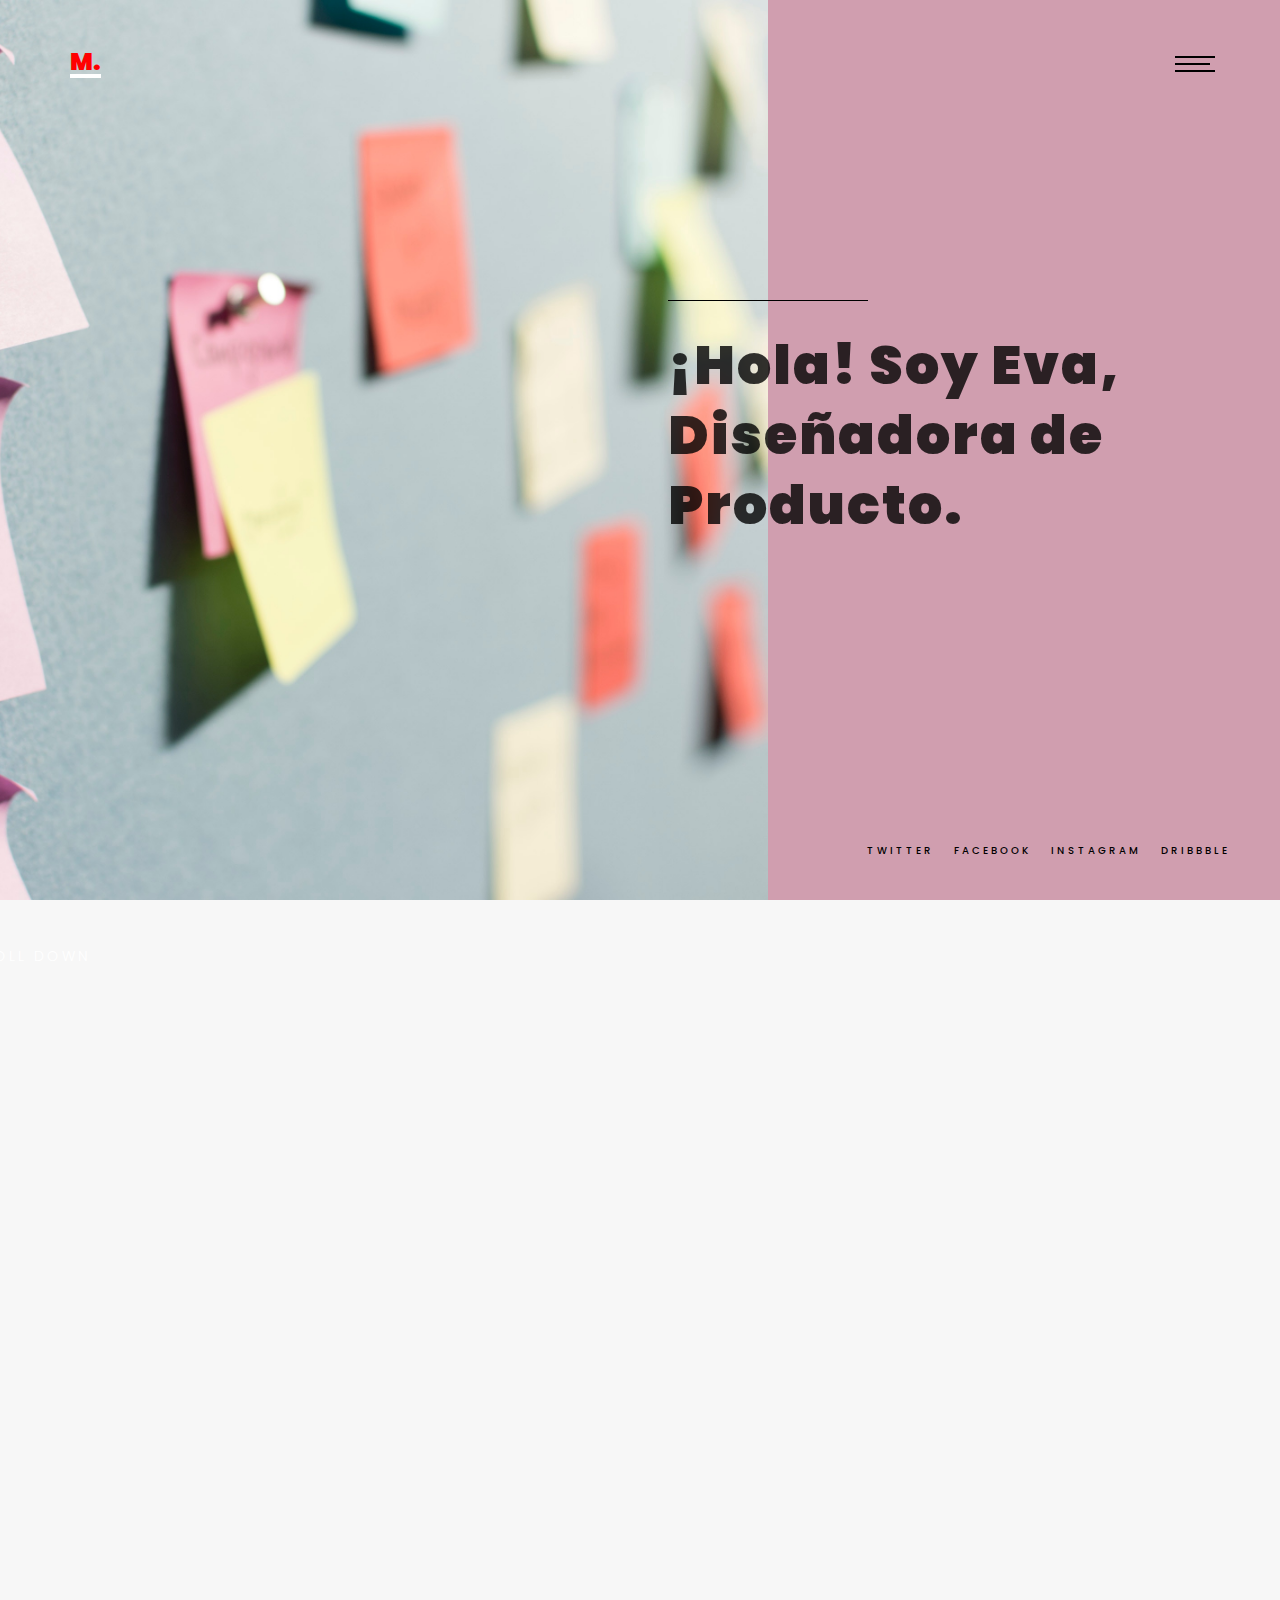
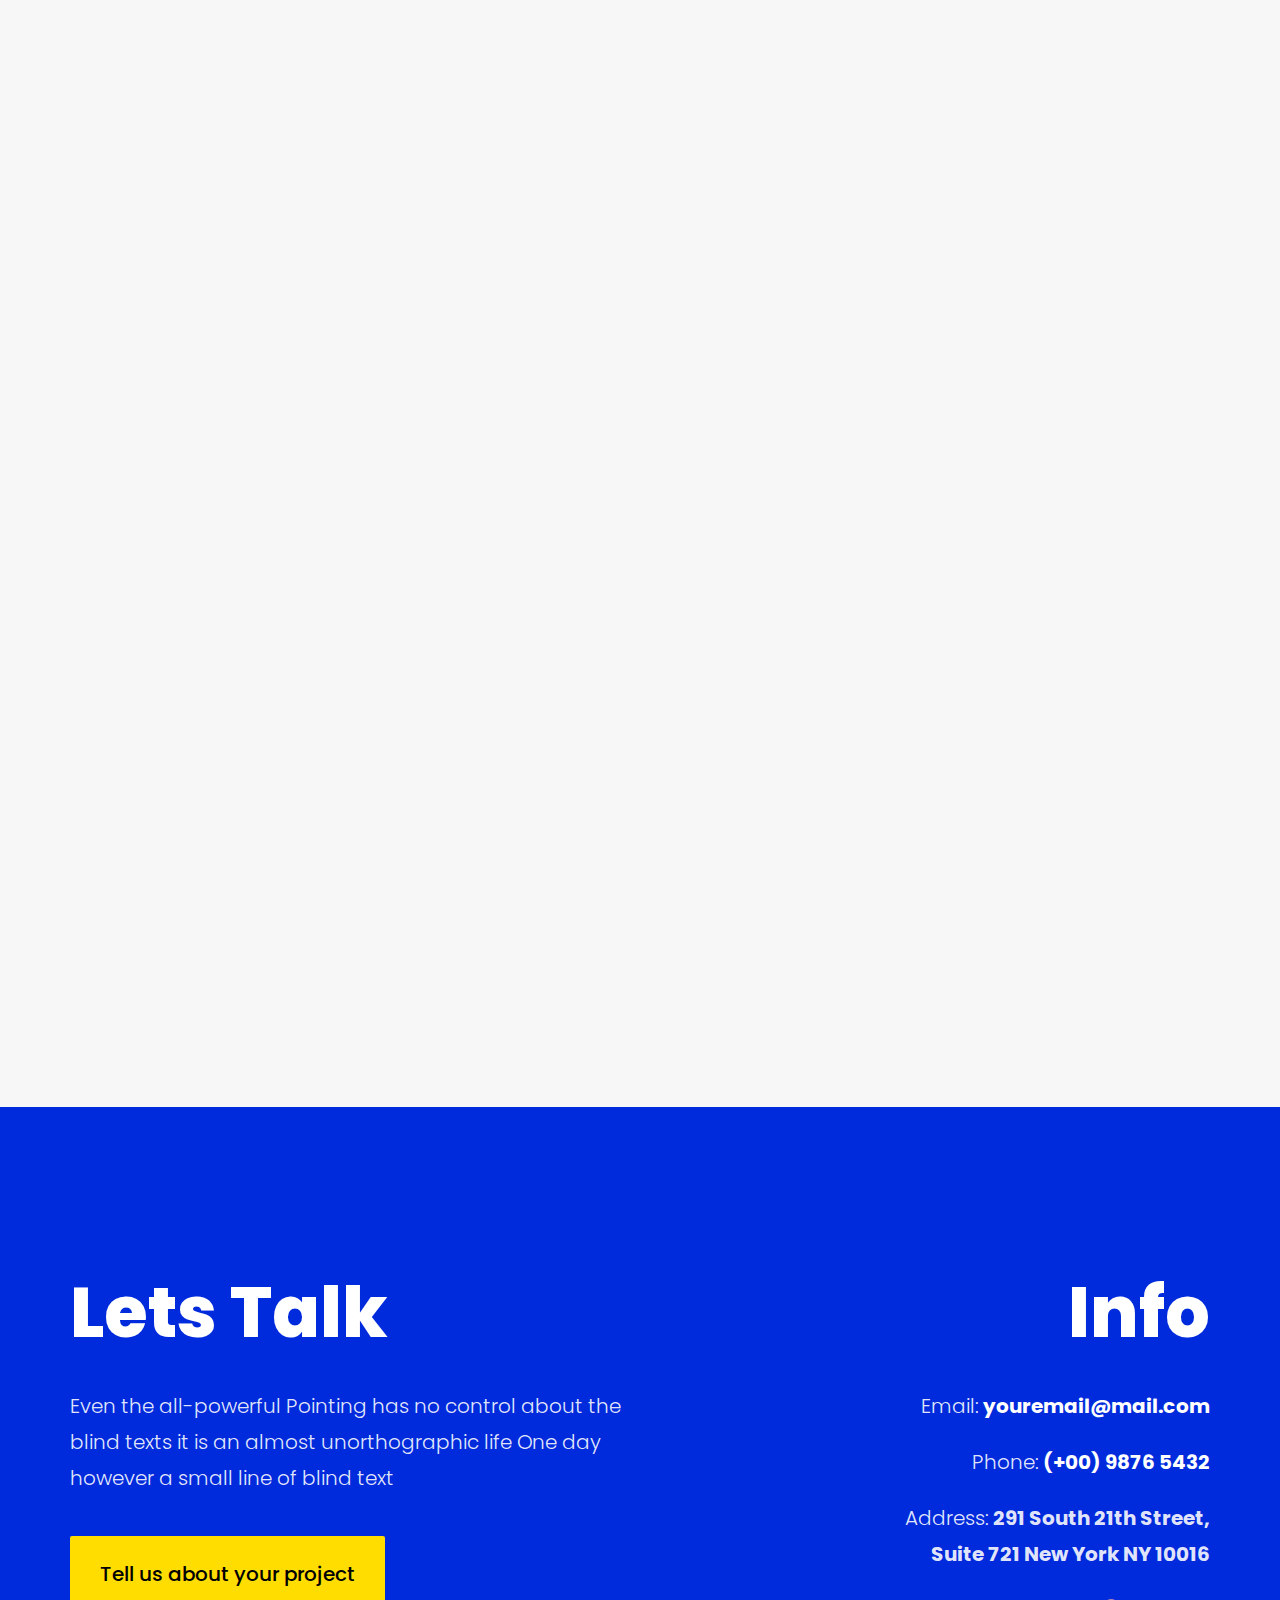
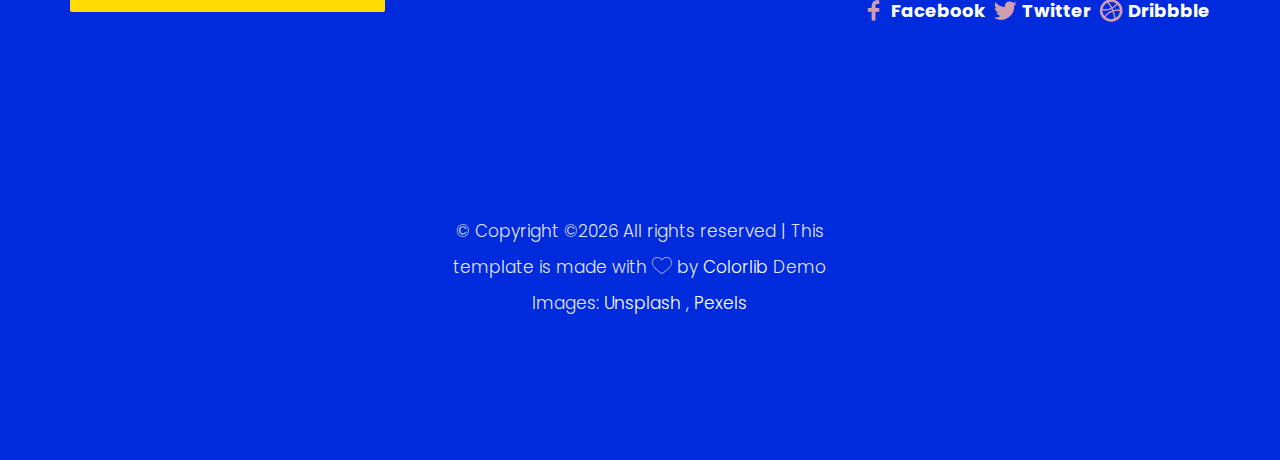
==== index.html @ 66047224 "First commit" ====
<!DOCTYPE HTML>
<html>
	<head>
	<meta charset="utf-8">
	<meta http-equiv="X-UA-Compatible" content="IE=edge">
	<title>Eva Template</title>
	<meta name="viewport" content="width=device-width, initial-scale=1">
	<meta name="description" content="" />
	<meta name="keywords" content="" />
	<meta name="author" content="" />

  <!-- Facebook and Twitter integration -->
	<meta property="og:title" content=""/>
	<meta property="og:image" content=""/>
	<meta property="og:url" content=""/>
	<meta property="og:site_name" content=""/>
	<meta property="og:description" content=""/>
	<meta name="twitter:title" content="" />
	<meta name="twitter:image" content="" />
	<meta name="twitter:url" content="" />
	<meta name="twitter:card" content="" />

	<!-- Place favicon.ico and apple-touch-icon.png in the root directory -->
	<link rel="shortcut icon" href="favicon.ico">

	<link href="https://fonts.googleapis.com/css?family=Poppins:300,400,500,600,700,800" rel="stylesheet">

	<!-- Animate.css -->
	<link rel="stylesheet" href="css/animate.css">
	<!-- Icomoon Icon Fonts-->
	<link rel="stylesheet" href="css/icomoon.css">
	<!-- Bootstrap  -->
	<link rel="stylesheet" href="css/bootstrap.css">
	<!-- Owl Carousel -->
	<link rel="stylesheet" href="css/owl.carousel.min.css">
	<link rel="stylesheet" href="css/owl.theme.default.min.css">
	<!-- Magnific Popup -->
	<link rel="stylesheet" href="css/magnific-popup.css">

	<link rel="stylesheet" href="css/style.css">


	<!-- Modernizr JS -->
	<script src="js/modernizr-2.6.2.min.js"></script>
	<!-- FOR IE9 below -->
	<!--[if lt IE 9]>
	<script src="js/respond.min.js"></script>
	<![endif]-->

	</head>
	<body>

	<nav id="colorlib-main-nav" role="navigation">
		<a href="#" class="js-colorlib-nav-toggle colorlib-nav-toggle active"><i></i></a>
		<div class="js-fullheight colorlib-table">
			<div class="colorlib-table-cell js-fullheight">
				<div class="container">
					<div class="row">
						<div class="col-md-12 text-center">
							<ul>
								<li class="active"><a href="index.html"><span>Home</span></a></li>
								<li><a href="services.html"><span>Qué hago</span></a></li>
								<li><a href="work.html"><span>Work</span></a></li>
								<li><a href="about.html"><span>Sobre mi</span></a></li>
								<li><a href="contact.html"><span>Contacto</span></a></li>
							</ul>
						</div>
					</div>
				</div>
			</div>
		</div>
	</nav>

	<div id="colorlib-page">
		<header>
			<div class="container">
				<div class="row">
					<div class="col-md-12">
						<div class="colorlib-navbar-brand">
							<a class="colorlib-logo" href="index.html">M.</a>
						</div>
						<a href="#" class="js-colorlib-nav-toggle colorlib-nav-toggle"><i></i></a>
					</div>
				</div>
			</div>
		</header>
		<div id="colorlib-hero" class="js-fullheight">
			<p class="social-media">
				<a href="#">Twitter</a>
				<a href="#">Facebook</a>
				<a href="#">Instagram</a>
				<a href="#">Dribbble</a>
			</p>
				<div class="item">
					<div class="hero-flex js-fullheight">
						<div class="col-three-forth">
							<div class="hero-img js-fullheight" style="background-image: url(images/postit.jpg);"></div>
						</div>
						<div class="col-one-forth js-fullheight">
							<div class="display-t js-fullheight">
								<div class="display-tc js-fullheight">
									<div class="text-inner">
										<div class="desc">
											<h2>¡Hola! Soy Eva, Diseñadora de Producto.</h2>
										</div>
									</div>
								</div>
							</div>
						</div>
					</div>
				</div>

				<div class="scrolldown">
					<a href="#about" class="scroll-icon smoothscroll">
				   	Scroll Down
				   	<i class="fa fa-long-arrow-right" aria-hidden="true"></i>
					</a>
				</div>

			</div>
		</div>
		<div class="colorlib-services">
			<div class="container">
				<div class="row">
					<div class="col-md-12 col-md-offset-0 text-center animate-box intro-heading">
						<span>Qué hago</span>
						<h2>Metodología, diseño y un toque de magia</h2>
					</div>
				</div>
				<div class="row">
					<div class="col-md-4 text-center animate-box">
						<div class="services">
							<span class="icon">
								<i class="icon-magnifying-glass"></i>
							</span>
							<div class="desc">
								<h3><a href="#">Investigar</a></h3>
								<h4>Estrategia bussines</h4>
								<h4>Metodología UX</h4>
								<h4>Design Thinking</h4>
							</div>
						</div>
					</div>
					<div class="col-md-4 text-center animate-box">
						<div class="services">
							<span class="icon">
								<i class="icon-layers"></i>
							</span>
							<div class="desc">
								<h3><a href="#">Crear</a></h3>
								<h4>User Centered Design</h4>
								<h4>UX/UI Design</h4>
								<h4>Branding</h4>
							</div>
						</div>
					</div>
					<div class="col-md-4 text-center animate-box">
						<div class="services">
							<span class="icon">
								<i class="icon-lightbulb"></i>
							</span>
							<div class="desc">
								<h3><a href="#">Aprender</a></h3>
								<h4>Prototipar</h4>
								<h4>UI Testing</h4>
								<h4>User Testing</h4>
							</div>
						</div>
					</div>
				</div>
			</div>
		</div>

		<div class="colorlib-case colorlib-bg-white">
			<div class="container">
				<div class="row">
					<div class="col-md-12 col-md-offset-0 text-center animate-box intro-heading">
						<span>Work</span>
						<h2>Mis proyectos más recientes</h2>
					</div>
				</div>
				<div class="work-wrap">
					<div class="row animate-box">
						<div class="owl-carousel1">
							<div class="item">
								<div class="col-md-6">
									<div class="case-img" style="background-image: url(images/planit.jpg);"></div>
								</div>
								<div class="col-md-6">
									<div class="case-desc">
										<p class="tag"><span>UI/UX, App</span></p>
										<h3><a href="#">planit</a></h3>
										<p>¿Tus amigos no pueden quedar o no quieren hacer un plan? ¿Quieres ver que planes tienen tus conexiones? ¿Te gustaría conocer gente nueva con gustos similares? Entonces, planit es tu app</p>
										<p><a href="https://medium.com/@eva.artigas9/usability-case-study-and-redesign-biola-university-58872c64760" class="btn btn-primary">Ver detalles</a></p>
									</div>
								</div>
							</div>
							<div class="item">
								<div class="col-md-6">
									<div class="case-img" style="background-image: url(images/MealkPlan.jpg);"></div>
								</div>
								<div class="col-md-6">
									<div class="case-desc">
										<p class="tag"><span>UI/UX, App</span></p>
										<h3><a href="#">Mealk Plan</a></h3>
										<p>Even the all-powerful Pointing has no control about the blind texts it is an almost unorthographic life One day however a small</p>
										<p><a href="https://medium.com/@eva.artigas9/usability-case-study-and-redesign-biola-university-58872c64760" class="btn btn-primary">Ver detalles</a></p>
									</div>
								</div>
							</div>
							<div class="item">
								<div class="col-md-6">
									<div class="case-img" style="background-image: url(images/work-3.jpg);"></div>
								</div>
								<div class="col-md-6">
									<div class="case-desc">
										<p class="tag"><span>UI/UX, Web y app (grupal)</span></p>
										<h3><a href="#">ABC eGroceries</a></h3>
										<p>¿Trasladar la experiencia de un supermercado premium a digital? Nosotros lo hicimos real a través de ABC eGroceries.</p>
										<p><a href="https://medium.com/@eva.artigas9/usability-case-study-and-redesign-biola-university-58872c64760" class="btn btn-primary">Ver detalles</a></p>
									</div>
								</div>
							</div>
						</div>
					</div>
				</div>
			</div>
				<div id="colorlib-hero">
					<div class="hero-flex">
						<div class="text-inner">
							<p><a href="work.html" class="btn-view">Todos mis proyectos<i class="icon-arrow-right3"></i></a></p>
						</div>
					</div>
				</div>
			</div>
		</div>


		<div id="colorlib-subscribe">
			<div class="overlay"></div>
			<div class="container">
				<div class="row row-padded-bottom">
					<div class="row">
						<div class="col-md-12 col-md-offset-0 text-center animate-box intro-heading">
							<span>Sobre mi</span>
							<h2>¿Que puedo aportar?</h2>
						</div>
					</div>
					<div class="col-md-8 col-md-offset-2 text-center animate-box">
						<p>Mi objetivo es seguir <strong>creando y aprendiendo</strong>, y mi visión es dar <strong>solución a problemas</strong> humanos a través del diseño.</p>
						<p>Even</p>
						<p><a href="#" class="resume"><i class="icon-documents"></i> Lee mi curriculum aquí</a></p>
					</div>
				</div>

					<div class="container">
						<div class="row">
							<div class="col-md-4 text-center animate-box">
								<div class="services">
									<span class="icon">
										<i class="icon-magnifying-glass"></i>
									</span>
									<div class="desc">
										<h3><a href="#">Investigar</a></h3>
										<h4>Estrategia</h4>
										<h4>Metodología UX</h4>
										<h4>Design Thinking</h4>
									</div>
								</div>
							</div>
							<div class="col-md-4 text-center animate-box">
								<div class="services">
									<span class="icon">
										<i class="icon-layers"></i>
									</span>
									<div class="desc">
										<h3><a href="#">Crear</a></h3>
										<h4>User Centered Design</h4>
										<h4>UX/UI Design</h4>
										<h4>Branding</h4>
									</div>
								</div>
							</div>
							<div class="col-md-4 text-center animate-box">
								<div class="services">
									<span class="icon">
										<i class="icon-lightbulb"></i>
									</span>
									<div class="desc">
										<h3><a href="#">Aprender</a></h3>
										<h4>Prototipar</h4>
										<h4>User Testing</h4>
										<h4>UI Testing</h4>
									</div>
								</div>
							</div>
						</div>
					</div>

				<div class="row">
					<div class="col-md-8 col-md-offset-2 text-center colorlib-heading animate-box">
						<h2>Subscribe Newsletter</h2>
						<p>Subscribe our newsletter and get latest update</p>
					</div>
				</div>
				<div class="row animate-box">
					<div class="col-md-6 col-md-offset-3">
						<div class="row">
							<div class="col-md-12">
								<form class="form-inline qbstp-header-subscribe">
									<div class="col-three-forth">
										<div class="form-group">
											<input type="text" class="form-control" id="email" placeholder="Enter your email">
										</div>
									</div>
									<div class="col-one-third">
										<div class="form-group">
											<button type="submit" class="btn btn-primary">Subscribe Now</button>
										</div>
									</div>
								</form>
							</div>
						</div>
					</div>
				</div>
			</div>
		</div>

		<footer class="colorlib-footer">
			<div class="container">
				<div class="row row-padded-bottom">
					<div class="col-md-6">
						<h3>Lets Talk</h3>
						<p>Even the all-powerful Pointing has no control about the blind texts it is an almost unorthographic life One day however a small line of blind text</p>
						<p class="btn-footer"><a href="#">Tell us about your project</a></p>
					</div>
					<div class="col-md-6 info">
						<h3>Info</h3>
						<p>Email: <strong><a href="#">youremail@mail.com</a></strong></p>
						<p>Phone: <strong><a href="#">(+00) 9876 5432</a></strong></p>
						<p>Address: <strong>291 South 21th Street, <br> Suite 721 New York NY 10016</strong></p>
						<p class="colorlib-social-icons">
							<span><a href="#"><i class="icon-social-facebook"></i>Facebook</a></span>
							<span><a href="#"><i class="icon-social-twitter"></i>Twitter</a></span>
							<span><a href="#"><i class="icon-social-dribbble"></i>Dribbble</a></span>
						</p>
					</div>
				</div>
			</div>
			<div class="container-fluid">
				<div class="row copyright">
					<div class="col-md-4 col-md-offset-4 text-center">
						<p>
							<small class="block">&copy; <!-- Link back to Colorlib can't be removed. Template is licensed under CC BY 3.0. -->
Copyright &copy;<script>document.write(new Date().getFullYear());</script> All rights reserved | This template is made with <i class="icon-heart" aria-hidden="true"></i> by <a href="https://colorlib.com" target="_blank">Colorlib</a>
<!-- Link back to Colorlib can't be removed. Template is licensed under CC BY 3.0. --></small>
							<small class="block">Demo Images: <a href="http://unsplash.co/" target="_blank">Unsplash</a> , <a href="https://www.pexels.com/" target="_blank">Pexels</a></small>
						</p>
					</div>
				</div>
			</div>
		</footer>
	</div>

	<!-- jQuery -->
	<script src="js/jquery.min.js"></script>
	<!-- jQuery Easing -->
	<script src="js/jquery.easing.1.3.js"></script>
	<!-- Bootstrap -->
	<script src="js/bootstrap.min.js"></script>
	<!-- Waypoints -->
	<script src="js/jquery.waypoints.min.js"></script>
	<!-- Owl Carousel -->
	<script src="js/owl.carousel.min.js"></script>
	<!-- Magnific Popup -->
	<script src="js/jquery.magnific-popup.min.js"></script>
	<script src="js/magnific-popup-options.js"></script>
	<!-- Main JS (Do not remove) -->
	<script src="js/main.js"></script>

	</body>
</html>
---- css/icomoon.css ----
@font-face {
  font-family: 'icomoon';
  src:  url('fonts/icomoon.eot?4ros5j');
  src:  url('fonts/icomoon.eot?4ros5j#iefix') format('embedded-opentype'),
    url('fonts/icomoon.ttf?4ros5j') format('truetype'),
    url('fonts/icomoon.woff?4ros5j') format('woff'),
    url('fonts/icomoon.svg?4ros5j#icomoon') format('svg');
  font-weight: normal;
  font-style: normal;
}

[class^="icon-"], [class*=" icon-"] {
  /* use !important to prevent issues with browser extensions that change fonts */
  font-family: 'icomoon' !important;
  speak: none;
  font-style: normal;
  font-weight: normal;
  font-variant: normal;
  text-transform: none;
  line-height: 1;

  /* Better Font Rendering =========== */
  -webkit-font-smoothing: antialiased;
  -moz-osx-font-smoothing: grayscale;
}

.icon-add-outline:before {
  content: "\eb3e";
}
.icon-add-solid:before {
  content: "\eb3f";
}
.icon-adjust:before {
  content: "\eb40";
}
.icon-airplane:before {
  content: "\eb41";
}
.icon-album:before {
  content: "\eb42";
}
.icon-align-center2:before {
  content: "\eb43";
}
.icon-align-justified:before {
  content: "\eb44";
}
.icon-align-left2:before {
  content: "\eb45";
}
.icon-align-right2:before {
  content: "\eb46";
}
.icon-anchor4:before {
  content: "\eb47";
}
.icon-announcement:before {
  content: "\eb48";
}
.icon-apparel:before {
  content: "\eb49";
}
.icon-arrow-down3:before {
  content: "\eb4a";
}
.icon-arrow-left3:before {
  content: "\eb4b";
}
.icon-arrow-outline-down:before {
  content: "\eb4c";
}
.icon-arrow-outline-left:before {
  content: "\eb4d";
}
.icon-arrow-outline-right:before {
  content: "\eb4e";
}
.icon-arrow-outline-up:before {
  content: "\eb4f";
}
.icon-arrow-right3:before {
  content: "\eb50";
}
.icon-arrow-thick-down:before {
  content: "\eb51";
}
.icon-arrow-thick-left:before {
  content: "\eb52";
}
.icon-arrow-thick-right:before {
  content: "\eb53";
}
.icon-arrow-thick-up:before {
  content: "\eb54";
}
.icon-arrow-thin-down:before {
  content: "\eb55";
}
.icon-arrow-thin-left:before {
  content: "\eb56";
}
.icon-arrow-thin-right:before {
  content: "\eb57";
}
.icon-arrow-thin-up:before {
  content: "\eb58";
}
.icon-arrow-up3:before {
  content: "\eb59";
}
.icon-artist:before {
  content: "\eb5a";
}
.icon-at-symbol:before {
  content: "\eb5b";
}
.icon-attachment3:before {
  content: "\eb5c";
}
.icon-backspace2:before {
  content: "\eb5d";
}
.icon-backward:before {
  content: "\eb5e";
}
.icon-backward-step:before {
  content: "\eb5f";
}
.icon-badge:before {
  content: "\eb60";
}
.icon-battery-full2:before {
  content: "\eb61";
}
.icon-battery-half:before {
  content: "\eb62";
}
.icon-battery-low2:before {
  content: "\eb63";
}
.icon-beverage:before {
  content: "\eb64";
}
.icon-block:before {
  content: "\eb65";
}
.icon-bluetooth2:before {
  content: "\eb66";
}
.icon-bolt:before {
  content: "\eb67";
}
.icon-book-reference:before {
  content: "\eb68";
}
.icon-bookmark3:before {
  content: "\eb69";
}
.icon-bookmarkcopy2:before {
  content: "\eb6a";
}
.icon-bookmarkcopy3:before {
  content: "\eb6b";
}
.icon-bookmark-outline:before {
  content: "\eb6c";
}
.icon-bookmark-outline-add:before {
  content: "\eb6d";
}
.icon-border-all:before {
  content: "\eb6e";
}
.icon-border-bottom:before {
  content: "\eb6f";
}
.icon-border-horizontal:before {
  content: "\eb70";
}
.icon-border-inner:before {
  content: "\eb71";
}
.icon-border-left:before {
  content: "\eb72";
}
.icon-border-none:before {
  content: "\eb73";
}
.icon-border-outer:before {
  content: "\eb74";
}
.icon-border-right:before {
  content: "\eb75";
}
.icon-border-top:before {
  content: "\eb76";
}
.icon-border-vertical:before {
  content: "\eb77";
}
.icon-box2:before {
  content: "\eb78";
}
.icon-brightness-down:before {
  content: "\eb79";
}
.icon-brightness-up:before {
  content: "\eb7a";
}
.icon-browser-window:before {
  content: "\eb7b";
}
.icon-browser-window-new:before {
  content: "\eb7c";
}
.icon-browser-window-open:before {
  content: "\eb7d";
}
.icon-bug:before {
  content: "\eb7e";
}
.icon-buoy:before {
  content: "\eb7f";
}
.icon-calculator2:before {
  content: "\eb80";
}
.icon-calendar3:before {
  content: "\eb81";
}
.icon-camera4:before {
  content: "\eb82";
}
.icon-chart:before {
  content: "\eb83";
}
.icon-chart-bar2:before {
  content: "\eb84";
}
.icon-chart-pie2:before {
  content: "\eb85";
}
.icon-chat-bubble-dots:before {
  content: "\eb86";
}
.icon-checkmark:before {
  content: "\eb87";
}
.icon-checkmark-outline:before {
  content: "\eb88";
}
.icon-cheveron-down:before {
  content: "\eb89";
}
.icon-cheveron-left:before {
  content: "\eb8a";
}
.icon-cheveron-outline-down:before {
  content: "\eb8b";
}
.icon-cheveron-outline-left:before {
  content: "\eb8c";
}
.icon-cheveron-outline-right:before {
  content: "\eb8d";
}
.icon-cheveron-outline-up:before {
  content: "\eb8e";
}
.icon-cheveron-right:before {
  content: "\eb8f";
}
.icon-cheveron-up:before {
  content: "\eb90";
}
.icon-clipboard4:before {
  content: "\eb91";
}
.icon-close:before {
  content: "\eb92";
}
.icon-close-outline:before {
  content: "\eb93";
}
.icon-close-solid:before {
  content: "\eb94";
}
.icon-cloud3:before {
  content: "\eb95";
}
.icon-cloud-upload:before {
  content: "\eb96";
}
.icon-code3:before {
  content: "\eb97";
}
.icon-coffee2:before {
  content: "\eb98";
}
.icon-cog2:before {
  content: "\eb99";
}
.icon-color-palette:before {
  content: "\eb9a";
}
.icon-compose:before {
  content: "\eb9b";
}
.icon-computer-desktop:before {
  content: "\eb9c";
}
.icon-computer-laptop:before {
  content: "\eb9d";
}
.icon-conversation:before {
  content: "\eb9e";
}
.icon-copy2:before {
  content: "\eb9f";
}
.icon-credit-card3:before {
  content: "\eba0";
}
.icon-currency-dollar:before {
  content: "\eba1";
}
.icon-dashboard:before {
  content: "\eba2";
}
.icon-date-add:before {
  content: "\eba3";
}
.icon-dial-pad:before {
  content: "\eba4";
}
.icon-directions2:before {
  content: "\eba5";
}
.icon-document3:before {
  content: "\eba6";
}
.icon-document-add2:before {
  content: "\eba7";
}
.icon-dots-horizontal-double:before {
  content: "\eba8";
}
.icon-dots-horizontal-triple:before {
  content: "\eba9";
}
.icon-download4:before {
  content: "\ebaa";
}
.icon-duplicate:before {
  content: "\ebab";
}
.icon-edit-copy:before {
  content: "\ebac";
}
.icon-edit-crop:before {
  content: "\ebad";
}
.icon-edit-cut:before {
  content: "\ebae";
}
.icon-edit-pencil:before {
  content: "\ebaf";
}
.icon-education:before {
  content: "\ebb0";
}
.icon-envelope2:before {
  content: "\ebb1";
}
.icon-exclamation-outline:before {
  content: "\ebb2";
}
.icon-exclamation-solid:before {
  content: "\ebb3";
}
.icon-explore:before {
  content: "\ebb4";
}
.icon-factory:before {
  content: "\ebb5";
}
.icon-fast-forward2:before {
  content: "\ebb6";
}
.icon-fast-rewind:before {
  content: "\ebb7";
}
.icon-film3:before {
  content: "\ebb8";
}
.icon-filter2:before {
  content: "\ebb9";
}
.icon-flag4:before {
  content: "\ebba";
}
.icon-flashlight:before {
  content: "\ebbb";
}
.icon-folder3:before {
  content: "\ebbc";
}
.icon-folder-outline:before {
  content: "\ebbd";
}
.icon-folder-outline-add:before {
  content: "\ebbe";
}
.icon-format-bold:before {
  content: "\ebbf";
}
.icon-format-font-size:before {
  content: "\ebc0";
}
.icon-format-italic:before {
  content: "\ebc1";
}
.icon-format-text-size:before {
  content: "\ebc2";
}
.icon-format-underline:before {
  content: "\ebc3";
}
.icon-forward:before {
  content: "\ebc4";
}
.icon-forward-step:before {
  content: "\ebc5";
}
.icon-gift4:before {
  content: "\ebc6";
}
.icon-globe4:before {
  content: "\ebc7";
}
.icon-hand-stop:before {
  content: "\ebc8";
}
.icon-hard-drive2:before {
  content: "\ebc9";
}
.icon-headphones3:before {
  content: "\ebca";
}
.icon-heart4:before {
  content: "\ebcb";
}
.icon-home3:before {
  content: "\ebcc";
}
.icon-hot:before {
  content: "\ebcd";
}
.icon-hour-glass:before {
  content: "\ebce";
}
.icon-inbox2:before {
  content: "\ebcf";
}
.icon-inbox-check:before {
  content: "\ebd0";
}
.icon-inbox-download:before {
  content: "\ebd1";
}
.icon-inbox-full:before {
  content: "\ebd2";
}
.icon-indent-decrease:before {
  content: "\ebd3";
}
.icon-indent-increase:before {
  content: "\ebd4";
}
.icon-information-outline:before {
  content: "\ebd5";
}
.icon-information-solid:before {
  content: "\ebd6";
}
.icon-key3:before {
  content: "\ebd7";
}
.icon-keyboard:before {
  content: "\ebd8";
}
.icon-layers3:before {
  content: "\ebd9";
}
.icon-library:before {
  content: "\ebda";
}
.icon-light-bulb:before {
  content: "\ebdb";
}
.icon-link3:before {
  content: "\ebdc";
}
.icon-list2:before {
  content: "\ebdd";
}
.icon-list-add:before {
  content: "\ebde";
}
.icon-list-bullet:before {
  content: "\ebdf";
}
.icon-load-balancer:before {
  content: "\ebe0";
}
.icon-location2:before {
  content: "\ebe1";
}
.icon-location-current:before {
  content: "\ebe2";
}
.icon-location-food:before {
  content: "\ebe3";
}
.icon-location-gas-station:before {
  content: "\ebe4";
}
.icon-location-hotel:before {
  content: "\ebe5";
}
.icon-location-marina:before {
  content: "\ebe6";
}
.icon-location-park:before {
  content: "\ebe7";
}
.icon-location-restroom:before {
  content: "\ebe8";
}
.icon-location-shopping:before {
  content: "\ebe9";
}
.icon-lock-closed2:before {
  content: "\ebea";
}
.icon-lock-open2:before {
  content: "\ebeb";
}
.icon-map4:before {
  content: "\ebec";
}
.icon-menu2:before {
  content: "\ebed";
}
.icon-mic3:before {
  content: "\ebee";
}
.icon-minus-outline2:before {
  content: "\ebef";
}
.icon-minus-solid:before {
  content: "\ebf0";
}
.icon-mobile-devices:before {
  content: "\ebf1";
}
.icon-mood-happy-outline:before {
  content: "\ebf2";
}
.icon-mood-happy-solid:before {
  content: "\ebf3";
}
.icon-mood-neutral-outline:before {
  content: "\ebf4";
}
.icon-mood-neutral-solid:before {
  content: "\ebf5";
}
.icon-mood-sad-outline:before {
  content: "\ebf6";
}
.icon-mood-sad-solid:before {
  content: "\ebf7";
}
.icon-mouse:before {
  content: "\ebf8";
}
.icon-music-album:before {
  content: "\ebf9";
}
.icon-music-artist:before {
  content: "\ebfa";
}
.icon-music-notes:before {
  content: "\ebfb";
}
.icon-music-playlist:before {
  content: "\ebfc";
}
.icon-navigation-more:before {
  content: "\ebfd";
}
.icon-network:before {
  content: "\ebfe";
}
.icon-news-paper:before {
  content: "\ebff";
}
.icon-notification:before {
  content: "\ec00";
}
.icon-notifications:before {
  content: "\ec01";
}
.icon-notifications-outline:before {
  content: "\ec02";
}
.icon-paste:before {
  content: "\ec03";
}
.icon-pause2:before {
  content: "\ec04";
}
.icon-pause-outline:before {
  content: "\ec05";
}
.icon-pause-solid:before {
  content: "\ec06";
}
.icon-pen-tool:before {
  content: "\ec07";
}
.icon-phone4:before {
  content: "\ec08";
}
.icon-photo:before {
  content: "\ec09";
}
.icon-php-elephant:before {
  content: "\ec0a";
}
.icon-pin2:before {
  content: "\ec0b";
}
.icon-play2:before {
  content: "\ec0c";
}
.icon-play-outline:before {
  content: "\ec0d";
}
.icon-playlist:before {
  content: "\ec0e";
}
.icon-plugin:before {
  content: "\ec0f";
}
.icon-portfolio:before {
  content: "\ec10";
}
.icon-printer4:before {
  content: "\ec11";
}
.icon-pylon:before {
  content: "\ec12";
}
.icon-question:before {
  content: "\ec13";
}
.icon-queue:before {
  content: "\ec14";
}
.icon-radar2:before {
  content: "\ec15";
}
.icon-radarcopy2:before {
  content: "\ec16";
}
.icon-radio2:before {
  content: "\ec17";
}
.icon-refresh3:before {
  content: "\ec18";
}
.icon-reload:before {
  content: "\ec19";
}
.icon-reply:before {
  content: "\ec1a";
}
.icon-reply-all:before {
  content: "\ec1b";
}
.icon-repost:before {
  content: "\ec1c";
}
.icon-save-disk:before {
  content: "\ec1d";
}
.icon-screen-full:before {
  content: "\ec1e";
}
.icon-search3:before {
  content: "\ec1f";
}
.icon-send2:before {
  content: "\ec20";
}
.icon-servers:before {
  content: "\ec21";
}
.icon-share2:before {
  content: "\ec22";
}
.icon-share-01:before {
  content: "\ec23";
}
.icon-share-alt:before {
  content: "\ec24";
}
.icon-shield3:before {
  content: "\ec25";
}
.icon-shopping-cart3:before {
  content: "\ec26";
}
.icon-show-sidebar:before {
  content: "\ec27";
}
.icon-shuffle2:before {
  content: "\ec28";
}
.icon-stand-by:before {
  content: "\ec29";
}
.icon-star-full:before {
  content: "\ec2a";
}
.icon-station:before {
  content: "\ec2b";
}
.icon-step-backward:before {
  content: "\ec2c";
}
.icon-step-forward:before {
  content: "\ec2d";
}
.icon-stethoscope:before {
  content: "\ec2e";
}
.icon-store-front:before {
  content: "\ec2f";
}
.icon-stroke-width:before {
  content: "\ec30";
}
.icon-subdirectory-left:before {
  content: "\ec31";
}
.icon-subdirectory-right:before {
  content: "\ec32";
}
.icon-swap:before {
  content: "\ec33";
}
.icon-tablet3:before {
  content: "\ec34";
}
.icon-tag3:before {
  content: "\ec35";
}
.icon-target3:before {
  content: "\ec36";
}
.icon-text-box:before {
  content: "\ec37";
}
.icon-text-decoration:before {
  content: "\ec38";
}
.icon-thermometer3:before {
  content: "\ec39";
}
.icon-thumbs-down3:before {
  content: "\ec3a";
}
.icon-thumbs-up3:before {
  content: "\ec3b";
}
.icon-ticket2:before {
  content: "\ec3c";
}
.icon-time2:before {
  content: "\ec3d";
}
.icon-timer:before {
  content: "\ec3e";
}
.icon-toolscopy:before {
  content: "\ec3f";
}
.icon-translate:before {
  content: "\ec40";
}
.icon-trash3:before {
  content: "\ec41";
}
.icon-travel:before {
  content: "\ec42";
}
.icon-travel-bus:before {
  content: "\ec43";
}
.icon-travel-car:before {
  content: "\ec44";
}
.icon-travel-case:before {
  content: "\ec45";
}
.icon-travel-taxi-cab:before {
  content: "\ec46";
}
.icon-travel-train:before {
  content: "\ec47";
}
.icon-travel-walk:before {
  content: "\ec48";
}
.icon-trophy2:before {
  content: "\ec49";
}
.icon-tuning:before {
  content: "\ec4a";
}
.icon-upload4:before {
  content: "\ec4b";
}
.icon-usb:before {
  content: "\ec4c";
}
.icon-user3:before {
  content: "\ec4d";
}
.icon-user-add2:before {
  content: "\ec4e";
}
.icon-user-group:before {
  content: "\ec4f";
}
.icon-user-solid-circle:before {
  content: "\ec50";
}
.icon-user-solid-square:before {
  content: "\ec51";
}
.icon-vector:before {
  content: "\ec52";
}
.icon-video-camera:before {
  content: "\ec53";
}
.icon-view-carousel:before {
  content: "\ec54";
}
.icon-view-column:before {
  content: "\ec55";
}
.icon-view-hide:before {
  content: "\ec56";
}
.icon-view-list:before {
  content: "\ec57";
}
.icon-view-show:before {
  content: "\ec58";
}
.icon-view-tile:before {
  content: "\ec59";
}
.icon-volume-down2:before {
  content: "\ec5a";
}
.icon-volume-mute2:before {
  content: "\ec5b";
}
.icon-volume-off:before {
  content: "\ec5c";
}
.icon-volume-up2:before {
  content: "\ec5d";
}
.icon-wallet2:before {
  content: "\ec5e";
}
.icon-watch3:before {
  content: "\ec5f";
}
.icon-window:before {
  content: "\ec60";
}
.icon-window-new:before {
  content: "\ec61";
}
.icon-window-open:before {
  content: "\ec62";
}
.icon-wrench:before {
  content: "\ec63";
}
.icon-yin-yang:before {
  content: "\ec64";
}
.icon-zoom-in3:before {
  content: "\ec65";
}
.icon-zoom-out3:before {
  content: "\ec66";
}
.icon-times:before {
  content: "\e900";
}
.icon-tick:before {
  content: "\e901";
}
.icon-plus:before {
  content: "\e902";
}
.icon-minus:before {
  content: "\e903";
}
.icon-equals:before {
  content: "\e904";
}
.icon-divide:before {
  content: "\e905";
}
.icon-chevron-right:before {
  content: "\e906";
}
.icon-chevron-left:before {
  content: "\e907";
}
.icon-arrow-right-thick:before {
  content: "\e908";
}
.icon-arrow-left-thick:before {
  content: "\e909";
}
.icon-th-small:before {
  content: "\e90a";
}
.icon-th-menu:before {
  content: "\e90b";
}
.icon-th-list:before {
  content: "\e90c";
}
.icon-th-large:before {
  content: "\e90d";
}
.icon-home:before {
  content: "\e90e";
}
.icon-arrow-forward:before {
  content: "\e90f";
}
.icon-arrow-back:before {
  content: "\e910";
}
.icon-rss2:before {
  content: "\e911";
}
.icon-location:before {
  content: "\e912";
}
.icon-link:before {
  content: "\e913";
}
.icon-image:before {
  content: "\e914";
}
.icon-arrow-up-thick:before {
  content: "\e915";
}
.icon-arrow-down-thick:before {
  content: "\e916";
}
.icon-starburst:before {
  content: "\e917";
}
.icon-starburst-outline:before {
  content: "\e918";
}
.icon-star:before {
  content: "\e919";
}
.icon-flow-children:before {
  content: "\e91a";
}
.icon-export:before {
  content: "\e91b";
}
.icon-delete:before {
  content: "\e91c";
}
.icon-delete-outline:before {
  content: "\e91d";
}
.icon-cloud-storage:before {
  content: "\e91e";
}
.icon-wi-fi:before {
  content: "\e91f";
}
.icon-heart2:before {
  content: "\e920";
}
.icon-flash:before {
  content: "\e921";
}
.icon-cancel:before {
  content: "\e922";
}
.icon-backspace:before {
  content: "\e923";
}
.icon-attachment2:before {
  content: "\e924";
}
.icon-arrow-move:before {
  content: "\e925";
}
.icon-warning:before {
  content: "\e926";
}
.icon-user:before {
  content: "\e927";
}
.icon-radar:before {
  content: "\e928";
}
.icon-lock-open:before {
  content: "\e929";
}
.icon-lock-closed:before {
  content: "\e92a";
}
.icon-location-arrow:before {
  content: "\e92b";
}
.icon-info:before {
  content: "\e92c";
}
.icon-user-delete:before {
  content: "\e92d";
}
.icon-user-add:before {
  content: "\e92e";
}
.icon-media-pause:before {
  content: "\e92f";
}
.icon-group:before {
  content: "\e930";
}
.icon-chart-pie:before {
  content: "\e931";
}
.icon-chart-line:before {
  content: "\e932";
}
.icon-chart-bar:before {
  content: "\e933";
}
.icon-chart-area:before {
  content: "\e934";
}
.icon-video2:before {
  content: "\e935";
}
.icon-point-of-interest:before {
  content: "\e936";
}
.icon-infinity:before {
  content: "\e937";
}
.icon-globe2:before {
  content: "\e938";
}
.icon-eye:before {
  content: "\e939";
}
.icon-cog:before {
  content: "\e93a";
}
.icon-camera2:before {
  content: "\e93b";
}
.icon-upload2:before {
  content: "\e93c";
}
.icon-scissors2:before {
  content: "\e93d";
}
.icon-refresh2:before {
  content: "\e93e";
}
.icon-pin:before {
  content: "\e93f";
}
.icon-key2:before {
  content: "\e940";
}
.icon-info-large:before {
  content: "\e941";
}
.icon-eject:before {
  content: "\e942";
}
.icon-download2:before {
  content: "\e943";
}
.icon-zoom:before {
  content: "\e944";
}
.icon-zoom-out:before {
  content: "\e945";
}
.icon-zoom-in:before {
  content: "\e946";
}
.icon-sort-numerically:before {
  content: "\e947";
}
.icon-sort-alphabetically:before {
  content: "\e948";
}
.icon-input-checked:before {
  content: "\e949";
}
.icon-calender:before {
  content: "\e94a";
}
.icon-world:before {
  content: "\e94b";
}
.icon-notes:before {
  content: "\e94c";
}
.icon-code:before {
  content: "\e94d";
}
.icon-arrow-sync:before {
  content: "\e94e";
}
.icon-arrow-shuffle:before {
  content: "\e94f";
}
.icon-arrow-repeat:before {
  content: "\e950";
}
.icon-arrow-minimise:before {
  content: "\e951";
}
.icon-arrow-maximise:before {
  content: "\e952";
}
.icon-arrow-loop:before {
  content: "\e953";
}
.icon-anchor2:before {
  content: "\e954";
}
.icon-spanner:before {
  content: "\e955";
}
.icon-puzzle2:before {
  content: "\e956";
}
.icon-power:before {
  content: "\e957";
}
.icon-plane:before {
  content: "\e958";
}
.icon-pi:before {
  content: "\e959";
}
.icon-phone2:before {
  content: "\e95a";
}
.icon-microphone:before {
  content: "\e95b";
}
.icon-media-rewind:before {
  content: "\e95c";
}
.icon-flag2:before {
  content: "\e95d";
}
.icon-adjust-brightness:before {
  content: "\e95e";
}
.icon-waves:before {
  content: "\e95f";
}
.icon-social-twitter:before {
  content: "\eb3b";
}
.icon-social-facebook:before {
  content: "\eb3c";
}
.icon-social-dribbble:before {
  content: "\eb3d";
}
.icon-media-stop:before {
  content: "\e960";
}
.icon-media-record:before {
  content: "\e961";
}
.icon-media-play:before {
  content: "\e962";
}
.icon-media-fast-forward:before {
  content: "\e963";
}
.icon-media-eject:before {
  content: "\e964";
}
.icon-social-vimeo:before {
  content: "\eb3a";
}
.icon-social-tumbler:before {
  content: "\eb39";
}
.icon-social-skype:before {
  content: "\eb38";
}
.icon-social-pinterest:before {
  content: "\eb37";
}
.icon-social-linkedin:before {
  content: "\e965";
}
.icon-social-last-fm:before {
  content: "\e966";
}
.icon-social-github:before {
  content: "\e967";
}
.icon-social-flickr:before {
  content: "\e968";
}
.icon-at:before {
  content: "\e969";
}
.icon-times-outline:before {
  content: "\e96a";
}
.icon-plus-outline:before {
  content: "\e96b";
}
.icon-minus-outline:before {
  content: "\e96c";
}
.icon-tick-outline:before {
  content: "\e96d";
}
.icon-th-large-outline:before {
  content: "\e96e";
}
.icon-equals-outline:before {
  content: "\e96f";
}
.icon-divide-outline:before {
  content: "\e970";
}
.icon-chevron-right-outline:before {
  content: "\e971";
}
.icon-chevron-left-outline:before {
  content: "\e972";
}
.icon-arrow-right-outline:before {
  content: "\e973";
}
.icon-arrow-left-outline:before {
  content: "\e974";
}
.icon-th-small-outline:before {
  content: "\e975";
}
.icon-th-menu-outline:before {
  content: "\e976";
}
.icon-th-list-outline:before {
  content: "\e977";
}
.icon-news:before {
  content: "\e978";
}
.icon-home-outline:before {
  content: "\e979";
}
.icon-arrow-up-outline:before {
  content: "\e97a";
}
.icon-arrow-forward-outline:before {
  content: "\e97b";
}
.icon-arrow-down-outline:before {
  content: "\e97c";
}
.icon-arrow-back-outline:before {
  content: "\e97d";
}
.icon-trash:before {
  content: "\e97e";
}
.icon-rss-outline:before {
  content: "\e97f";
}
.icon-message:before {
  content: "\e980";
}
.icon-location-outline:before {
  content: "\e981";
}
.icon-link-outline:before {
  content: "\e982";
}
.icon-image-outline:before {
  content: "\e983";
}
.icon-export-outline:before {
  content: "\e984";
}
.icon-cross:before {
  content: "\e985";
}
.icon-wi-fi-outline:before {
  content: "\e986";
}
.icon-star-outline:before {
  content: "\e987";
}
.icon-media-pause-outline:before {
  content: "\e988";
}
.icon-mail:before {
  content: "\e989";
}
.icon-heart-outline:before {
  content: "\e98a";
}
.icon-flash-outline:before {
  content: "\e98b";
}
.icon-cancel-outline:before {
  content: "\e98c";
}
.icon-beaker2:before {
  content: "\e98d";
}
.icon-arrow-move-outline:before {
  content: "\e98e";
}
.icon-watch:before {
  content: "\e98f";
}
.icon-warning-outline:before {
  content: "\e990";
}
.icon-time:before {
  content: "\e991";
}
.icon-radar-outline:before {
  content: "\e992";
}
.icon-lock-open-outline:before {
  content: "\e993";
}
.icon-location-arrow-outline:before {
  content: "\e994";
}
.icon-info-outline:before {
  content: "\e995";
}
.icon-backspace-outline:before {
  content: "\e996";
}
.icon-attachment-outline:before {
  content: "\e997";
}
.icon-user-outline:before {
  content: "\e998";
}
.icon-user-delete-outline:before {
  content: "\e999";
}
.icon-user-add-outline:before {
  content: "\e99a";
}
.icon-lock-closed-outline:before {
  content: "\e99b";
}
.icon-group-outline:before {
  content: "\e99c";
}
.icon-chart-pie-outline:before {
  content: "\e99d";
}
.icon-chart-line-outline:before {
  content: "\e99e";
}
.icon-chart-bar-outline:before {
  content: "\e99f";
}
.icon-chart-area-outline:before {
  content: "\e9a0";
}
.icon-video-outline:before {
  content: "\e9a1";
}
.icon-point-of-interest-outline:before {
  content: "\e9a2";
}
.icon-map2:before {
  content: "\e9a3";
}
.icon-key-outline:before {
  content: "\e9a4";
}
.icon-infinity-outline:before {
  content: "\e9a5";
}
.icon-globe-outline:before {
  content: "\e9a6";
}
.icon-eye-outline:before {
  content: "\e9a7";
}
.icon-cog-outline:before {
  content: "\e9a8";
}
.icon-camera-outline:before {
  content: "\e9a9";
}
.icon-upload-outline:before {
  content: "\e9aa";
}
.icon-support:before {
  content: "\e9ab";
}
.icon-scissors-outline:before {
  content: "\e9ac";
}
.icon-refresh-outline:before {
  content: "\e9ad";
}
.icon-info-large-outline:before {
  content: "\e9ae";
}
.icon-eject-outline:before {
  content: "\e9af";
}
.icon-download-outline:before {
  content: "\e9b0";
}
.icon-battery-mid:before {
  content: "\e9b1";
}
.icon-battery-low:before {
  content: "\e9b2";
}
.icon-battery-high:before {
  content: "\e9b3";
}
.icon-zoom-outline:before {
  content: "\e9b4";
}
.icon-zoom-out-outline:before {
  content: "\e9b5";
}
.icon-zoom-in-outline:before {
  content: "\e9b6";
}
.icon-tag:before {
  content: "\e9b7";
}
.icon-tabs-outline:before {
  content: "\e9b8";
}
.icon-pin-outline:before {
  content: "\e9b9";
}
.icon-message-typing:before {
  content: "\e9ba";
}
.icon-directions:before {
  content: "\e9bb";
}
.icon-battery-full:before {
  content: "\e9bc";
}
.icon-battery-charge:before {
  content: "\e9bd";
}
.icon-pipette:before {
  content: "\e9be";
}
.icon-pencil2:before {
  content: "\e9bf";
}
.icon-folder:before {
  content: "\e9c0";
}
.icon-folder-delete:before {
  content: "\e9c1";
}
.icon-folder-add:before {
  content: "\e9c2";
}
.icon-edit2:before {
  content: "\e9c3";
}
.icon-document2:before {
  content: "\e9c4";
}
.icon-document-delete:before {
  content: "\e9c5";
}
.icon-document-add:before {
  content: "\e9c6";
}
.icon-brush:before {
  content: "\e9c7";
}
.icon-thumbs-up:before {
  content: "\e9c8";
}
.icon-thumbs-down:before {
  content: "\e9c9";
}
.icon-pen:before {
  content: "\e9ca";
}
.icon-sort-numerically-outline:before {
  content: "\e9cb";
}
.icon-sort-alphabetically-outline:before {
  content: "\e9cc";
}
.icon-social-last-fm-circular:before {
  content: "\e9cd";
}
.icon-social-github-circular:before {
  content: "\e9ce";
}
.icon-compass2:before {
  content: "\e9cf";
}
.icon-bookmark:before {
  content: "\e9d0";
}
.icon-input-checked-outline:before {
  content: "\e9d1";
}
.icon-code-outline:before {
  content: "\e9d2";
}
.icon-calender-outline:before {
  content: "\e9d3";
}
.icon-business-card:before {
  content: "\e9d4";
}
.icon-arrow-up:before {
  content: "\e9d5";
}
.icon-arrow-sync-outline:before {
  content: "\e9d6";
}
.icon-arrow-right:before {
  content: "\e9d7";
}
.icon-arrow-repeat-outline:before {
  content: "\e9d8";
}
.icon-arrow-loop-outline:before {
  content: "\e9d9";
}
.icon-arrow-left:before {
  content: "\e9da";
}
.icon-flow-switch:before {
  content: "\e9db";
}
.icon-flow-parallel:before {
  content: "\e9dc";
}
.icon-flow-merge:before {
  content: "\e9dd";
}
.icon-document-text:before {
  content: "\e9de";
}
.icon-clipboard2:before {
  content: "\e9df";
}
.icon-calculator:before {
  content: "\e9e0";
}
.icon-arrow-minimise-outline:before {
  content: "\e9e1";
}
.icon-arrow-maximise-outline:before {
  content: "\e9e2";
}
.icon-arrow-down:before {
  content: "\e9e3";
}
.icon-gift2:before {
  content: "\e9e4";
}
.icon-film:before {
  content: "\e9e5";
}
.icon-database:before {
  content: "\e9e6";
}
.icon-bell:before {
  content: "\e9e7";
}
.icon-anchor-outline:before {
  content: "\e9e8";
}
.icon-adjust-contrast:before {
  content: "\e9e9";
}
.icon-world-outline:before {
  content: "\e9ea";
}
.icon-shopping-bag:before {
  content: "\e9eb";
}
.icon-power-outline:before {
  content: "\e9ec";
}
.icon-notes-outline:before {
  content: "\e9ed";
}
.icon-device-tablet:before {
  content: "\e9ee";
}
.icon-device-phone:before {
  content: "\e9ef";
}
.icon-device-laptop:before {
  content: "\e9f0";
}
.icon-device-desktop:before {
  content: "\e9f1";
}
.icon-briefcase2:before {
  content: "\e9f2";
}
.icon-stopwatch:before {
  content: "\e9f3";
}
.icon-spanner-outline:before {
  content: "\e9f4";
}
.icon-puzzle-outline:before {
  content: "\e9f5";
}
.icon-printer2:before {
  content: "\e9f6";
}
.icon-pi-outline:before {
  content: "\e9f7";
}
.icon-lightbulb2:before {
  content: "\e9f8";
}
.icon-flag-outline:before {
  content: "\e9f9";
}
.icon-contacts:before {
  content: "\e9fa";
}
.icon-archive:before {
  content: "\e9fb";
}
.icon-weather-stormy:before {
  content: "\e9fc";
}
.icon-weather-shower:before {
  content: "\e9fd";
}
.icon-weather-partly-sunny:before {
  content: "\e9fe";
}
.icon-weather-downpour:before {
  content: "\e9ff";
}
.icon-weather-cloudy:before {
  content: "\ea00";
}
.icon-plane-outline:before {
  content: "\ea01";
}
.icon-phone-outline:before {
  content: "\ea02";
}
.icon-microphone-outline:before {
  content: "\ea03";
}
.icon-weather-windy:before {
  content: "\ea04";
}
.icon-weather-windy-cloudy:before {
  content: "\ea05";
}
.icon-weather-sunny:before {
  content: "\ea06";
}
.icon-weather-snow:before {
  content: "\ea07";
}
.icon-weather-night:before {
  content: "\ea08";
}
.icon-media-stop-outline:before {
  content: "\ea09";
}
.icon-media-rewind-outline:before {
  content: "\ea0a";
}
.icon-media-record-outline:before {
  content: "\ea0b";
}
.icon-media-play-outline:before {
  content: "\ea0c";
}
.icon-media-fast-forward-outline:before {
  content: "\ea0d";
}
.icon-media-eject-outline:before {
  content: "\ea0e";
}
.icon-wine2:before {
  content: "\ea0f";
}
.icon-waves-outline:before {
  content: "\ea10";
}
.icon-ticket:before {
  content: "\ea11";
}
.icon-tags:before {
  content: "\ea12";
}
.icon-plug:before {
  content: "\ea13";
}
.icon-headphones:before {
  content: "\ea14";
}
.icon-credit-card:before {
  content: "\ea15";
}
.icon-coffee:before {
  content: "\ea16";
}
.icon-book:before {
  content: "\ea17";
}
.icon-beer:before {
  content: "\ea18";
}
.icon-volume:before {
  content: "\ea19";
}
.icon-volume-up:before {
  content: "\ea1a";
}
.icon-volume-mute:before {
  content: "\ea1b";
}
.icon-volume-down:before {
  content: "\ea1c";
}
.icon-social-vimeo-circular:before {
  content: "\ea1d";
}
.icon-social-twitter-circular:before {
  content: "\ea1e";
}
.icon-social-pinterest-circular:before {
  content: "\ea1f";
}
.icon-social-linkedin-circular:before {
  content: "\ea20";
}
.icon-social-facebook-circular:before {
  content: "\ea21";
}
.icon-social-dribbble-circular:before {
  content: "\ea22";
}
.icon-tree:before {
  content: "\ea23";
}
.icon-thermometer:before {
  content: "\ea24";
}
.icon-social-tumbler-circular:before {
  content: "\ea25";
}
.icon-social-skype-outline:before {
  content: "\ea26";
}
.icon-social-flickr-circular:before {
  content: "\ea27";
}
.icon-social-at-circular:before {
  content: "\ea28";
}
.icon-shopping-cart:before {
  content: "\ea29";
}
.icon-messages:before {
  content: "\ea2a";
}
.icon-leaf:before {
  content: "\ea2b";
}
.icon-feather:before {
  content: "\ea2c";
}
.icon-activity:before {
  content: "\ea2d";
}
.icon-airplay:before {
  content: "\ea2e";
}
.icon-alert-circle:before {
  content: "\ea2f";
}
.icon-alert-octagon:before {
  content: "\ea30";
}
.icon-alert-triangle:before {
  content: "\ea31";
}
.icon-align-center:before {
  content: "\ea32";
}
.icon-align-justify:before {
  content: "\ea33";
}
.icon-align-left:before {
  content: "\ea34";
}
.icon-align-right:before {
  content: "\ea35";
}
.icon-anchor3:before {
  content: "\ea36";
}
.icon-aperture2:before {
  content: "\ea37";
}
.icon-archive2:before {
  content: "\ea38";
}
.icon-arrow-down2:before {
  content: "\ea39";
}
.icon-arrow-down-circle:before {
  content: "\ea3a";
}
.icon-arrow-down-left:before {
  content: "\ea3b";
}
.icon-arrow-down-right:before {
  content: "\ea3c";
}
.icon-arrow-left2:before {
  content: "\ea3d";
}
.icon-arrow-left-circle:before {
  content: "\ea3e";
}
.icon-arrow-right2:before {
  content: "\ea3f";
}
.icon-arrow-right-circle:before {
  content: "\ea40";
}
.icon-arrow-up2:before {
  content: "\ea41";
}
.icon-arrow-up-circle:before {
  content: "\ea42";
}
.icon-arrow-up-left:before {
  content: "\ea43";
}
.icon-arrow-up-right:before {
  content: "\ea44";
}
.icon-at-sign:before {
  content: "\ea45";
}
.icon-award:before {
  content: "\ea46";
}
.icon-bar-chart:before {
  content: "\ea47";
}
.icon-bar-chart-2:before {
  content: "\ea48";
}
.icon-battery:before {
  content: "\ea49";
}
.icon-battery-charging:before {
  content: "\ea4a";
}
.icon-bell2:before {
  content: "\ea4b";
}
.icon-bell-off:before {
  content: "\ea4c";
}
.icon-bluetooth:before {
  content: "\ea4d";
}
.icon-bold:before {
  content: "\ea4e";
}
.icon-book2:before {
  content: "\ea4f";
}
.icon-book-open2:before {
  content: "\ea50";
}
.icon-bookmark2:before {
  content: "\ea51";
}
.icon-box:before {
  content: "\ea52";
}
.icon-briefcase3:before {
  content: "\ea53";
}
.icon-calendar2:before {
  content: "\ea54";
}
.icon-camera3:before {
  content: "\ea55";
}
.icon-camera-off:before {
  content: "\ea56";
}
.icon-cast:before {
  content: "\ea57";
}
.icon-check:before {
  content: "\ea58";
}
.icon-check-circle:before {
  content: "\ea59";
}
.icon-check-square:before {
  content: "\ea5a";
}
.icon-chevron-down:before {
  content: "\ea5b";
}
.icon-chevron-left2:before {
  content: "\ea5c";
}
.icon-chevron-right2:before {
  content: "\ea5d";
}
.icon-chevron-up:before {
  content: "\ea5e";
}
.icon-chevrons-down:before {
  content: "\ea5f";
}
.icon-chevrons-left:before {
  content: "\ea60";
}
.icon-chevrons-right:before {
  content: "\ea61";
}
.icon-chevrons-up:before {
  content: "\ea62";
}
.icon-chrome:before {
  content: "\ea63";
}
.icon-circle:before {
  content: "\ea64";
}
.icon-clipboard3:before {
  content: "\ea65";
}
.icon-clock2:before {
  content: "\ea66";
}
.icon-cloud2:before {
  content: "\ea67";
}
.icon-cloud-drizzle:before {
  content: "\ea68";
}
.icon-cloud-lightning:before {
  content: "\ea69";
}
.icon-cloud-off:before {
  content: "\ea6a";
}
.icon-cloud-rain:before {
  content: "\ea6b";
}
.icon-cloud-snow:before {
  content: "\ea6c";
}
.icon-code2:before {
  content: "\ea6d";
}
.icon-codepen:before {
  content: "\ea6e";
}
.icon-command:before {
  content: "\ea6f";
}
.icon-compass3:before {
  content: "\ea70";
}
.icon-copy:before {
  content: "\ea71";
}
.icon-corner-down-left:before {
  content: "\ea72";
}
.icon-corner-down-right:before {
  content: "\ea73";
}
.icon-corner-left-down:before {
  content: "\ea74";
}
.icon-corner-left-up:before {
  content: "\ea75";
}
.icon-corner-right-down:before {
  content: "\ea76";
}
.icon-corner-right-up:before {
  content: "\ea77";
}
.icon-corner-up-left:before {
  content: "\ea78";
}
.icon-corner-up-right:before {
  content: "\ea79";
}
.icon-cpu:before {
  content: "\ea7a";
}
.icon-credit-card2:before {
  content: "\ea7b";
}
.icon-crop:before {
  content: "\ea7c";
}
.icon-crosshair:before {
  content: "\ea7d";
}
.icon-database2:before {
  content: "\ea7e";
}
.icon-delete2:before {
  content: "\ea7f";
}
.icon-disc:before {
  content: "\ea80";
}
.icon-dollar-sign:before {
  content: "\ea81";
}
.icon-download3:before {
  content: "\ea82";
}
.icon-download-cloud:before {
  content: "\ea83";
}
.icon-droplet:before {
  content: "\ea84";
}
.icon-edit3:before {
  content: "\ea85";
}
.icon-edit-2:before {
  content: "\ea86";
}
.icon-edit-3:before {
  content: "\ea87";
}
.icon-external-link:before {
  content: "\ea88";
}
.icon-eye2:before {
  content: "\ea89";
}
.icon-eye-off:before {
  content: "\ea8a";
}
.icon-facebook2:before {
  content: "\ea8b";
}
.icon-fast-forward:before {
  content: "\ea8c";
}
.icon-feather2:before {
  content: "\ea8d";
}
.icon-file:before {
  content: "\ea8e";
}
.icon-file-minus:before {
  content: "\ea8f";
}
.icon-file-plus:before {
  content: "\ea90";
}
.icon-file-text:before {
  content: "\ea91";
}
.icon-film2:before {
  content: "\ea92";
}
.icon-filter:before {
  content: "\ea93";
}
.icon-flag3:before {
  content: "\ea94";
}
.icon-folder2:before {
  content: "\ea95";
}
.icon-folder-minus:before {
  content: "\ea96";
}
.icon-folder-plus:before {
  content: "\ea97";
}
.icon-gift3:before {
  content: "\ea98";
}
.icon-git-branch:before {
  content: "\ea99";
}
.icon-git-commit:before {
  content: "\ea9a";
}
.icon-git-merge:before {
  content: "\ea9b";
}
.icon-git-pull-request:before {
  content: "\ea9c";
}
.icon-github:before {
  content: "\ea9d";
}
.icon-gitlab:before {
  content: "\ea9e";
}
.icon-globe3:before {
  content: "\ea9f";
}
.icon-grid2:before {
  content: "\eaa0";
}
.icon-hard-drive:before {
  content: "\eaa1";
}
.icon-hash:before {
  content: "\eaa2";
}
.icon-headphones2:before {
  content: "\eaa3";
}
.icon-heart3:before {
  content: "\eaa4";
}
.icon-help-circle:before {
  content: "\eaa5";
}
.icon-home2:before {
  content: "\eaa6";
}
.icon-image2:before {
  content: "\eaa7";
}
.icon-inbox:before {
  content: "\eaa8";
}
.icon-info2:before {
  content: "\eaa9";
}
.icon-instagram:before {
  content: "\eaaa";
}
.icon-italic:before {
  content: "\eaab";
}
.icon-layers2:before {
  content: "\eaac";
}
.icon-layout:before {
  content: "\eaad";
}
.icon-life-buoy:before {
  content: "\eaae";
}
.icon-link2:before {
  content: "\eaaf";
}
.icon-link-2:before {
  content: "\eab0";
}
.icon-linkedin2:before {
  content: "\eab1";
}
.icon-list:before {
  content: "\eab2";
}
.icon-loader:before {
  content: "\eab3";
}
.icon-lock2:before {
  content: "\eab4";
}
.icon-log-in:before {
  content: "\eab5";
}
.icon-log-out:before {
  content: "\eab6";
}
.icon-mail2:before {
  content: "\eab7";
}
.icon-map3:before {
  content: "\eab8";
}
.icon-map-pin2:before {
  content: "\eab9";
}
.icon-maximize:before {
  content: "\eaba";
}
.icon-maximize-2:before {
  content: "\eabb";
}
.icon-menu:before {
  content: "\eabc";
}
.icon-message-circle:before {
  content: "\eabd";
}
.icon-message-square:before {
  content: "\eabe";
}
.icon-mic2:before {
  content: "\eabf";
}
.icon-mic-off:before {
  content: "\eac0";
}
.icon-minimize:before {
  content: "\eac1";
}
.icon-minimize-2:before {
  content: "\eac2";
}
.icon-minus2:before {
  content: "\eac3";
}
.icon-minus-circle:before {
  content: "\eac4";
}
.icon-minus-square:before {
  content: "\eac5";
}
.icon-monitor:before {
  content: "\eac6";
}
.icon-moon:before {
  content: "\eac7";
}
.icon-more-horizontal:before {
  content: "\eac8";
}
.icon-more-vertical:before {
  content: "\eac9";
}
.icon-move:before {
  content: "\eaca";
}
.icon-music:before {
  content: "\eacb";
}
.icon-navigation:before {
  content: "\eacc";
}
.icon-navigation-2:before {
  content: "\eacd";
}
.icon-octagon:before {
  content: "\eace";
}
.icon-package:before {
  content: "\eacf";
}
.icon-paperclip2:before {
  content: "\ead0";
}
.icon-pause:before {
  content: "\ead1";
}
.icon-pause-circle:before {
  content: "\ead2";
}
.icon-percent:before {
  content: "\ead3";
}
.icon-phone3:before {
  content: "\ead4";
}
.icon-phone-call:before {
  content: "\ead5";
}
.icon-phone-forwarded:before {
  content: "\ead6";
}
.icon-phone-incoming:before {
  content: "\ead7";
}
.icon-phone-missed:before {
  content: "\ead8";
}
.icon-phone-off:before {
  content: "\ead9";
}
.icon-phone-outgoing:before {
  content: "\eada";
}
.icon-pie-chart:before {
  content: "\eadb";
}
.icon-play:before {
  content: "\eadc";
}
.icon-play-circle:before {
  content: "\eadd";
}
.icon-plus2:before {
  content: "\eade";
}
.icon-plus-circle:before {
  content: "\eadf";
}
.icon-plus-square:before {
  content: "\eae0";
}
.icon-pocket:before {
  content: "\eae1";
}
.icon-power2:before {
  content: "\eae2";
}
.icon-printer3:before {
  content: "\eae3";
}
.icon-radio:before {
  content: "\eae4";
}
.icon-refresh-ccw:before {
  content: "\eae5";
}
.icon-refresh-cw:before {
  content: "\eae6";
}
.icon-repeat:before {
  content: "\eae7";
}
.icon-rewind:before {
  content: "\eae8";
}
.icon-rotate-ccw:before {
  content: "\eae9";
}
.icon-rotate-cw:before {
  content: "\eaea";
}
.icon-rss3:before {
  content: "\eaeb";
}
.icon-save:before {
  content: "\eaec";
}
.icon-scissors3:before {
  content: "\eaed";
}
.icon-search2:before {
  content: "\eaee";
}
.icon-send:before {
  content: "\eaef";
}
.icon-server:before {
  content: "\eaf0";
}
.icon-settings:before {
  content: "\eaf1";
}
.icon-share:before {
  content: "\eaf2";
}
.icon-share-2:before {
  content: "\eaf3";
}
.icon-shield2:before {
  content: "\eaf4";
}
.icon-shield-off:before {
  content: "\eaf5";
}
.icon-shopping-bag2:before {
  content: "\eaf6";
}
.icon-shopping-cart2:before {
  content: "\eaf7";
}
.icon-shuffle:before {
  content: "\eaf8";
}
.icon-sidebar:before {
  content: "\eaf9";
}
.icon-skip-back:before {
  content: "\eafa";
}
.icon-skip-forward:before {
  content: "\eafb";
}
.icon-slack:before {
  content: "\eafc";
}
.icon-slash:before {
  content: "\eafd";
}
.icon-sliders:before {
  content: "\eafe";
}
.icon-smartphone:before {
  content: "\eaff";
}
.icon-speaker:before {
  content: "\eb00";
}
.icon-square:before {
  content: "\eb01";
}
.icon-star2:before {
  content: "\eb02";
}
.icon-stop-circle:before {
  content: "\eb03";
}
.icon-sun:before {
  content: "\eb04";
}
.icon-sunrise:before {
  content: "\eb05";
}
.icon-sunset:before {
  content: "\eb06";
}
.icon-tablet2:before {
  content: "\eb07";
}
.icon-tag2:before {
  content: "\eb08";
}
.icon-target2:before {
  content: "\eb09";
}
.icon-terminal:before {
  content: "\eb0a";
}
.icon-thermometer2:before {
  content: "\eb0b";
}
.icon-thumbs-down2:before {
  content: "\eb0c";
}
.icon-thumbs-up2:before {
  content: "\eb0d";
}
.icon-toggle-left:before {
  content: "\eb0e";
}
.icon-toggle-right:before {
  content: "\eb0f";
}
.icon-trash2:before {
  content: "\eb10";
}
.icon-trash-2:before {
  content: "\eb11";
}
.icon-trending-down:before {
  content: "\eb12";
}
.icon-trending-up:before {
  content: "\eb13";
}
.icon-triangle:before {
  content: "\eb14";
}
.icon-truck:before {
  content: "\eb15";
}
.icon-tv:before {
  content: "\eb16";
}
.icon-twitter2:before {
  content: "\eb17";
}
.icon-type:before {
  content: "\eb18";
}
.icon-umbrella:before {
  content: "\eb19";
}
.icon-underline:before {
  content: "\eb1a";
}
.icon-unlock:before {
  content: "\eb1b";
}
.icon-upload3:before {
  content: "\eb1c";
}
.icon-upload-cloud:before {
  content: "\eb1d";
}
.icon-user2:before {
  content: "\eb1e";
}
.icon-user-check:before {
  content: "\eb1f";
}
.icon-user-minus:before {
  content: "\eb20";
}
.icon-user-plus:before {
  content: "\eb21";
}
.icon-user-x:before {
  content: "\eb22";
}
.icon-users:before {
  content: "\eb23";
}
.icon-video3:before {
  content: "\eb24";
}
.icon-video-off:before {
  content: "\eb25";
}
.icon-voicemail:before {
  content: "\eb26";
}
.icon-volume2:before {
  content: "\eb27";
}
.icon-volume-1:before {
  content: "\eb28";
}
.icon-volume-2:before {
  content: "\eb29";
}
.icon-volume-x:before {
  content: "\eb2a";
}
.icon-watch2:before {
  content: "\eb2b";
}
.icon-wifi:before {
  content: "\eb2c";
}
.icon-wifi-off:before {
  content: "\eb2d";
}
.icon-wind:before {
  content: "\eb2e";
}
.icon-x:before {
  content: "\eb2f";
}
.icon-x-circle:before {
  content: "\eb30";
}
.icon-x-square:before {
  content: "\eb31";
}
.icon-youtube:before {
  content: "\eb32";
}
.icon-zap:before {
  content: "\eb33";
}
.icon-zap-off:before {
  content: "\eb34";
}
.icon-zoom-in2:before {
  content: "\eb35";
}
.icon-zoom-out2:before {
  content: "\eb36";
}
.icon-mobile:before {
  content: "\e000";
}
.icon-laptop:before {
  content: "\e001";
}
.icon-desktop:before {
  content: "\e002";
}
.icon-tablet:before {
  content: "\e003";
}
.icon-phone:before {
  content: "\e004";
}
.icon-document:before {
  content: "\e005";
}
.icon-documents:before {
  content: "\e006";
}
.icon-search:before {
  content: "\e007";
}
.icon-clipboard:before {
  content: "\e008";
}
.icon-newspaper:before {
  content: "\e009";
}
.icon-notebook:before {
  content: "\e00a";
}
.icon-book-open:before {
  content: "\e00b";
}
.icon-browser:before {
  content: "\e00c";
}
.icon-calendar:before {
  content: "\e00d";
}
.icon-presentation:before {
  content: "\e00e";
}
.icon-picture:before {
  content: "\e00f";
}
.icon-pictures:before {
  content: "\e010";
}
.icon-video:before {
  content: "\e011";
}
.icon-camera:before {
  content: "\e012";
}
.icon-printer:before {
  content: "\e013";
}
.icon-toolbox:before {
  content: "\e014";
}
.icon-briefcase:before {
  content: "\e015";
}
.icon-wallet:before {
  content: "\e016";
}
.icon-gift:before {
  content: "\e017";
}
.icon-bargraph:before {
  content: "\e018";
}
.icon-grid:before {
  content: "\e019";
}
.icon-expand:before {
  content: "\e01a";
}
.icon-focus:before {
  content: "\e01b";
}
.icon-edit:before {
  content: "\e01c";
}
.icon-adjustments:before {
  content: "\e01d";
}
.icon-ribbon:before {
  content: "\e01e";
}
.icon-hourglass:before {
  content: "\e01f";
}
.icon-lock:before {
  content: "\e020";
}
.icon-megaphone:before {
  content: "\e021";
}
.icon-shield:before {
  content: "\e022";
}
.icon-trophy:before {
  content: "\e023";
}
.icon-flag:before {
  content: "\e024";
}
.icon-map:before {
  content: "\e025";
}
.icon-puzzle:before {
  content: "\e026";
}
.icon-basket:before {
  content: "\e027";
}
.icon-envelope:before {
  content: "\e028";
}
.icon-streetsign:before {
  content: "\e029";
}
.icon-telescope:before {
  content: "\e02a";
}
.icon-gears:before {
  content: "\e02b";
}
.icon-key:before {
  content: "\e02c";
}
.icon-paperclip:before {
  content: "\e02d";
}
.icon-attachment:before {
  content: "\e02e";
}
.icon-pricetags:before {
  content: "\e02f";
}
.icon-lightbulb:before {
  content: "\e030";
}
.icon-layers:before {
  content: "\e031";
}
.icon-pencil:before {
  content: "\e032";
}
.icon-tools:before {
  content: "\e033";
}
.icon-tools-2:before {
  content: "\e034";
}
.icon-scissors:before {
  content: "\e035";
}
.icon-paintbrush:before {
  content: "\e036";
}
.icon-magnifying-glass:before {
  content: "\e037";
}
.icon-circle-compass:before {
  content: "\e038";
}
.icon-linegraph:before {
  content: "\e039";
}
.icon-mic:before {
  content: "\e03a";
}
.icon-strategy:before {
  content: "\e03b";
}
.icon-beaker:before {
  content: "\e03c";
}
.icon-caution:before {
  content: "\e03d";
}
.icon-recycle:before {
  content: "\e03e";
}
.icon-anchor:before {
  content: "\e03f";
}
.icon-profile-male:before {
  content: "\e040";
}
.icon-profile-female:before {
  content: "\e041";
}
.icon-bike:before {
  content: "\e042";
}
.icon-wine:before {
  content: "\e043";
}
.icon-hotairballoon:before {
  content: "\e044";
}
.icon-globe:before {
  content: "\e045";
}
.icon-genius:before {
  content: "\e046";
}
.icon-map-pin:before {
  content: "\e047";
}
.icon-dial:before {
  content: "\e048";
}
.icon-chat:before {
  content: "\e049";
}
.icon-heart:before {
  content: "\e04a";
}
.icon-cloud:before {
  content: "\e04b";
}
.icon-upload:before {
  content: "\e04c";
}
.icon-download:before {
  content: "\e04d";
}
.icon-target:before {
  content: "\e04e";
}
.icon-hazardous:before {
  content: "\e04f";
}
.icon-piechart:before {
  content: "\e050";
}
.icon-speedometer:before {
  content: "\e051";
}
.icon-global:before {
  content: "\e052";
}
.icon-compass:before {
  content: "\e053";
}
.icon-lifesaver:before {
  content: "\e054";
}
.icon-clock:before {
  content: "\e055";
}
.icon-aperture:before {
  content: "\e056";
}
.icon-quote:before {
  content: "\e057";
}
.icon-scope:before {
  content: "\e058";
}
.icon-alarmclock:before {
  content: "\e059";
}
.icon-refresh:before {
  content: "\e05a";
}
.icon-happy:before {
  content: "\e05b";
}
.icon-sad:before {
  content: "\e05c";
}
.icon-facebook:before {
  content: "\e05d";
}
.icon-twitter:before {
  content: "\e05e";
}
.icon-googleplus:before {
  content: "\e05f";
}
.icon-rss:before {
  content: "\e060";
}
.icon-tumblr:before {
  content: "\e061";
}
.icon-linkedin:before {
  content: "\e062";
}
.icon-dribbble:before {
  content: "\e063";
}
---- css/style.css ----
@font-face {
  font-family: 'icomoon';
  src: url("../fonts/icomoon/icomoon.eot?srf3rx");
  src: url("../fonts/icomoon/icomoon.eot?srf3rx#iefix") format("embedded-opentype"), url("../fonts/icomoon/icomoon.ttf?srf3rx") format("truetype"), url("../fonts/icomoon/icomoon.woff?srf3rx") format("woff"), url("../fonts/icomoon/icomoon.svg?srf3rx#icomoon") format("svg");
  font-weight: normal;
  font-style: normal; }

/* =======================================================
*
* 	Template Style
*	Edit this section
*
* ======================================================= */
body {
  font-family: "Poppins", Arial, sans-serif;
  line-height: 1.8;
  font-size: 20px;
  font-weight: 300;
  background: #f7f7f7;
  color: #1a1a1a;
  -webkit-font-smoothing: antialiased;}
  body.menu-show {
    overflow: hidden;
    position: fixed;
    height: 100%;
    width: 100%; }

#colorlib-wrapper {
  height: 100%;
  width: 100%;
  overflow: hidden; }
  #colorlib-wrapper > div {
    width: 100%;
    height: 100%;
    overflow-y: hidden; }

a {
  color: #D09EAF;
  -webkit-transition: 0.5s;
  -o-transition: 0.5s;
  transition: 0.5s; }
  a:hover {
    text-decoration: underline;
    color: #D09EAF; }
  a:focus, a:active {
    outline: none; }

p, span {
  margin-bottom: 2em;
  font-family: "Poppins", Arial, sans-serif; }

ul, ol {
  display: block;
  margin-bottom: 1.5em; }

span {
  font-size: 18px;
  color: rgba(114, 114, 114, 0.8); }

h1, h2, h3, h4, h5, h6 {
  color: rgba(0, 0, 0, 0.8);
  font-family: "Poppins", Arial, sans-serif;
  margin: 0 0 30px 0;
  line-height: 1.3; }

::-webkit-selection {
  color: #fcfcfc;
  background: #b7c2c2; }

::-moz-selection {
  color: #fcfcfc;
  background: #b7c2c2; }

::selection {
  color: #fcfcfc;
  background: #b7c2c2; }

#colorlib-page {
  position: relative;
  -webkit-transition: all 0.8s cubic-bezier(0.175, 0.885, 0.32, 1.275);
  -moz-transition: all 0.8s cubic-bezier(0.175, 0.885, 0.32, 1.275);
  -ms-transition: all 0.8s cubic-bezier(0.175, 0.885, 0.32, 1.275);
  -o-transition: all 0.8s cubic-bezier(0.175, 0.885, 0.32, 1.275);
  transition: all 0.8s cubic-bezier(0.175, 0.885, 0.32, 1.275);
  -webkit-transform: scale(1);
  -moz-transform: scale(1);
  -ms-transform: scale(1);
  -o-transform: scale(1);
  transform: scale(1); }
  .menu-show #colorlib-page {
    -webkit-transform: scale(1.1);
    -moz-transform: scale(1.1);
    -ms-transform: scale(1.1);
    -o-transform: scale(1.1);
    transform: scale(1.1);
    position: relative; }
    .menu-show #colorlib-page:after {
      position: absolute;
      top: 0;
      bottom: 0;
      left: 0;
      right: 0;
      content: '';
      background: rgba(0, 0, 0, 0.4);
      z-index: 3; }

#colorlib-main-nav {
  position: absolute;
  top: 0;
  bottom: 0;
  right: 0;
  padding: 0;
  width: 100%;
  height: 100%;
  background: rgba(0, 43, 220, 0.9);
  z-index: 1002;
  text-align: center;
  visibility: hidden;
  opacity: 0;
  -webkit-transition: all 0.8s cubic-bezier(0.175, 0.885, 0.32, 1.275);
  -moz-transition: all 0.8s cubic-bezier(0.175, 0.885, 0.32, 1.275);
  -ms-transition: all 0.8s cubic-bezier(0.175, 0.885, 0.32, 1.275);
  -o-transition: all 0.8s cubic-bezier(0.175, 0.885, 0.32, 1.275);
  transition: all 0.8s cubic-bezier(0.175, 0.885, 0.32, 1.275);
  -webkit-transform: scale(0);
  -moz-transform: scale(0);
  -ms-transform: scale(0);
  -o-transform: scale(0);
  transform: scale(0);
  overflow-y: scroll; }
  #colorlib-main-nav .colorlib-table {
    display: table;
    width: 100%;
    height: 100%; }
    #colorlib-main-nav .colorlib-table .colorlib-table-cell {
      display: table-cell;
      vertical-align: middle; }
  #colorlib-main-nav .colorlib-nav-toggle {
    position: absolute;
    top: 40px;
    right: 40px;
    padding: 20px;
    height: 44px;
    width: 44px;
    line-height: 0;
    padding: 0 !important;
    visibility: hidden;
    opacity: 0;
    -webkit-transition: 0.3s;
    -o-transition: 0.3s;
    transition: 0.3s; }
    #colorlib-main-nav .colorlib-nav-toggle i {
      top: 18px !important;
      left: 0 !important;
      margin: 0 !important;
      padding: 0 !important;
      line-height: 0;
      text-indent: 0; }
    #colorlib-main-nav .colorlib-nav-toggle.show {
      visibility: visible;
      opacity: 1; }
    #colorlib-main-nav .colorlib-nav-toggle:hover i::before, #colorlib-main-nav .colorlib-nav-toggle:hover i::after {
      content: '';
      width: 40px;
      height: 2px;
      background: #fff;
      position: absolute;
      left: 0; }
  .menu-show #colorlib-main-nav {
    visibility: visible;
    opacity: 1;
    -webkit-transform: scale(1);
    -moz-transform: scale(1);
    -ms-transform: scale(1);
    -o-transform: scale(1);
    transform: scale(1); }
  #colorlib-main-nav ul {
    padding: 0;
    margin: 0;
    display: block; }
    @media screen and (max-width: 768px) {
      #colorlib-main-nav ul {
        padding: 20px 0 0 0; } }
    #colorlib-main-nav ul li {
      padding: 0;
      margin: 0;
      list-style: none;
      font-weight: 700; }
      #colorlib-main-nav ul li a {
        display: block;
        color: white;
        padding: 5px 0; }
        #colorlib-main-nav ul li a span {
          font-size: 50px;
          color: white;
          position: relative;
          padding: 0 40px; }
          #colorlib-main-nav ul li a span:before {
            content: "";
            position: absolute;
            width: 100%;
            height: 4px;
            bottom: 42%;
            left: 0;
            background-color: #fff;
            visibility: hidden;
            -webkit-transform: scaleX(0);
            -moz-transform: scaleX(0);
            -ms-transform: scaleX(0);
            -o-transform: scaleX(0);
            transform: scaleX(0);
            -webkit-transition: all 0.3s ease-in-out 0s;
            -moz-transition: all 0.3s ease-in-out 0s;
            -ms-transition: all 0.3s ease-in-out 0s;
            -o-transition: all 0.3s ease-in-out 0s;
            transition: all 0.3s ease-in-out 0s; }
          @media screen and (max-width: 768px) {
            #colorlib-main-nav ul li a span {
              font-size: 30px; } }
        #colorlib-main-nav ul li a:hover, #colorlib-main-nav ul li a:active, #colorlib-main-nav ul li a:focus {
          outline: none;
          text-decoration: none; }
          #colorlib-main-nav ul li a:hover span:before, #colorlib-main-nav ul li a:active span:before, #colorlib-main-nav ul li a:focus span:before {
            visibility: visible;
            -webkit-transform: scaleX(1);
            -moz-transform: scaleX(1);
            -ms-transform: scaleX(1);
            -o-transform: scaleX(1);
            transform: scaleX(1); }
      #colorlib-main-nav ul li.active a span {
        color: #D09EAF; }
        #colorlib-main-nav ul li.active a span:before {
          background: #D09EAF;
          visibility: visible;
          -webkit-transform: scaleX(1);
          -moz-transform: scaleX(1);
          -ms-transform: scaleX(1);
          -o-transform: scaleX(1);
          transform: scaleX(1); }

header {
  padding: 2em 0;
  position: absolute;
  top: 0;
  left: 0;
  right: 0;
  z-index: 9;
  margin: 0 auto; }
  @media screen and (max-width: 768px) {
    header {
      padding: 2em 0;
      position: absolute; } }
  header .colorlib-navbar-brand {
    float: left; }
    header .colorlib-navbar-brand .colorlib-logo {
      font-size: 24px;
      color: red;
      font-family: "Poppins", Arial, sans-serif;
      font-weight: 900;
      display: block;
      text-align: center;
      position: relative; }
      header .colorlib-navbar-brand .colorlib-logo:after {
        position: absolute;
        bottom: 5px;
        left: 0;
        right: 0;
        content: '';
        width: 100%;
        height: 4px;
        background: #fff; }
      header .colorlib-navbar-brand .colorlib-logo:hover {
        text-decoration: none !important; }
      header .colorlib-navbar-brand .colorlib-logo:active, header .colorlib-navbar-brand .colorlib-logo:focus {
        outline: none;
        text-decoration: none; }
      header .colorlib-navbar-brand .colorlib-logo.logo {
        color: #000; }
        header .colorlib-navbar-brand .colorlib-logo.logo:after {
          background: #000; }

.colorlib-about,
.colorlib-skills,
.colorlib-case,
.colorlib-services,
#colorlib-contact,
.colorlib-work,
#colorlib-blog,
#colorlib-contact,
.colorlib-footer {
  padding: 8em 0;
  clear: both;
  position: relative; }
  @media screen and (max-width: 768px) {
    .colorlib-about,
    .colorlib-skills,
    .colorlib-case,
    .colorlib-services,
    #colorlib-contact,
    .colorlib-work,
    #colorlib-blog,
    #colorlib-contact,
    .colorlib-footer {
      padding: 5em 0; } }

#colorlib-hero {
  width: 100%;
  clear: both;
  position: relative; }
  @media screen and (max-width: 768px) {
    #colorlib-hero {
      padding: 0;
      margin: 0; } }
  #colorlib-hero .social-media {
    position: absolute;
    right: 30px;
    bottom: 20px;
    z-index: 2;
    display: table;
    float: left;
    text-transform: uppercase;
    font-size: 10px;
    letter-spacing: 3px;
    font-weight: 500; }
    @media screen and (max-width: 768px) {
      #colorlib-hero .social-media {
        bottom: 50px;
        letter-spacing: 1px; } }
    #colorlib-hero .social-media a {
      margin-right: 20px;
      float: left;
      display: table-cell;
      vertical-align: middle;
      color: #000;
      text-decoration: none; }
      @media screen and (max-width: 768px) {
        #colorlib-hero .social-media a {
          bottom: 50px;
          margin-right: 5px; } }
  #colorlib-hero .hero-flex {
    width: 100%;
    z-index: 0;
    display: -webkit-box;
    display: -moz-box;
    display: -ms-flexbox;
    display: -webkit-flex;
    display: flex;
    -ms-flex-wrap: wrap;
    flex-wrap: wrap;
    -webkit-flex-wrap: wrap;
    -moz-flex-wrap: wrap; }
    #colorlib-hero .hero-flex .col-three-forth {
      width: 60%;
      z-index: -1;
      float: left;
      position: relative; }
    #colorlib-hero .hero-flex .col-one-forth {
      width: 40%;
      float: left;
      position: relative; }
    #colorlib-hero .hero-flex .display-t {
      display: table;
      width: 100%; }
    #colorlib-hero .hero-flex .display-tc {
      display: table-cell;
      vertical-align: middle;
      background: #D09EAF; }
    #colorlib-hero .hero-flex .text-inner {
      display: block;
      width: 100%;
      margin-left: -5em; }
      #colorlib-hero .hero-flex .text-inner h2 {
        font-size: 54px;
        font-weight: 900;
        letter-spacing: 2px; }
        @media screen and (max-width: 768px) {
          #colorlib-hero .hero-flex .text-inner h2 {
            font-size: 30px; } }
      #colorlib-hero .hero-flex .text-inner .tag {
        display: block;
        letter-spacing: 7px;
        margin-bottom: 15px;
        text-transform: uppercase;
        font-size: 13px; }
      #colorlib-hero .hero-flex .text-inner .desc {
        padding-right: 3em;
        position: relative; }
        @media screen and (max-width: 768px) {
          #colorlib-hero .hero-flex .text-inner .desc {
            padding: 1em;
            background: #fff;
            width: 100%; } }
        @media screen and (max-width: 480px) {
          #colorlib-hero .hero-flex .text-inner .desc {
            padding: 1em;
            background: #fff;
            width: 140%; } }
        #colorlib-hero .hero-flex .text-inner .desc:after {
          position: absolute;
          top: -30px;
          bottom: 0;
          left: 0;
          content: '';
          width: 200px;
          height: 1px;
          background: #000; }
          @media screen and (max-width: 768px) {
            #colorlib-hero .hero-flex .text-inner .desc:after {
              opacity: 0; } }
      #colorlib-hero .hero-flex .text-inner .btn-view {
        font-size: 12px;
        letter-spacing: 7px;
        color: #000;
        text-transform: uppercase;
        font-weight: 500;
        border: 1px solid #000;
        padding: 7px;
        text-decoration: none; }
        @media screen and (max-width: 768px) {
          #colorlib-hero .hero-flex .text-inner .btn-view {
            letter-spacing: 2px; } }
  #colorlib-hero .owl-theme .owl-controls {
    position: absolute;
    bottom: 1px;
    left: 47.7%;
    width: 180px;
    display: block;
    margin: 0 auto; }
    @media screen and (max-width: 768px) {
      #colorlib-hero .owl-theme .owl-controls {
        left: 25%; } }
  #colorlib-hero .owl-theme .owl-controls .owl-nav [class*=owl-] {
    padding: 8px 15px;
    background: #000;
    border: none;
    -webkit-border-radius: 0;
    -moz-border-radius: 0;
    -ms-border-radius: 0;
    border-radius: 0; }
    #colorlib-hero .owl-theme .owl-controls .owl-nav [class*=owl-] i {
      border: none; }
    #colorlib-hero .owl-theme .owl-controls .owl-nav [class*=owl-]:hover {
      background: #D09EAF;
      border: none; }
  #colorlib-hero .owl-carousel .owl-controls .owl-nav .owl-next,
  #colorlib-hero .owl-carousel .owl-controls .owl-nav .owl-prev {
    margin: 1px; }
    #colorlib-hero .owl-carousel .owl-controls .owl-nav .owl-next i,
    #colorlib-hero .owl-carousel .owl-controls .owl-nav .owl-prev i {
      font-size: 14px;
      color: #fff;
      background: transparent; }
    #colorlib-hero .owl-carousel .owl-controls .owl-nav .owl-next:hover i,
    #colorlib-hero .owl-carousel .owl-controls .owl-nav .owl-prev:hover i {
      color: white; }

.services {
  margin-bottom: 40px;
  padding: 2em;
  background: #fff; }
  .services .icon {
    display: block;
    margin-bottom: 30px; }
    .services .icon i {
      font-size: 50px;
      line-height: 1.0;
      color: #000; }
  .services .desc h3 {
    line-height: 1.3;
    font-size: 13px;
    font-weight: 500;
    letter-spacing: 3px;
    text-transform: uppercase;
    position: relative; }
    .services .desc h3:after {
      position: absolute;
      bottom: -15px;
      left: 0;
      right: 0;
      content: '';
      width: 30px;
      height: 1px;
      background: #000;
      margin: 0 auto; }
    .services .desc h3 a {
      color: #000; }
  .services .desc h4 {
    font-weight: 300;
    margin-bottom: 18px; }
  .services .desc span {
    display: block;
    text-transform: uppercase;
    font-size: 12px;
    margin-bottom: 10px;
    color: #D09EAF; }

.work-wrap .owl-theme .owl-controls {
  position: absolute;
  bottom: -80px;
  left: 0;
  right: 0; }
  .work-wrap .owl-theme .owl-controls .owl-theme .owl-dots .owl-dot span {
    background: rgba(255, 255, 255, 0.5); }

.work-wrap .owl-theme .owl-dots .owl-dot.active span, .work-wrap .owl-theme .owl-dots .owl-dot:hover span {
  background: #D09EAF; }

.case-img {
  display: block;
  height: 400px; }
  @media screen and (max-width: 768px) {
    .case-img {
      margin-bottom: 30px; } }

.case-desc .tag {
  margin-bottom: 20px; }
  .case-desc .tag span {
    font-size: 13px;
    color: #000;
    text-transform: uppercase;
    letter-spacing: 4px; }

.case-desc h3 {
  font-size: 40px;
  font-weight: 600; }
  .case-desc h3 a {
    color: #000;
    text-decoration: none; }

.progress-wrap {
  margin-bottom: 30px; }
  .progress-wrap h3 {
    font-size: 20px;
    font-family: "Poppins", Arial, sans-serif;
    margin-bottom: 10px; }

.progress {
  height: 20px;
  -webkit-box-shadow: none;
  box-shadow: none;
  background: #e0e0e0;
  overflow: visible;
  -webkit-border-radius: 30px;
  -moz-border-radius: 30px;
  -ms-border-radius: 30px;
  border-radius: 30px; }

.progress-bar {
  background: #D09EAF;
  -webkit-box-shadow: none;
  box-shadow: none;
  line-height: 1.2;
  color: #000;
  font-weight: 500;
  text-align: right;
  position: relative;
  overflow: visible;
  -webkit-border-radius: 30px;
  -moz-border-radius: 30px;
  -ms-border-radius: 30px;
  border-radius: 30px; }
  .progress-bar:after {
    position: absolute;
    top: -2px;
    right: 0;
    width: 24px;
    height: 24px;
    content: '';
    background: #D09EAF;
    -webkit-border-radius: 50%;
    -moz-border-radius: 50%;
    -ms-border-radius: 50%;
    border-radius: 50%; }
  .progress-bar span {
    position: absolute;
    top: -34px;
    right: 0;
    color: #002bdc; }
  .progress-bar.color-1 {
    background: #002bdc; }
    .progress-bar.color-1:after {
      background: #002bdc; }

.about-2 {
  margin-bottom: 20px; }

.about-desc h2 {
  font-size: 48px;
  font-weight: 700; }
  @media screen and (max-width: 768px) {
    .about-desc h2 {
      font-size: 24px; } }

.about-info {
  margin-bottom: 4em; }
  .about-info h3 {
    margin-bottom: 50px;
    font-weight: 600; }
  .about-info .wrap {
    border-bottom: 1px solid #d9d9d9;
    display: block;
    width: 100%;
    float: left;
    margin-bottom: 2em; }
    .about-info .wrap .job {
      margin-bottom: 10px;
      font-weight: 500; }
    .about-info .wrap .loc {
      font-weight: 500;
      color: #b3b3b3; }
    .about-info .wrap .year {
      color: #000; }

.intro-heading {
  margin-bottom: 3em;
  position: relative; }
  .intro-heading:after {
    position: absolute;
    bottom: 50px;
    left: 0;
    right: 0;
    content: '';
    width: 80px;
    height: 4px;
    background: #D09EAF;
    margin: 0 auto; }
    @media screen and (max-width: 768px) {
      .intro-heading:after {
        display: none; } }
  .intro-heading.intro-heading-2:after {
    display: none; }
  .intro-heading h2 {
    font-size: 48px;
    font-weight: 600;
    line-height: 1.5;
    margin-bottom: 1.5em;
    color: #000;
    position: relative; }
    @media screen and (max-width: 768px) {
      .intro-heading h2 {
        font-size: 30px; } }
  .intro-heading span {
    display: block;
    text-transform: uppercase;
    font-size: 12px;
    letter-spacing: 4px;
    margin-bottom: 30px;
    color: #000;
    font-weight: 700;
    text-transform: uppercase;
    position: relative; }
    .intro-heading span:after {
      left: 10px; }

.heading-2 {
  margin-bottom: 2em; }

.colorlib-bg-white {
  background: #fff; }

.no-gutters {
  padding: 0 !important;
  margin: 0 !important; }

.user-img,
.blog-img,
.case-img,
.hero-img,
.about-img,
.work-img {
  background-size: cover;
  background-position: center center;
  background-repeat: no-repeat;
  position: relative; }

.work-entry-flex {
  display: -webkit-box;
  display: -moz-box;
  display: -ms-flexbox;
  display: -webkit-flex;
  display: flex;
  -ms-flex-wrap: wrap;
  flex-wrap: wrap;
  -webkit-flex-wrap: wrap;
  -moz-flex-wrap: wrap;
  width: 100%;
  margin-bottom: 7em; }
  @media screen and (max-width: 768px) {
    .work-entry-flex {
      margin-bottom: 10em; } }
  .work-entry-flex .col-three-forth {
    width: 50%; }
    @media screen and (max-width: 768px) {
      .work-entry-flex .col-three-forth {
        width: 40%; } }
  .work-entry-flex .col-one-forth {
    width: 50%; }
    @media screen and (max-width: 768px) {
      .work-entry-flex .col-one-forth {
        width: 60%; } }
  .work-entry-flex .display-t {
    display: table; }
  .work-entry-flex .display-tc {
    display: table-cell;
    vertical-align: middle; }
  .work-entry-flex .text-inner-right {
    text-align: right;
    margin: 0;
    padding: 0; }
    @media screen and (max-width: 768px) {
      .work-entry-flex .text-inner-right {
        text-align: left;
        margin-left: -4em; } }
  .work-entry-flex .text-inner-left {
    text-align: left;
    margin: 0;
    padding: 0; }
  .work-entry-flex .text-inner {
    display: block;
    padding: 3em;
    background: #fff;
    -webkit-box-shadow: 0px 11px 40px -13px rgba(0, 0, 0, 0.14);
    -moz-box-shadow: 0px 11px 40px -13px rgba(0, 0, 0, 0.14);
    box-shadow: 0px 11px 40px -13px rgba(0, 0, 0, 0.14); }
    @media screen and (max-width: 768px) {
      .work-entry-flex .text-inner {
        padding: 1em; } }
    .work-entry-flex .text-inner h2 {
      font-size: 40px;
      font-weight: 600;
      letter-spacing: 2px; }
      @media screen and (max-width: 768px) {
        .work-entry-flex .text-inner h2 {
          font-size: 20px; } }
      .work-entry-flex .text-inner h2 a {
        color: #002bdc;
        text-decoration: none; }
    .work-entry-flex .text-inner .tag {
      margin-bottom: 20px; }
      .work-entry-flex .text-inner .tag span {
        text-transform: uppercase;
        color: #000;
        letter-spacing: 4px;
        font-size: 14px; }
    .work-entry-flex .text-inner .btn-view {
      color: #002bdc;
      text-decoration: none; }

.work-single-flex {
  width: 100%;
  display: -webkit-box;
  display: -moz-box;
  display: -ms-flexbox;
  display: -webkit-flex;
  display: flex;
  -ms-flex-wrap: wrap;
  flex-wrap: wrap;
  -webkit-flex-wrap: wrap;
  -moz-flex-wrap: wrap; }
  .work-single-flex .col-half {
    width: 50%;
    position: relative; }
  .work-single-flex .display-t {
    display: table;
    width: 100%; }
  .work-single-flex .display-tc {
    display: table-cell;
    vertical-align: middle; }
  .work-single-flex .work-desc {
    padding: 4em; }
    .work-single-flex .work-desc h2 {
      font-size: 40px;
      font-weight: 600;
      color: #black; }
    @media screen and (max-width: 768px) {
      .work-single-flex .work-desc {
        padding: 1.5em;
        background: #fff;
        margin-left: -5em; }
        .work-single-flex .work-desc h2 {
          font-size: 30px; } }
    .work-single-flex .work-desc .button-btn {
      color: #999999; }
    .work-single-flex .work-desc .btn-preview {
      color: #002bdc;
      border: 1px solid #002bdc;
      padding: 7px 15px;
      text-decoration: none;
      -webkit-border-radius: 30px;
      -moz-border-radius: 30px;
      -ms-border-radius: 30px;
      border-radius: 30px; }
    .work-single-flex .work-desc .btn-download {
      color: #002bdc; }

.article {
  display: block; }
  .article .blog-img {
    display: block;
    position: relative;
    overflow: hidden;
    width: 100%;
    z-index: -1; }
    .article .blog-img img {
      position: relative;
      max-width: 100%;
      -webkit-transform: scale(1);
      -moz-transform: scale(1);
      -ms-transform: scale(1);
      -o-transform: scale(1);
      transform: scale(1);
      -webkit-transition: 0.7s;
      -o-transition: 0.7s;
      transition: 0.7s; }
    .article .blog-img .overlay {
      position: absolute;
      top: 0;
      left: 0;
      right: 0;
      bottom: 0;
      background: rgba(0, 0, 0, 0.6);
      opacity: 0;
      -webkit-transition: 0.3s;
      -o-transition: 0.3s;
      transition: 0.3s; }
    .article .blog-img:hover .overlay {
      opacity: 0; }
    .article .blog-img:hover img {
      -webkit-transform: scale(1.1);
      -moz-transform: scale(1.1);
      -ms-transform: scale(1.1);
      -o-transform: scale(1.1);
      transform: scale(1.1); }
  .article .desc {
    position: relative;
    z-index: 1;
    margin-top: 0;
    width: 100%;
    background: #fff;
    padding: 1em;
    padding-top: 2em; }
    .article .desc .meta {
      position: absolute;
      top: -61px;
      left: 20px;
      background: #D09EAF;
      color: #000;
      padding: 20px 10px;
      font-size: 12px;
      text-transform: uppercase;
      letter-spacing: 4px;
      -webkit-transition: 1s;
      -o-transition: 1s;
      transition: 1s;
      -webkit-box-shadow: 0px 2px 49px -4px rgba(0, 0, 0, 0.21);
      -moz-box-shadow: 0px 2px 49px -4px rgba(0, 0, 0, 0.21);
      -ms-box-shadow: 0px 2px 49px -4px rgba(0, 0, 0, 0.21);
      -o-box-shadow: 0px 2px 49px -4px rgba(0, 0, 0, 0.21);
      box-shadow: 0px 2px 49px -4px rgba(0, 0, 0, 0.21); }
    .article .desc h2 {
      font-size: 24px;
      line-height: 1.5; }
      .article .desc h2 a {
        text-decoration: none;
        color: #000; }
        .article .desc h2 a:hover {
          color: #002bdc; }
  .article:hover .meta {
    background: #002bdc;
    color: #fff; }

article .blog-img {
  height: 500px;
  margin-bottom: 3em; }

article .desc h2 {
  font-size: 40px; }
  article .desc h2 a {
    color: #000;
    text-decoration: none; }

article .desc .tag {
  display: block; }
  article .desc .tag span {
    display: inline-block; }
    article .desc .tag span a {
      display: inline-block;
      background: #ebebeb;
      color: #4d4d4d;
      padding: 10px;
      text-decoration: none;
      -webkit-border-radius: 4px;
      -moz-border-radius: 4px;
      -ms-border-radius: 4px;
      border-radius: 4px; }

.review-wrap {
  width: 100%;
  float: left; }

.review {
  width: 100%;
  float: left;
  margin-bottom: 60px;
  border-bottom: 1px solid #e6e6e6; }
  .review .user-img {
    width: 80px;
    height: 80px;
    -webkit-border-radius: 50%;
    -moz-border-radius: 50%;
    -ms-border-radius: 50%;
    border-radius: 50%;
    float: left; }
  .review .desc {
    width: calc(100% - 100px);
    float: right; }
    .review .desc h4 {
      width: 100%;
      margin-bottom: 10px; }
      .review .desc h4 span {
        width: 49%;
        display: inline-block; }
        .review .desc h4 span:first-child {
          font-size: 18px;
          color: #000; }
        .review .desc h4 span:last-child {
          font-size: 14px;
          color: gray; }
        .review .desc h4 span.text-right-here {
          text-align: right; }
        @media screen and (max-width: 480px) {
          .review .desc h4 span {
            width: 100%; }
            .review .desc h4 span.text-right-here {
              text-align: left; } }
    .review .desc .star {
      width: 100%; }
      .review .desc .star span {
        width: 100%;
        display: inline-block; }
      .review .desc .star .reply {
        padding: 7px 10px;
        background: #e6e6e6;
        color: #000;
        font-size: 13px;
        -webkit-border-radius: 2px;
        -moz-border-radius: 2px;
        -ms-border-radius: 2px;
        border-radius: 2px; }
        .review .desc .star .reply i {
          color: gray;
          font-size: 12px; }

.btn {
  margin-right: 4px;
  margin-bottom: 4px;
  font-size: 14px !important;
  font-weight: 400;
  -webkit-border-radius: 1px;
  -moz-border-radius: 1px;
  -ms-border-radius: 1px;
  border-radius: 1px;
  -webkit-transition: 0.5s;
  -o-transition: 0.5s;
  transition: 0.5s;
  padding: 8px 20px; }
  .btn.btn-md {
    padding: 12px 20px !important; }
  .btn.btn-lg {
    padding: 18px 36px !important; }
  .btn:hover, .btn:active, .btn:focus {
    -webkit-box-shadow: none !important;
    box-shadow: none !important;
    outline: none !important; }

.btn-primary {
  background: #D09EAF;
  color: #000;
  border: 2px solid #D09EAF; }
  .btn-primary:hover, .btn-primary:focus, .btn-primary:active {
    background: #ffe01a !important;
    border-color: #ffe01a !important; }
  .btn-primary.btn-outline {
    background: transparent;
    color: #4d4d4d;
    border: 1px solid #d9d9d9; }
    .btn-primary.btn-outline:hover, .btn-primary.btn-outline:focus, .btn-primary.btn-outline:active {
      background: #D09EAF;
      color: #fff; }

.btn-success {
  background: #5cb85c;
  color: #fff;
  border: 2px solid #5cb85c; }
  .btn-success:hover, .btn-success:focus, .btn-success:active {
    background: #4cae4c !important;
    border-color: #4cae4c !important; }
  .btn-success.btn-outline {
    background: transparent;
    color: #5cb85c;
    border: 2px solid #5cb85c; }
    .btn-success.btn-outline:hover, .btn-success.btn-outline:focus, .btn-success.btn-outline:active {
      background: #5cb85c;
      color: #fff; }

.btn-info {
  background: #5bc0de;
  color: #fff;
  border: 2px solid #5bc0de; }
  .btn-info:hover, .btn-info:focus, .btn-info:active {
    background: #46b8da !important;
    border-color: #46b8da !important; }
  .btn-info.btn-outline {
    background: transparent;
    color: #5bc0de;
    border: 2px solid #5bc0de; }
    .btn-info.btn-outline:hover, .btn-info.btn-outline:focus, .btn-info.btn-outline:active {
      background: #5bc0de;
      color: #fff; }

.btn-warning {
  background: #f0ad4e;
  color: #fff;
  border: 2px solid #f0ad4e; }
  .btn-warning:hover, .btn-warning:focus, .btn-warning:active {
    background: #eea236 !important;
    border-color: #eea236 !important; }
  .btn-warning.btn-outline {
    background: transparent;
    color: #f0ad4e;
    border: 2px solid #f0ad4e; }
    .btn-warning.btn-outline:hover, .btn-warning.btn-outline:focus, .btn-warning.btn-outline:active {
      background: #f0ad4e;
      color: #fff; }

.btn-danger {
  background: #d9534f;
  color: #fff;
  border: 2px solid #d9534f; }
  .btn-danger:hover, .btn-danger:focus, .btn-danger:active {
    background: #d43f3a !important;
    border-color: #d43f3a !important; }
  .btn-danger.btn-outline {
    background: transparent;
    color: #d9534f;
    border: 2px solid #d9534f; }
    .btn-danger.btn-outline:hover, .btn-danger.btn-outline:focus, .btn-danger.btn-outline:active {
      background: #d9534f;
      color: #fff; }

.btn-outline {
  background: none;
  border: 2px solid gray;
  font-size: 16px;
  -webkit-transition: 0.3s;
  -o-transition: 0.3s;
  transition: 0.3s; }
  .btn-outline:hover, .btn-outline:focus, .btn-outline:active {
    -webkit-box-shadow: none;
    box-shadow: none; }

.row-padded-bottom {
  margin-bottom: 4em; }

.row-pb-md {
  margin-bottom: 3em; }

.col-pb-md {
  margin-bottom: 5em !important; }

.btn.with-arrow {
  position: relative;
  -webkit-transition: 0.3s;
  -o-transition: 0.3s;
  transition: 0.3s; }
  .btn.with-arrow i {
    visibility: hidden;
    opacity: 0;
    position: absolute;
    right: 0px;
    top: 50%;
    margin-top: -8px;
    -webkit-transition: 0.2s;
    -o-transition: 0.2s;
    transition: 0.2s; }
  .btn.with-arrow:hover {
    padding-right: 50px; }
    .btn.with-arrow:hover i {
      color: #fff;
      right: 18px;
      visibility: visible;
      opacity: 1; }

.colorlib-nav-toggle {
  cursor: pointer;
  text-decoration: none; }
  .colorlib-nav-toggle.active i::before, .colorlib-nav-toggle.active i::after {
    background: #fff !important; }
  .colorlib-nav-toggle.dark.active i::before, .colorlib-nav-toggle.dark.active i::after {
    background: #000; }
  .colorlib-nav-toggle:hover, .colorlib-nav-toggle:focus, .colorlib-nav-toggle:active {
    outline: none;
    border-bottom: none !important; }
  .colorlib-nav-toggle i {
    position: relative;
    display: -moz-inline-stack;
    display: inline-block;
    zoom: 1;
    *display: inline;
    width: 35px;
    height: 2px;
    color: #000;
    font: bold 14px/.4 Helvetica;
    text-transform: uppercase;
    text-indent: -55px;
    background: #000;
    -webkit-transition: all .2s ease-out;
    -o-transition: all .2s ease-out;
    transition: all .2s ease-out; }
    .menu-show .colorlib-nav-toggle i {
      background: #000;
      color: #fff; }
    .colorlib-nav-toggle i::before, .colorlib-nav-toggle i::after {
      content: '';
      width: 40px;
      height: 2px;
      background: #000;
      position: absolute;
      left: 0;
      -webkit-transition: 0.2s;
      -o-transition: 0.2s;
      transition: 0.2s; }
      .menu-show .colorlib-nav-toggle i::before, .menu-show .colorlib-nav-toggle i::after {
        background: transparent; }
  .colorlib-nav-toggle.dark i {
    position: relative;
    color: #fff;
    background: #fff;
    -webkit-transition: all .2s ease-out;
    -o-transition: all .2s ease-out;
    transition: all .2s ease-out; }
    .colorlib-nav-toggle.dark i::before, .colorlib-nav-toggle.dark i::after {
      background: #fff;
      -webkit-transition: 0.2s;
      -o-transition: 0.2s;
      transition: 0.2s; }

.colorlib-nav-toggle i::before {
  top: -7px; }

.colorlib-nav-toggle i::after {
  bottom: -7px; }

.colorlib-nav-toggle:hover i::before {
  top: -10px; }

.colorlib-nav-toggle:hover i::after {
  bottom: -10px; }

.colorlib-nav-toggle.active i {
  background: transparent; }

.colorlib-nav-toggle.active i::before {
  top: 0;
  -webkit-transform: rotateZ(45deg);
  -moz-transform: rotateZ(45deg);
  -ms-transform: rotateZ(45deg);
  -o-transform: rotateZ(45deg);
  transform: rotateZ(45deg); }

.colorlib-nav-toggle.active i::after {
  bottom: 0;
  -webkit-transform: rotateZ(-45deg);
  -moz-transform: rotateZ(-45deg);
  -ms-transform: rotateZ(-45deg);
  -o-transform: rotateZ(-45deg);
  transform: rotateZ(-45deg); }

.colorlib-nav-toggle {
  float: right;
  z-index: 1003;
  position: relative;
  display: block;
  margin: 0 auto;
  cursor: pointer;
  margin-top: 0; }
  @media screen and (max-width: 768px) {
    .colorlib-nav-toggle {
      display: block;
      top: 0px; } }

.contact-info {
  margin-bottom: 4em;
  padding: 0; }
  .contact-info li {
    list-style: none;
    margin: 0 0 30px 0;
    position: relative;
    padding-left: 60px; }
    .contact-info li span {
      position: absolute;
      top: -0.3em;
      left: 0;
      width: 40px;
      height: 40px;
      background: #fff;
      display: table;
      text-align: center;
      -webkit-border-radius: 50%;
      -moz-border-radius: 50%;
      -ms-border-radius: 50%;
      border-radius: 50%; }
    .contact-info li i {
      display: table-cell;
      vertical-align: middle;
      font-size: 16px;
      color: rgba(0, 0, 0, 0.5); }
    .contact-info li a {
      color: #002bdc; }

.form-control {
  -webkit-box-shadow: none;
  -moz-box-shadow: none;
  -ms-box-shadow: none;
  -o-box-shadow: none;
  box-shadow: none;
  border: 1px solid #e6e6e6;
  border: transparent;
  font-size: 16px;
  font-weight: 300;
  -webkit-border-radius: 4px;
  -moz-border-radius: 4px;
  -ms-border-radius: 4px;
  border-radius: 4px; }
  .form-control:focus, .form-control:active {
    -webkit-box-shadow: none;
    box-shadow: none;
    border: 1px solid #002bdc; }

input[type="text"] {
  height: 60px; }

.form-group {
  margin-bottom: 30px; }

.colorlib-social-icons a {
  font-weight: 700;
  color: #fff;
  position: relative;
  padding-left: 32px; }
  .colorlib-social-icons a:hover, .colorlib-social-icons a:focus {
    text-decoration: none !important; }

.colorlib-social-icons i {
  position: absolute;
  top: -3px;
  left: 0;
  font-size: 30px;
  color: #D09EAF; }

.resume {
  color: #000;
  font-weight: 500; }

#colorlib-subscribe {
  padding: 5em 0; }
  #colorlib-subscribe .colorlib-heading {
    margin-bottom: 20px; }
    #colorlib-subscribe .colorlib-heading h2 {
      font-weight: 700; }
    #colorlib-subscribe .colorlib-heading p {
      font-size: 18px; }

.qbstp-header-subscribe {
  display: -webkit-box;
  display: -moz-box;
  display: -ms-flexbox;
  display: -webkit-flex;
  display: flex;
  -ms-flex-wrap: wrap;
  flex-wrap: wrap;
  -webkit-flex-wrap: wrap;
  -moz-flex-wrap: wrap;
  width: 100%;
  padding: 0; }
  .qbstp-header-subscribe .col-three-forth {
    width: 60%; }
  .qbstp-header-subscribe .col-one-third {
    width: 30%; }
  .qbstp-header-subscribe .col-three-forth, .qbstp-header-subscribe .col-one-third {
    display: table;
    height: 50px;
    float: left; }
    @media screen and (max-width: 768px) {
      .qbstp-header-subscribe .col-three-forth, .qbstp-header-subscribe .col-one-third {
        width: 50%; } }
  .qbstp-header-subscribe .form-control {
    background: transparent; }
  .qbstp-header-subscribe .form-group {
    position: relative;
    width: 100%;
    display: table-cell;
    vertical-align: middle; }
    @media screen and (max-width: 480px) {
      .qbstp-header-subscribe .form-group {
        width: 100%; } }
    .qbstp-header-subscribe .form-group input::-webkit-input-placeholder {
      color: #333333; }
    .qbstp-header-subscribe .form-group input::-moz-input-placeholder {
      color: #333333; }
    .qbstp-header-subscribe .form-group input::-ms-input-placeholder {
      color: #333333; }
    .qbstp-header-subscribe .form-group input::-o-input-placeholder {
      color: #333333; }
    .qbstp-header-subscribe .form-group input::input-placeholder {
      color: #333333; }
  .qbstp-header-subscribe #email {
    font-size: 14px;
    width: 100%;
    border: none;
    border-bottom: 1px solid #1a1a1a;
    color: #333333 !important; }
  .qbstp-header-subscribe button {
    border-top-left-radius: 0px !important;
    border-bottom-left-radius: 0px !important;
    background: #000;
    color: #fff;
    border: none;
    padding: 10px 20px;
    height: 50px;
    width: 100%;
    display: block; }

.colorlib-footer {
  padding-bottom: 5em;
  background: #002bdc;
  color: rgba(255, 255, 255, 0.9); }
  .colorlib-footer a {
    color: #fff; }
  .colorlib-footer h3 {
    font-size: 70px;
    font-weight: 800;
    color: #fff; }
    @media screen and (max-width: 768px) {
      .colorlib-footer h3 {
        font-size: 40px; } }
  .colorlib-footer .btn-footer {
    display: block; }
    .colorlib-footer .btn-footer a {
      display: inline-block;
      padding: 20px 30px;
      background: #ffdd00;
      color: #000;
      font-weight: 500;
      -webkit-border-radius: 2px;
      -moz-border-radius: 2px;
      -ms-border-radius: 2px;
      border-radius: 2px; }
  .colorlib-footer .info {
    text-align: right; }
    .colorlib-footer .info p {
      margin-bottom: 20px; }
    @media screen and (max-width: 768px) {
      .colorlib-footer .info {
        text-align: left; } }
  .colorlib-footer .copyright {
    margin-top: 4em; }

.js .animate-box {
  opacity: 0; }










  .scroll-icon {
    display: inline-block;
    font-family: "Poppins", Arial, sans-serif;
    font-size: 1.4rem;
    text-transform: uppercase;
    letter-spacing: .3rem;
    color: #FFFFFF !important;
    background: transparent;
    position: relative;
    top: 36px;
    right: 42px;
    -webkit-animation: animate-it 3s ease infinite;
    animation: animate-it 3s ease infinite;
  }

  .justify-content-center {
      -ms-flex-pack: center !important;
      justify-content: center !important;
  }

  .row {
      display: -ms-flexbox;
      display: flex;
      -ms-flex-wrap: wrap;
      flex-wrap: wrap;
      margin-right: -15px;
      margin-left: -15px;
  }


  .s-header {
      width: 100%;
      height: 96px;
      background-color: transparent;
      position: absolute;
      top: 0;
      z-index: 500;
  }
  .header-menu-toggle {
      position: fixed;
      right: 38px;
      top: 24px;
      height: 42px;
      width: 42px;
      line-height: 42px;
      font-family: "montserrat-medium", sans-serif;
      font-size: 1.3rem;
      text-transform: uppercase;
      letter-spacing: .3rem;
      color: #39b54a;
      -webkit-transition: all 0.5s ease-in-out;
      transition: all 0.5s ease-in-out;
  }
  .header-menu-text {
      display: block;
      position: absolute;
      top: 0;
      left: -70px;
      width: 70px;
      padding-left: 12px;
  }
  .header-menu-icon {
      display: block;
      width: 22px;
      height: 2px;
      margin-top: -1px;
      position: absolute;
      left: 10px;
      top: 50%;
      right: auto;
      bottom: auto;
      background-color: white;
      -webkit-transition: all 0.5s ease-in-out;
      transition: all 0.5s ease-in-out;
  }
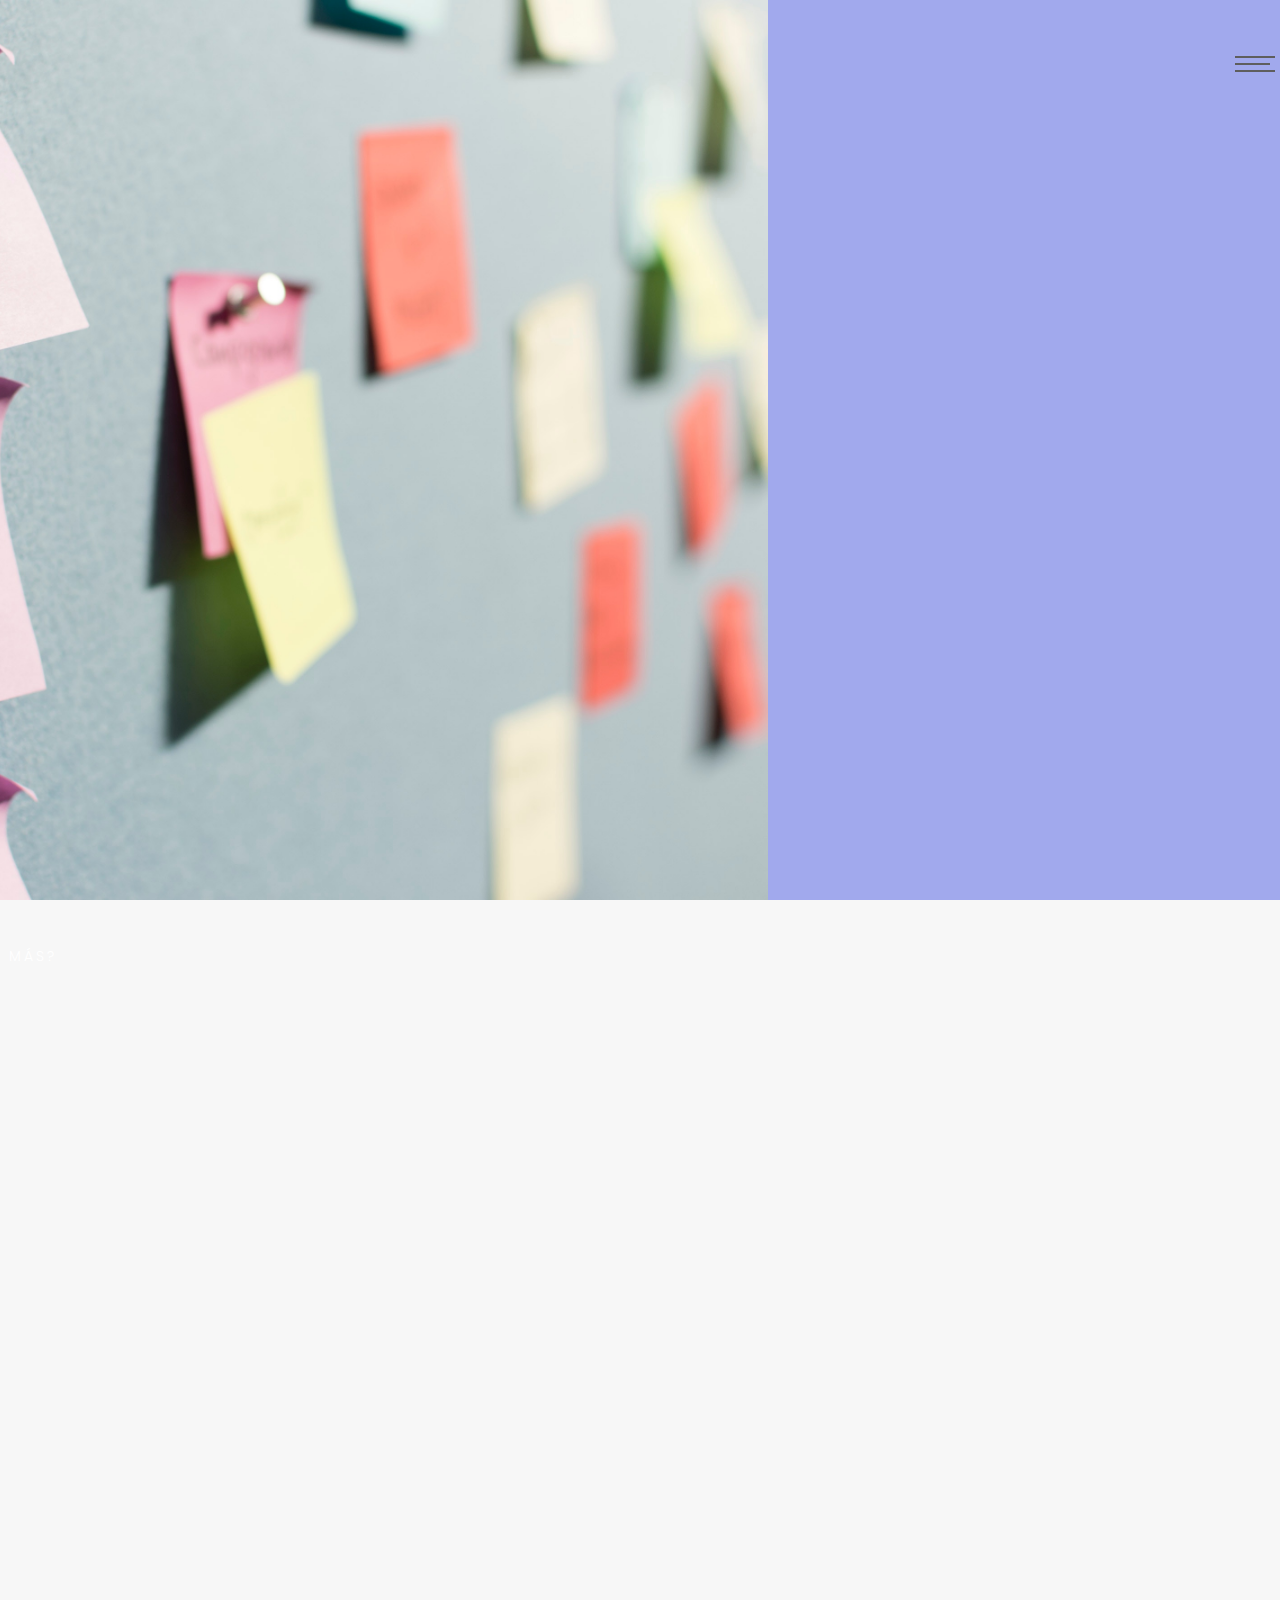
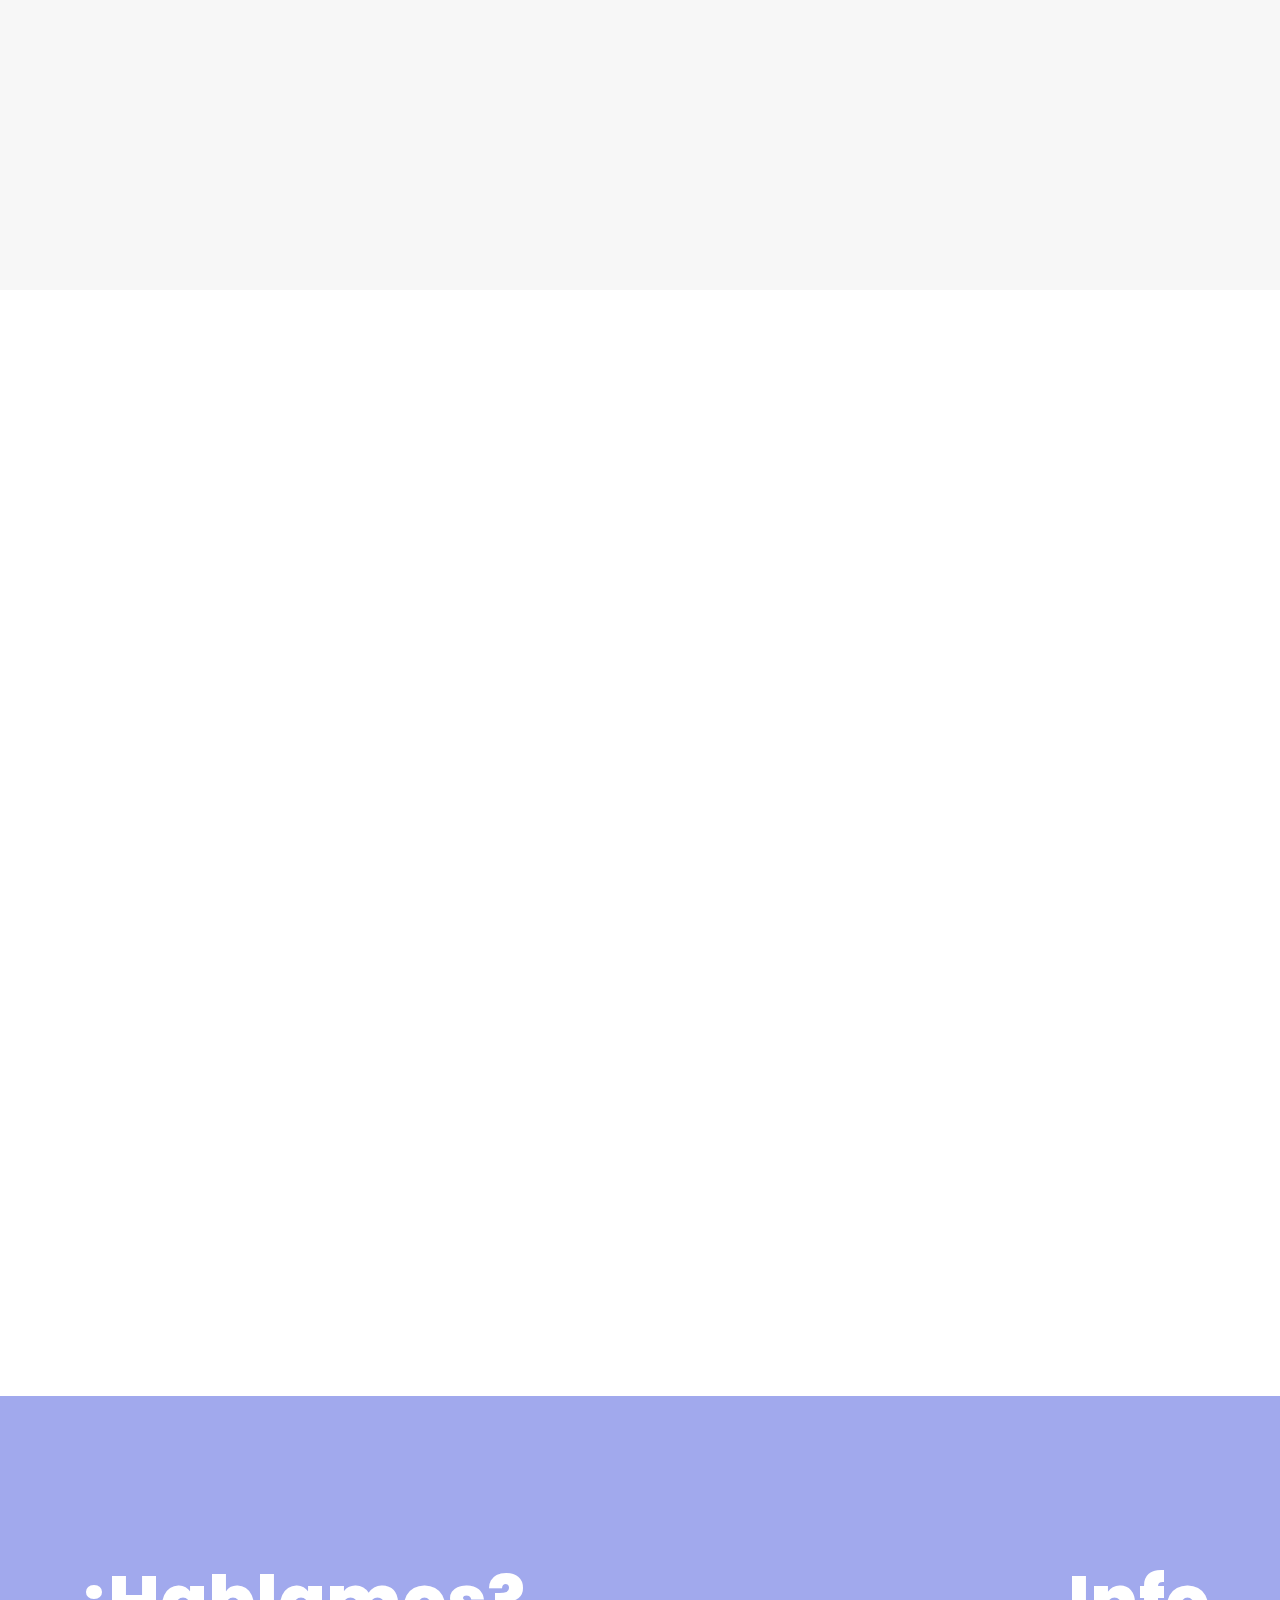
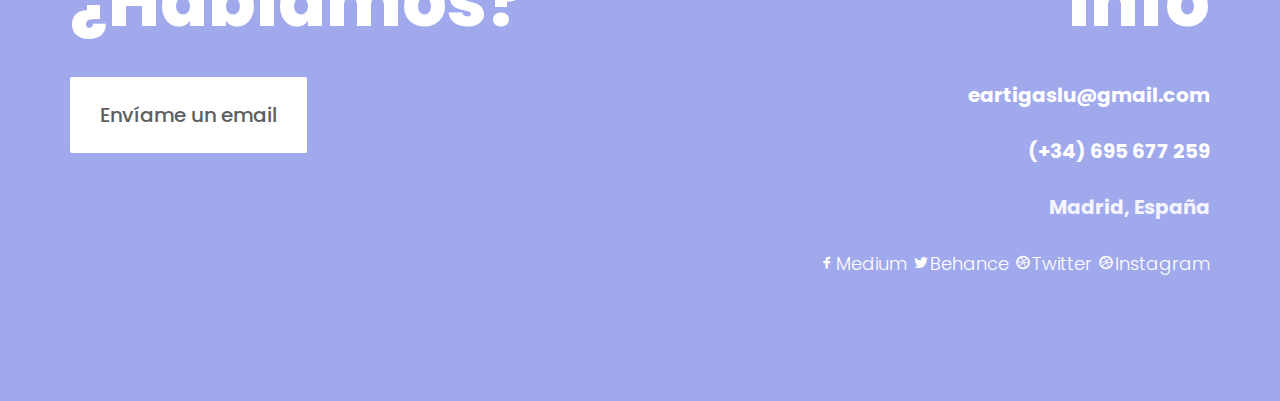
==== commit 3747ba01: "Add files via upload" ====
--- a/index.html
+++ b/index.html
@@ -47,8 +47,80 @@
 	<script src="js/respond.min.js"></script>
 	<![endif]-->
 
+<!-- ==================================================
+	 I N F I N I T Y
+	 CSS
+	 <link rel="stylesheet" href="Infinity/css/base.css">
+	 <link rel="stylesheet" href="Infinity/css/vendor.css">
+	 <link rel="stylesheet" href="Infinity/css/main.css">
+	 script
+	<script src="Infinity/js/modernizr.js"></script>
+	<script src="Infinity/js/pace.min.js"></script>
+	favicons
+	<link rel="shortcut icon" href="favicon.ico" type="image/x-icon">
+	<link rel="icon" href="favicon.ico" type="image/x-icon">
+	</head>
+
+
+	<body id="top">
+
+	 <header>
+
+		<div class="header-logo">
+				<a href="index.html">Infinity</a>
+		 </div>
+
+		<a id="header-menu-trigger" href="#0">
+				<span class="header-menu-icon"></span>
+		</a>
+
+		<nav id="menu-nav-wrap">
+			<a href="#0" class="close-button" title="close"><span>Close</span></a>
+			<h3>Infinity.</h3>
+
+			<ul class="nav-list">
+				<li class="current"><a class="smoothscroll" href="#home" title="">Home</a></li>
+				<li><a class="smoothscroll" href="#about" title="">About</a></li>
+				<li><a class="smoothscroll" href="#services" title="">Services</a></li>
+				<li><a class="smoothscroll" href="#portfolio" title="">Works</a></li>
+				<li><a class="smoothscroll" href="#contact" title="">Contact</a></li>
+			</ul>
+
+			<ul class="header-social-list">
+					 <li>
+						<a href="#"><i class="fa fa-facebook-square"></i></a>
+					 </li>
+					 <li>
+						<a href="#"><i class="fa fa-twitter"></i></a>
+					 </li>
+					 <li>
+						<a href="#"><i class="fa fa-instagram"></i></a>
+					 </li>
+						<li>
+							<a href="#"><i class="fa fa-behance"></i></a>
+						</li>
+					 <li>
+						<a href="#"><i class="fa fa-dribbble"></i></a>
+					 </li>
+				</ul>
+		</nav>
+	</header>
+</body>
+	 ================================================== -->
+
+
 	</head>
 	<body>
+		<header>
+			<div class="container">
+				<div class="row">
+					<div class="col-md-12">
+						<a href="#" class="js-colorlib-nav-toggle colorlib-nav-toggle"><i></i></a>
+					</div>
+				</div>
+			</div>
+		</header>
+
 
 	<nav id="colorlib-main-nav" role="navigation">
 		<a href="#" class="js-colorlib-nav-toggle colorlib-nav-toggle active"><i></i></a>
@@ -59,10 +131,10 @@
 						<div class="col-md-12 text-center">
 							<ul>
 								<li class="active"><a href="index.html"><span>Home</span></a></li>
+								<li><a href="work_all.html"><span>Mis proyectos</span></a></li>
+								<li><a href="about.html"><span>Sobre mi</span></a></li>
 								<li><a href="services.html"><span>Qué hago</span></a></li>
-								<li><a href="work.html"><span>Work</span></a></li>
-								<li><a href="about.html"><span>Sobre mi</span></a></li>
-								<li><a href="contact.html"><span>Contacto</span></a></li>
+								<li><a href="contact.html"><span>¿Hablamos?</span></a></li>
 							</ul>
 						</div>
 					</div>
@@ -72,36 +144,31 @@
 	</nav>
 
 	<div id="colorlib-page">
-		<header>
+		<!-- <header>
 			<div class="container">
 				<div class="row">
 					<div class="col-md-12">
 						<div class="colorlib-navbar-brand">
-							<a class="colorlib-logo" href="index.html">M.</a>
+							<a class="colorlib-logo" href="index.html">E.</a>
 						</div>
 						<a href="#" class="js-colorlib-nav-toggle colorlib-nav-toggle"><i></i></a>
 					</div>
 				</div>
 			</div>
-		</header>
+		</header> -->
+
 		<div id="colorlib-hero" class="js-fullheight">
-			<p class="social-media">
-				<a href="#">Twitter</a>
-				<a href="#">Facebook</a>
-				<a href="#">Instagram</a>
-				<a href="#">Dribbble</a>
-			</p>
 				<div class="item">
 					<div class="hero-flex js-fullheight">
 						<div class="col-three-forth">
 							<div class="hero-img js-fullheight" style="background-image: url(images/postit.jpg);"></div>
 						</div>
-						<div class="col-one-forth js-fullheight">
-							<div class="display-t js-fullheight">
+
+						<div class="hero-img col-one-forth">
 								<div class="display-tc js-fullheight">
-									<div class="text-inner">
+									<div class="text-inner animate-box text-header">
 										<div class="desc">
-											<h2>¡Hola! Soy Eva, Diseñadora de Producto.</h2>
+											<h2>¡Hola! Soy Eva, UX/UI & Product Designer</h2>
 										</div>
 									</div>
 								</div>
@@ -112,13 +179,14 @@
 
 				<div class="scrolldown">
 					<a href="#about" class="scroll-icon smoothscroll">
-				   	Scroll Down
+				   	¿VER MÁS?
 				   	<i class="fa fa-long-arrow-right" aria-hidden="true"></i>
 					</a>
 				</div>
-
 			</div>
 		</div>
+
+
 		<div class="colorlib-services">
 			<div class="container">
 				<div class="row">
@@ -134,10 +202,10 @@
 								<i class="icon-magnifying-glass"></i>
 							</span>
 							<div class="desc">
-								<h3><a href="#">Investigar</a></h3>
-								<h4>Estrategia bussines</h4>
-								<h4>Metodología UX</h4>
-								<h4>Design Thinking</h4>
+								<h3>UX Research</h3>
+								<h4>Metodology UX</h4>
+								<h4>User Centered Design</h4>
+								<h4>Bussiness Analysis</h4>
 							</div>
 						</div>
 					</div>
@@ -147,9 +215,9 @@
 								<i class="icon-layers"></i>
 							</span>
 							<div class="desc">
-								<h3><a href="#">Crear</a></h3>
-								<h4>User Centered Design</h4>
-								<h4>UX/UI Design</h4>
+								<h3><a href="#">UI Visual Design</a></h3>
+								<h4>Prototyping</h4>
+								<h4>Justify content</h4>
 								<h4>Branding</h4>
 							</div>
 						</div>
@@ -160,10 +228,10 @@
 								<i class="icon-lightbulb"></i>
 							</span>
 							<div class="desc">
-								<h3><a href="#">Aprender</a></h3>
-								<h4>Prototipar</h4>
-								<h4>UI Testing</h4>
-								<h4>User Testing</h4>
+								<h3>Y más</h3>
+								<h4>Industrial Product Design</h4>
+								<h4>Graphic Design</h4>
+								<h4>Packaging</h4>
 							</div>
 						</div>
 					</div>
@@ -175,7 +243,7 @@
 			<div class="container">
 				<div class="row">
 					<div class="col-md-12 col-md-offset-0 text-center animate-box intro-heading">
-						<span>Work</span>
+						<span>Mis proyectos</span>
 						<h2>Mis proyectos más recientes</h2>
 					</div>
 				</div>
@@ -184,40 +252,41 @@
 						<div class="owl-carousel1">
 							<div class="item">
 								<div class="col-md-6">
-									<div class="case-img" style="background-image: url(images/planit.jpg);"></div>
+									<div class="case-img" style="background-image: url(images/planit_2x.jpg);"></div>
 								</div>
 								<div class="col-md-6">
 									<div class="case-desc">
 										<p class="tag"><span>UI/UX, App</span></p>
 										<h3><a href="#">planit</a></h3>
-										<p>¿Tus amigos no pueden quedar o no quieren hacer un plan? ¿Quieres ver que planes tienen tus conexiones? ¿Te gustaría conocer gente nueva con gustos similares? Entonces, planit es tu app</p>
-										<p><a href="https://medium.com/@eva.artigas9/usability-case-study-and-redesign-biola-university-58872c64760" class="btn btn-primary">Ver detalles</a></p>
+										<p>Con planit puedes subir y ver planes de cualquiera en tu ciudad o de tu red de contactos, y encontrar gente con tus mismos intereses que añadir a tus conexiones con los que hacer planes.</p>
+										<p><a href="planit.html" class="btn btn-primary">Ver Caso de Estudio</a></p>
 									</div>
 								</div>
 							</div>
 							<div class="item">
 								<div class="col-md-6">
-									<div class="case-img" style="background-image: url(images/MealkPlan.jpg);"></div>
+									<div class="case-img" style="background-image: url(images/MealkPlan_2x.jpg);"></div>
 								</div>
 								<div class="col-md-6">
 									<div class="case-desc">
 										<p class="tag"><span>UI/UX, App</span></p>
 										<h3><a href="#">Mealk Plan</a></h3>
-										<p>Even the all-powerful Pointing has no control about the blind texts it is an almost unorthographic life One day however a small</p>
-										<p><a href="https://medium.com/@eva.artigas9/usability-case-study-and-redesign-biola-university-58872c64760" class="btn btn-primary">Ver detalles</a></p>
+										<p>Encuentra recetas en base a especificaciones concretas fáciles de organizar en tu plan, informando al usuario de los beneficios nutricionales; llevando un seguimiento de tus progresos.
+										</p>
+										<p><a href="MealkPlan.html" class="btn btn-primary">Ver Caso de Estudio</a></p>
 									</div>
 								</div>
 							</div>
 							<div class="item">
 								<div class="col-md-6">
-									<div class="case-img" style="background-image: url(images/work-3.jpg);"></div>
+									<div class="case-img" style="background-image: url(images/abc.jpg);"></div>
 								</div>
 								<div class="col-md-6">
 									<div class="case-desc">
 										<p class="tag"><span>UI/UX, Web y app (grupal)</span></p>
 										<h3><a href="#">ABC eGroceries</a></h3>
-										<p>¿Trasladar la experiencia de un supermercado premium a digital? Nosotros lo hicimos real a través de ABC eGroceries.</p>
-										<p><a href="https://medium.com/@eva.artigas9/usability-case-study-and-redesign-biola-university-58872c64760" class="btn btn-primary">Ver detalles</a></p>
+										<p>¿Trasladar la experiencia de comprar en un supermercado físico a una plataforma digital? Nosotros lo hicimos real con de ABC eGroceries a través de una experiencia de compra personalizada.</p>
+										<p><a href="ABC.html" class="btn btn-primary">Ver Caso de Estudio</a></p>
 									</div>
 								</div>
 							</div>
@@ -227,139 +296,37 @@
 			</div>
 				<div id="colorlib-hero">
 					<div class="hero-flex">
-						<div class="text-inner">
-							<p><a href="work.html" class="btn-view">Todos mis proyectos<i class="icon-arrow-right3"></i></a></p>
-						</div>
-					</div>
-				</div>
-			</div>
+
+					</div>
+				</div>
+				<div class="text-inner animate-box">
+					<p><a href="work_all.html" class="btn-view">Todos mis proyectos</a></p>
+				</div>
+			</div>
+
+			<footer class="colorlib-footer">
+				<div class="container">
+					<div class="row">
+						<div class="col-md-6">
+							<h3>¿Hablamos?</h3>
+							<p class="btn-footer"><a href="mailto:eartigaslu@gmail.com">Envíame un email</a></p>
+						</div>
+						<div class="col-md-6 info">
+							<h3>Info</h3>
+							<p><strong><a href="mailto:eartigaslu@gmail.com">eartigaslu@gmail.com</a></strong></p>
+							<p><strong><a href=""tel:+34-695-677-259"">(+34) 695 677 259</a></strong></p>
+							<p><strong>Madrid, España</strong></p>
+							<p>
+								<span><a href="https://medium.com/@EvaArtigas"><i class="icon-social-facebook"></i>Medium</a></span>
+								<span><a href="http://www.behance.net/EvaArtigas"><i class="icon-social-twitter"></i>Behance</a></span>
+								<span><a href="https://twitter.com/e__artigas"><i class="icon-social-dribbble"></i>Twitter</a></span>
+								<span><a href="https://www.instagram.com/eartigaslu/"><i class="icon-social-dribbble"></i>Instagram</a></span>
+							</p>
+						</div>
+					</div>
+				</div>
+			</footer>
 		</div>
-
-
-		<div id="colorlib-subscribe">
-			<div class="overlay"></div>
-			<div class="container">
-				<div class="row row-padded-bottom">
-					<div class="row">
-						<div class="col-md-12 col-md-offset-0 text-center animate-box intro-heading">
-							<span>Sobre mi</span>
-							<h2>¿Que puedo aportar?</h2>
-						</div>
-					</div>
-					<div class="col-md-8 col-md-offset-2 text-center animate-box">
-						<p>Mi objetivo es seguir <strong>creando y aprendiendo</strong>, y mi visión es dar <strong>solución a problemas</strong> humanos a través del diseño.</p>
-						<p>Even</p>
-						<p><a href="#" class="resume"><i class="icon-documents"></i> Lee mi curriculum aquí</a></p>
-					</div>
-				</div>
-
-					<div class="container">
-						<div class="row">
-							<div class="col-md-4 text-center animate-box">
-								<div class="services">
-									<span class="icon">
-										<i class="icon-magnifying-glass"></i>
-									</span>
-									<div class="desc">
-										<h3><a href="#">Investigar</a></h3>
-										<h4>Estrategia</h4>
-										<h4>Metodología UX</h4>
-										<h4>Design Thinking</h4>
-									</div>
-								</div>
-							</div>
-							<div class="col-md-4 text-center animate-box">
-								<div class="services">
-									<span class="icon">
-										<i class="icon-layers"></i>
-									</span>
-									<div class="desc">
-										<h3><a href="#">Crear</a></h3>
-										<h4>User Centered Design</h4>
-										<h4>UX/UI Design</h4>
-										<h4>Branding</h4>
-									</div>
-								</div>
-							</div>
-							<div class="col-md-4 text-center animate-box">
-								<div class="services">
-									<span class="icon">
-										<i class="icon-lightbulb"></i>
-									</span>
-									<div class="desc">
-										<h3><a href="#">Aprender</a></h3>
-										<h4>Prototipar</h4>
-										<h4>User Testing</h4>
-										<h4>UI Testing</h4>
-									</div>
-								</div>
-							</div>
-						</div>
-					</div>
-
-				<div class="row">
-					<div class="col-md-8 col-md-offset-2 text-center colorlib-heading animate-box">
-						<h2>Subscribe Newsletter</h2>
-						<p>Subscribe our newsletter and get latest update</p>
-					</div>
-				</div>
-				<div class="row animate-box">
-					<div class="col-md-6 col-md-offset-3">
-						<div class="row">
-							<div class="col-md-12">
-								<form class="form-inline qbstp-header-subscribe">
-									<div class="col-three-forth">
-										<div class="form-group">
-											<input type="text" class="form-control" id="email" placeholder="Enter your email">
-										</div>
-									</div>
-									<div class="col-one-third">
-										<div class="form-group">
-											<button type="submit" class="btn btn-primary">Subscribe Now</button>
-										</div>
-									</div>
-								</form>
-							</div>
-						</div>
-					</div>
-				</div>
-			</div>
-		</div>
-
-		<footer class="colorlib-footer">
-			<div class="container">
-				<div class="row row-padded-bottom">
-					<div class="col-md-6">
-						<h3>Lets Talk</h3>
-						<p>Even the all-powerful Pointing has no control about the blind texts it is an almost unorthographic life One day however a small line of blind text</p>
-						<p class="btn-footer"><a href="#">Tell us about your project</a></p>
-					</div>
-					<div class="col-md-6 info">
-						<h3>Info</h3>
-						<p>Email: <strong><a href="#">youremail@mail.com</a></strong></p>
-						<p>Phone: <strong><a href="#">(+00) 9876 5432</a></strong></p>
-						<p>Address: <strong>291 South 21th Street, <br> Suite 721 New York NY 10016</strong></p>
-						<p class="colorlib-social-icons">
-							<span><a href="#"><i class="icon-social-facebook"></i>Facebook</a></span>
-							<span><a href="#"><i class="icon-social-twitter"></i>Twitter</a></span>
-							<span><a href="#"><i class="icon-social-dribbble"></i>Dribbble</a></span>
-						</p>
-					</div>
-				</div>
-			</div>
-			<div class="container-fluid">
-				<div class="row copyright">
-					<div class="col-md-4 col-md-offset-4 text-center">
-						<p>
-							<small class="block">&copy; <!-- Link back to Colorlib can't be removed. Template is licensed under CC BY 3.0. -->
-Copyright &copy;<script>document.write(new Date().getFullYear());</script> All rights reserved | This template is made with <i class="icon-heart" aria-hidden="true"></i> by <a href="https://colorlib.com" target="_blank">Colorlib</a>
-<!-- Link back to Colorlib can't be removed. Template is licensed under CC BY 3.0. --></small>
-							<small class="block">Demo Images: <a href="http://unsplash.co/" target="_blank">Unsplash</a> , <a href="https://www.pexels.com/" target="_blank">Pexels</a></small>
-						</p>
-					</div>
-				</div>
-			</div>
-		</footer>
 	</div>
 
 	<!-- jQuery -->
--- a/css/style.css
+++ b/css/style.css
@@ -25,6 +25,24 @@
     height: 100%;
     width: 100%; }
 
+body-casestudy {
+  font-family: "Poppins", Arial, sans-serif;
+  line-height: 1.8;
+  font-size: 16px;
+  font-weight: 300;
+  background: #f7f7f7;
+  color: #1a1a1a;
+  -webkit-font-smoothing: antialiased;}
+  body.menu-show {
+    overflow: hidden;
+    position: fixed;
+    height: 100%;
+    width: 100%; }
+
+text-casestudy {
+  font-size: 16px;
+}
+
 #colorlib-wrapper {
   height: 100%;
   width: 100%;
@@ -35,13 +53,13 @@
     overflow-y: hidden; }
 
 a {
-  color: #D09EAF;
+  color: #A1A9ED;
   -webkit-transition: 0.5s;
   -o-transition: 0.5s;
   transition: 0.5s; }
   a:hover {
     text-decoration: underline;
-    color: #D09EAF; }
+    color: #A1A9ED; }
   a:focus, a:active {
     outline: none; }
 
@@ -112,7 +130,7 @@
   padding: 0;
   width: 100%;
   height: 100%;
-  background: rgba(0, 43, 220, 0.9);
+  background: rgba(161, 169, 237, 0.9);
   z-index: 1002;
   text-align: center;
   visibility: hidden;
@@ -221,17 +239,18 @@
           outline: none;
           text-decoration: none; }
           #colorlib-main-nav ul li a:hover span:before, #colorlib-main-nav ul li a:active span:before, #colorlib-main-nav ul li a:focus span:before {
-            visibility: visible;
             -webkit-transform: scaleX(1);
             -moz-transform: scaleX(1);
             -ms-transform: scaleX(1);
             -o-transform: scaleX(1);
             transform: scaleX(1); }
+            #colorlib-main-nav ul li a:hover span{
+              color: yellow;
+            }
       #colorlib-main-nav ul li.active a span {
-        color: #D09EAF; }
+        color: #aaa; }
         #colorlib-main-nav ul li.active a span:before {
-          background: #D09EAF;
-          visibility: visible;
+          background: #A1A9ED;
           -webkit-transform: scaleX(1);
           -moz-transform: scaleX(1);
           -ms-transform: scaleX(1);
@@ -240,7 +259,7 @@
 
 header {
   padding: 2em 0;
-  position: absolute;
+  position: fixed;
   top: 0;
   left: 0;
   right: 0;
@@ -275,9 +294,9 @@
         outline: none;
         text-decoration: none; }
       header .colorlib-navbar-brand .colorlib-logo.logo {
-        color: #000; }
+        color: #5E5E5E; }
         header .colorlib-navbar-brand .colorlib-logo.logo:after {
-          background: #000; }
+          background: #5E5E5E; }
 
 .colorlib-about,
 .colorlib-skills,
@@ -331,7 +350,7 @@
       float: left;
       display: table-cell;
       vertical-align: middle;
-      color: #000;
+      color: #5E5E5E;
       text-decoration: none; }
       @media screen and (max-width: 768px) {
         #colorlib-hero .social-media a {
@@ -364,11 +383,12 @@
     #colorlib-hero .hero-flex .display-tc {
       display: table-cell;
       vertical-align: middle;
-      background: #D09EAF; }
+      background: #A1A9ED; }
     #colorlib-hero .hero-flex .text-inner {
-      display: block;
+      display: flex;
+      justify-content: center;
       width: 100%;
-      margin-left: -5em; }
+     }
       #colorlib-hero .hero-flex .text-inner h2 {
         font-size: 54px;
         font-weight: 900;
@@ -403,19 +423,21 @@
           content: '';
           width: 200px;
           height: 1px;
-          background: #000; }
+          background: #5E5E5E; }
           @media screen and (max-width: 768px) {
             #colorlib-hero .hero-flex .text-inner .desc:after {
               opacity: 0; } }
       #colorlib-hero .hero-flex .text-inner .btn-view {
         font-size: 12px;
         letter-spacing: 7px;
-        color: #000;
+        color: #5E5E5E;
         text-transform: uppercase;
         font-weight: 500;
-        border: 1px solid #000;
+        border: 1px solid #5E5E5E;
         padding: 7px;
-        text-decoration: none; }
+        text-decoration: none;
+        position: relative;
+      }
         @media screen and (max-width: 768px) {
           #colorlib-hero .hero-flex .text-inner .btn-view {
             letter-spacing: 2px; } }
@@ -431,7 +453,7 @@
         left: 25%; } }
   #colorlib-hero .owl-theme .owl-controls .owl-nav [class*=owl-] {
     padding: 8px 15px;
-    background: #000;
+    background: #5E5E5E;
     border: none;
     -webkit-border-radius: 0;
     -moz-border-radius: 0;
@@ -440,7 +462,7 @@
     #colorlib-hero .owl-theme .owl-controls .owl-nav [class*=owl-] i {
       border: none; }
     #colorlib-hero .owl-theme .owl-controls .owl-nav [class*=owl-]:hover {
-      background: #D09EAF;
+      background: #A1A9ED;
       border: none; }
   #colorlib-hero .owl-carousel .owl-controls .owl-nav .owl-next,
   #colorlib-hero .owl-carousel .owl-controls .owl-nav .owl-prev {
@@ -464,7 +486,7 @@
     .services .icon i {
       font-size: 50px;
       line-height: 1.0;
-      color: #000; }
+      color: #5E5E5E; }
   .services .desc h3 {
     line-height: 1.3;
     font-size: 13px;
@@ -474,25 +496,30 @@
     position: relative; }
     .services .desc h3:after {
       position: absolute;
-      bottom: -15px;
+      bottom: -10px;
       left: 0;
       right: 0;
       content: '';
       width: 30px;
       height: 1px;
-      background: #000;
+      background: #5E5E5E;
       margin: 0 auto; }
     .services .desc h3 a {
-      color: #000; }
+      color: #5E5E5E; }
   .services .desc h4 {
     font-weight: 300;
-    margin-bottom: 18px; }
+    margin-bottom: 18px;
+  text-align: left;
+width: 120%}
+.right h4{
+  padding-left: 80px;
+}
   .services .desc span {
     display: block;
     text-transform: uppercase;
     font-size: 12px;
     margin-bottom: 10px;
-    color: #D09EAF; }
+    color: #A1A9ED; }
 
 .work-wrap .owl-theme .owl-controls {
   position: absolute;
@@ -503,7 +530,7 @@
     background: rgba(255, 255, 255, 0.5); }
 
 .work-wrap .owl-theme .owl-dots .owl-dot.active span, .work-wrap .owl-theme .owl-dots .owl-dot:hover span {
-  background: #D09EAF; }
+  background: #A1A9ED; }
 
 .case-img {
   display: block;
@@ -516,7 +543,7 @@
   margin-bottom: 20px; }
   .case-desc .tag span {
     font-size: 13px;
-    color: #000;
+    color: #5E5E5E;
     text-transform: uppercase;
     letter-spacing: 4px; }
 
@@ -524,7 +551,7 @@
   font-size: 40px;
   font-weight: 600; }
   .case-desc h3 a {
-    color: #000;
+    color: #5E5E5E;
     text-decoration: none; }
 
 .progress-wrap {
@@ -546,11 +573,11 @@
   border-radius: 30px; }
 
 .progress-bar {
-  background: #D09EAF;
+  background: #A1A9ED;
   -webkit-box-shadow: none;
   box-shadow: none;
   line-height: 1.2;
-  color: #000;
+  color: #5E5E5E;
   font-weight: 500;
   text-align: right;
   position: relative;
@@ -566,7 +593,7 @@
     width: 24px;
     height: 24px;
     content: '';
-    background: #D09EAF;
+    background: #A1A9ED;
     -webkit-border-radius: 50%;
     -moz-border-radius: 50%;
     -ms-border-radius: 50%;
@@ -575,11 +602,11 @@
     position: absolute;
     top: -34px;
     right: 0;
-    color: #002bdc; }
+    color: #A1A9ED; }
   .progress-bar.color-1 {
-    background: #002bdc; }
+    background: #A1A9ED; }
     .progress-bar.color-1:after {
-      background: #002bdc; }
+      background: #A1A9ED; }
 
 .about-2 {
   margin-bottom: 20px; }
@@ -609,7 +636,7 @@
       font-weight: 500;
       color: #b3b3b3; }
     .about-info .wrap .year {
-      color: #000; }
+      color: #5E5E5E; }
 
 .intro-heading {
   margin-bottom: 3em;
@@ -622,7 +649,7 @@
     content: '';
     width: 80px;
     height: 4px;
-    background: #D09EAF;
+    background: #A1A9ED;
     margin: 0 auto; }
     @media screen and (max-width: 768px) {
       .intro-heading:after {
@@ -634,7 +661,7 @@
     font-weight: 600;
     line-height: 1.5;
     margin-bottom: 1.5em;
-    color: #000;
+    color: #5E5E5E;
     position: relative; }
     @media screen and (max-width: 768px) {
       .intro-heading h2 {
@@ -645,7 +672,7 @@
     font-size: 12px;
     letter-spacing: 4px;
     margin-bottom: 30px;
-    color: #000;
+    color: #5E5E5E;
     font-weight: 700;
     text-transform: uppercase;
     position: relative; }
@@ -733,17 +760,17 @@
         .work-entry-flex .text-inner h2 {
           font-size: 20px; } }
       .work-entry-flex .text-inner h2 a {
-        color: #002bdc;
+        color: #A1A9ED;
         text-decoration: none; }
     .work-entry-flex .text-inner .tag {
       margin-bottom: 20px; }
       .work-entry-flex .text-inner .tag span {
         text-transform: uppercase;
-        color: #000;
+        color: #AAAAAA;
         letter-spacing: 4px;
         font-size: 14px; }
     .work-entry-flex .text-inner .btn-view {
-      color: #002bdc;
+      color: #5E5E5E;
       text-decoration: none; }
 
 .work-single-flex {
@@ -782,8 +809,8 @@
     .work-single-flex .work-desc .button-btn {
       color: #999999; }
     .work-single-flex .work-desc .btn-preview {
-      color: #002bdc;
-      border: 1px solid #002bdc;
+      color: #A1A9ED;
+      border: 1px solid #A1A9ED;
       padding: 7px 15px;
       text-decoration: none;
       -webkit-border-radius: 30px;
@@ -791,7 +818,7 @@
       -ms-border-radius: 30px;
       border-radius: 30px; }
     .work-single-flex .work-desc .btn-download {
-      color: #002bdc; }
+      color: #A1A9ED; }
 
 .article {
   display: block; }
@@ -843,8 +870,8 @@
       position: absolute;
       top: -61px;
       left: 20px;
-      background: #D09EAF;
-      color: #000;
+      background: #A1A9ED;
+      color: #5E5E5E;
       padding: 20px 10px;
       font-size: 12px;
       text-transform: uppercase;
@@ -862,11 +889,11 @@
       line-height: 1.5; }
       .article .desc h2 a {
         text-decoration: none;
-        color: #000; }
+        color: #5E5E5E; }
         .article .desc h2 a:hover {
-          color: #002bdc; }
+          color: #A1A9ED; }
   .article:hover .meta {
-    background: #002bdc;
+    background: #A1A9ED;
     color: #fff; }
 
 article .blog-img {
@@ -876,7 +903,7 @@
 article .desc h2 {
   font-size: 40px; }
   article .desc h2 a {
-    color: #000;
+    color: #5E5E5E;
     text-decoration: none; }
 
 article .desc .tag {
@@ -922,7 +949,7 @@
         display: inline-block; }
         .review .desc h4 span:first-child {
           font-size: 18px;
-          color: #000; }
+          color: #5E5E5E; }
         .review .desc h4 span:last-child {
           font-size: 14px;
           color: gray; }
@@ -941,7 +968,7 @@
       .review .desc .star .reply {
         padding: 7px 10px;
         background: #e6e6e6;
-        color: #000;
+        color: #5E5E5E;
         font-size: 13px;
         -webkit-border-radius: 2px;
         -moz-border-radius: 2px;
@@ -974,18 +1001,18 @@
     outline: none !important; }
 
 .btn-primary {
-  background: #D09EAF;
-  color: #000;
-  border: 2px solid #D09EAF; }
+  background: #A1A9ED;
+  color: #ffffff;
+  }
   .btn-primary:hover, .btn-primary:focus, .btn-primary:active {
     background: #ffe01a !important;
-    border-color: #ffe01a !important; }
+    }
   .btn-primary.btn-outline {
     background: transparent;
     color: #4d4d4d;
-    border: 1px solid #d9d9d9; }
+    }
     .btn-primary.btn-outline:hover, .btn-primary.btn-outline:focus, .btn-primary.btn-outline:active {
-      background: #D09EAF;
+      background: #A1A9ED;
       color: #fff; }
 
 .btn-success {
@@ -1097,7 +1124,7 @@
   .colorlib-nav-toggle.active i::before, .colorlib-nav-toggle.active i::after {
     background: #fff !important; }
   .colorlib-nav-toggle.dark.active i::before, .colorlib-nav-toggle.dark.active i::after {
-    background: #000; }
+    background: #5E5E5E; }
   .colorlib-nav-toggle:hover, .colorlib-nav-toggle:focus, .colorlib-nav-toggle:active {
     outline: none;
     border-bottom: none !important; }
@@ -1109,22 +1136,22 @@
     *display: inline;
     width: 35px;
     height: 2px;
-    color: #000;
+    color: #5E5E5E;
     font: bold 14px/.4 Helvetica;
     text-transform: uppercase;
     text-indent: -55px;
-    background: #000;
+    background: #5E5E5E;
     -webkit-transition: all .2s ease-out;
     -o-transition: all .2s ease-out;
     transition: all .2s ease-out; }
     .menu-show .colorlib-nav-toggle i {
-      background: #000;
+      background: #5E5E5E;
       color: #fff; }
     .colorlib-nav-toggle i::before, .colorlib-nav-toggle i::after {
       content: '';
       width: 40px;
       height: 2px;
-      background: #000;
+      background: #5E5E5E;
       position: absolute;
       left: 0;
       -webkit-transition: 0.2s;
@@ -1181,7 +1208,7 @@
   z-index: 1003;
   position: relative;
   display: block;
-  margin: 0 auto;
+  margin: -60px;
   cursor: pointer;
   margin-top: 0; }
   @media screen and (max-width: 768px) {
@@ -1216,7 +1243,7 @@
       font-size: 16px;
       color: rgba(0, 0, 0, 0.5); }
     .contact-info li a {
-      color: #002bdc; }
+      color: #A1A9ED; }
 
 .form-control {
   -webkit-box-shadow: none;
@@ -1231,11 +1258,11 @@
   -webkit-border-radius: 4px;
   -moz-border-radius: 4px;
   -ms-border-radius: 4px;
-  border-radius: 4px; }
+  border-radius: 0px; }
   .form-control:focus, .form-control:active {
     -webkit-box-shadow: none;
     box-shadow: none;
-    border: 1px solid #002bdc; }
+    border: 1px solid #A1A9ED; }
 
 input[type="text"] {
   height: 60px; }
@@ -1256,10 +1283,10 @@
   top: -3px;
   left: 0;
   font-size: 30px;
-  color: #D09EAF; }
+  color: #A1A9ED; }
 
 .resume {
-  color: #000;
+  color: #5E5E5E;
   font-weight: 500; }
 
 #colorlib-subscribe {
@@ -1323,7 +1350,7 @@
   .qbstp-header-subscribe button {
     border-top-left-radius: 0px !important;
     border-bottom-left-radius: 0px !important;
-    background: #000;
+    background: #5E5E5E;
     color: #fff;
     border: none;
     padding: 10px 20px;
@@ -1333,7 +1360,7 @@
 
 .colorlib-footer {
   padding-bottom: 5em;
-  background: #002bdc;
+  background: #A1A9ED;
   color: rgba(255, 255, 255, 0.9); }
   .colorlib-footer a {
     color: #fff; }
@@ -1349,8 +1376,8 @@
     .colorlib-footer .btn-footer a {
       display: inline-block;
       padding: 20px 30px;
-      background: #ffdd00;
-      color: #000;
+      background: #fff;
+      color: #5E5E5E;
       font-weight: 500;
       -webkit-border-radius: 2px;
       -moz-border-radius: 2px;
@@ -1453,3 +1480,103 @@
       -webkit-transition: all 0.5s ease-in-out;
       transition: all 0.5s ease-in-out;
   }
+
+  .text-inner {
+    display: flex;
+    justify-content: center;
+    width: 100%;
+    margin-top: 150px;
+    margin-bottom: -100px
+   }
+
+   .text-inner .btn-view{
+     font-size: 12px;
+     letter-spacing: 5px;
+     color: #5E5E5E;
+     text-transform: uppercase;
+     font-weight: 500;
+     border: 1px solid #5E5E5E;
+     padding: 7px;
+     text-decoration: none;
+     position: relative;
+     top: 15px
+   }
+
+   .home-social-list {
+     position: absolute;
+     left: 48px;
+     bottom: 54px;
+     margin: 0;
+     padding: 0;
+     list-style: none;
+     font-size: 2.4rem;
+     line-height: 1.75;
+     text-align: center;
+   }
+
+   .menu-projects{
+     display: flex;
+     justify-content: space-around;
+     margin-bottom: 100px
+   }
+
+   .menu-projects a:link{
+     text-decoration: none
+   }
+
+  .hr-project1{
+     height: 2px;
+     background-color: #aaa
+   }
+
+   .hr-project2,.hr-project3,.hr-project4{
+     display: none;
+    }
+
+   .menu-projects a:hover .hr-project1{
+     height: 2px;
+     background-color: red
+   }
+
+   .menu-projects a:hover .hr-project2{
+    display: block;
+     height: 2px;
+     background-color: red
+   }
+
+   .menu-projects a:hover .hr-project3{
+    display: block;
+     height: 2px;
+     background-color: red
+   }
+
+   .menu-projects a:hover .hr-project4{
+    display: block;
+     height: 2px;
+     background-color: red
+   }
+
+   .text-header{
+     position: relative;
+     right: 300px;
+     bottom: 100px;
+   }
+
+   .video-image {
+     background-position: center center;
+     background-repeat: no-repeat;
+     background-size: cover;
+     display: none;
+     height: 100%;
+     left: 0;
+     top: 0;
+     position: absolute;
+     width: 100%;
+     z-index: 10;
+   }
+
+   .containerheader {
+       margin-right: 5px;
+       margin-left: 5px;
+       padding-left: 15px;
+       padding-right: 15px;
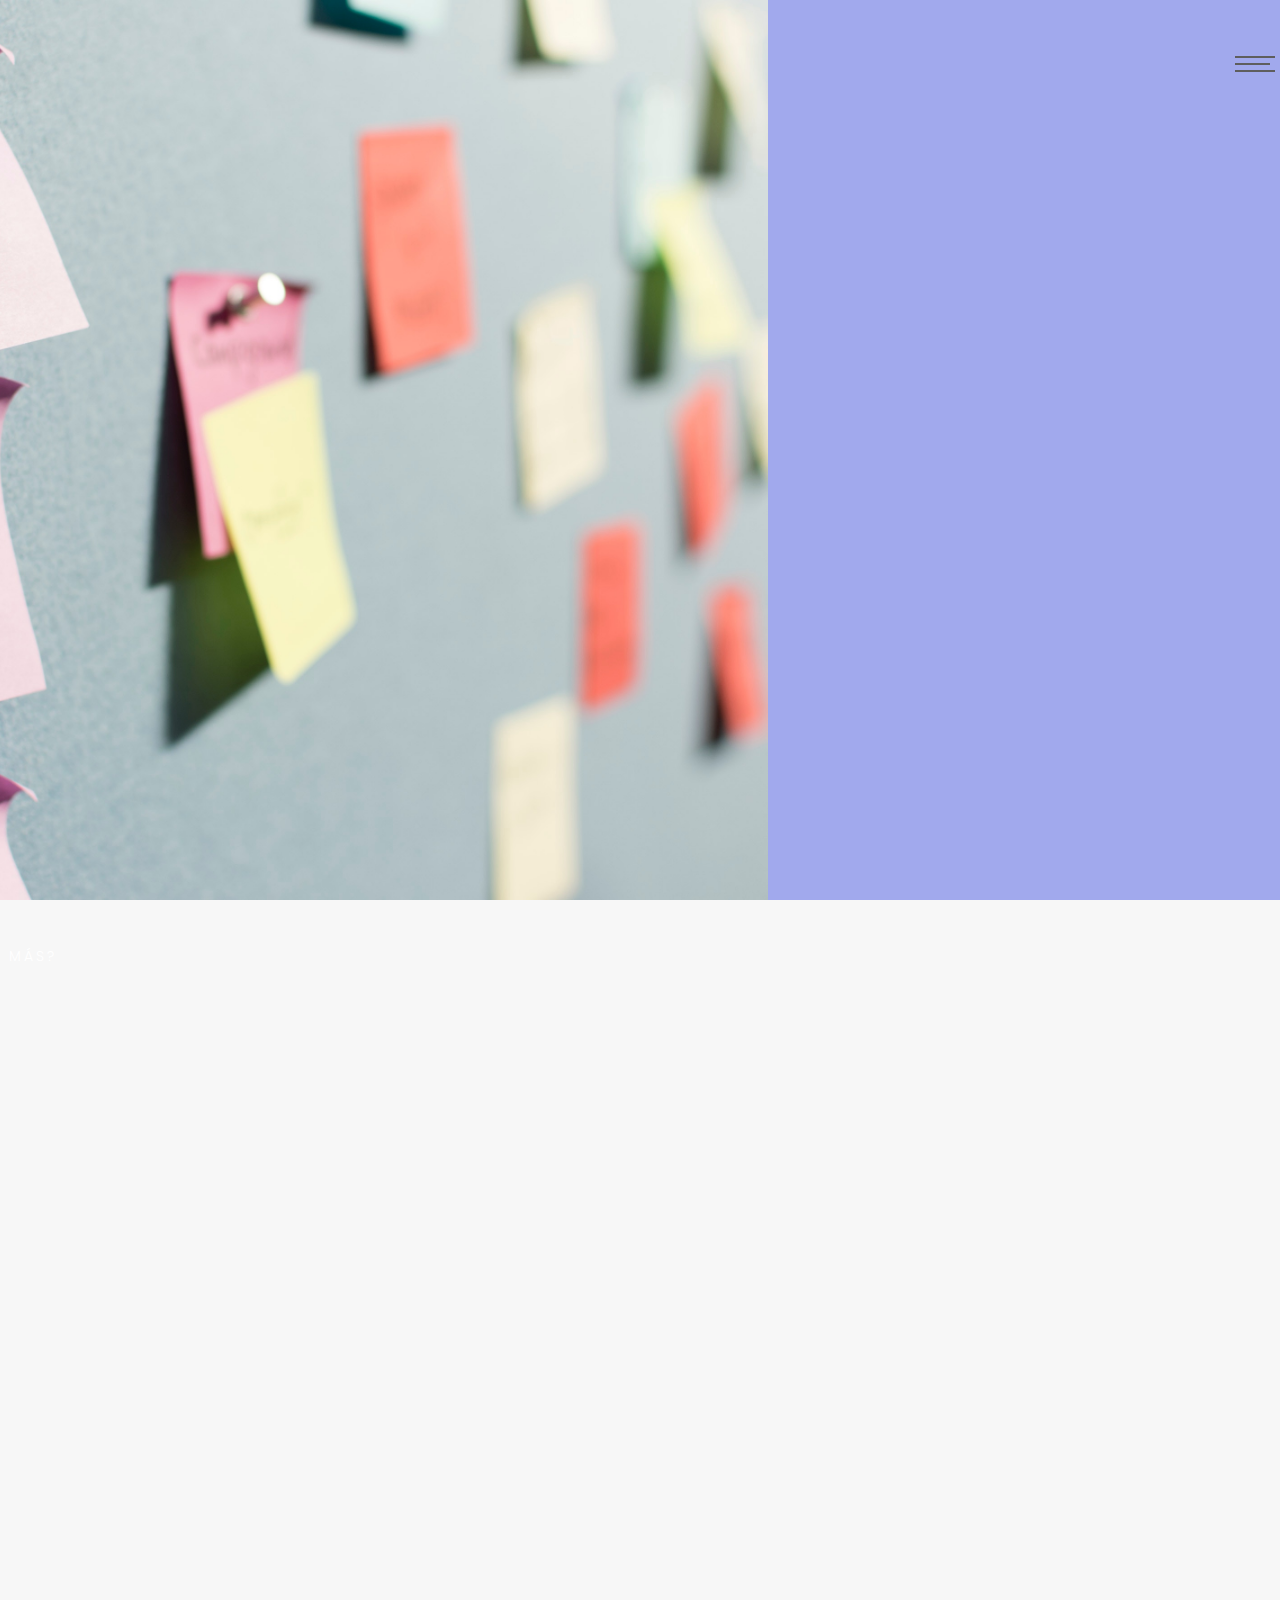
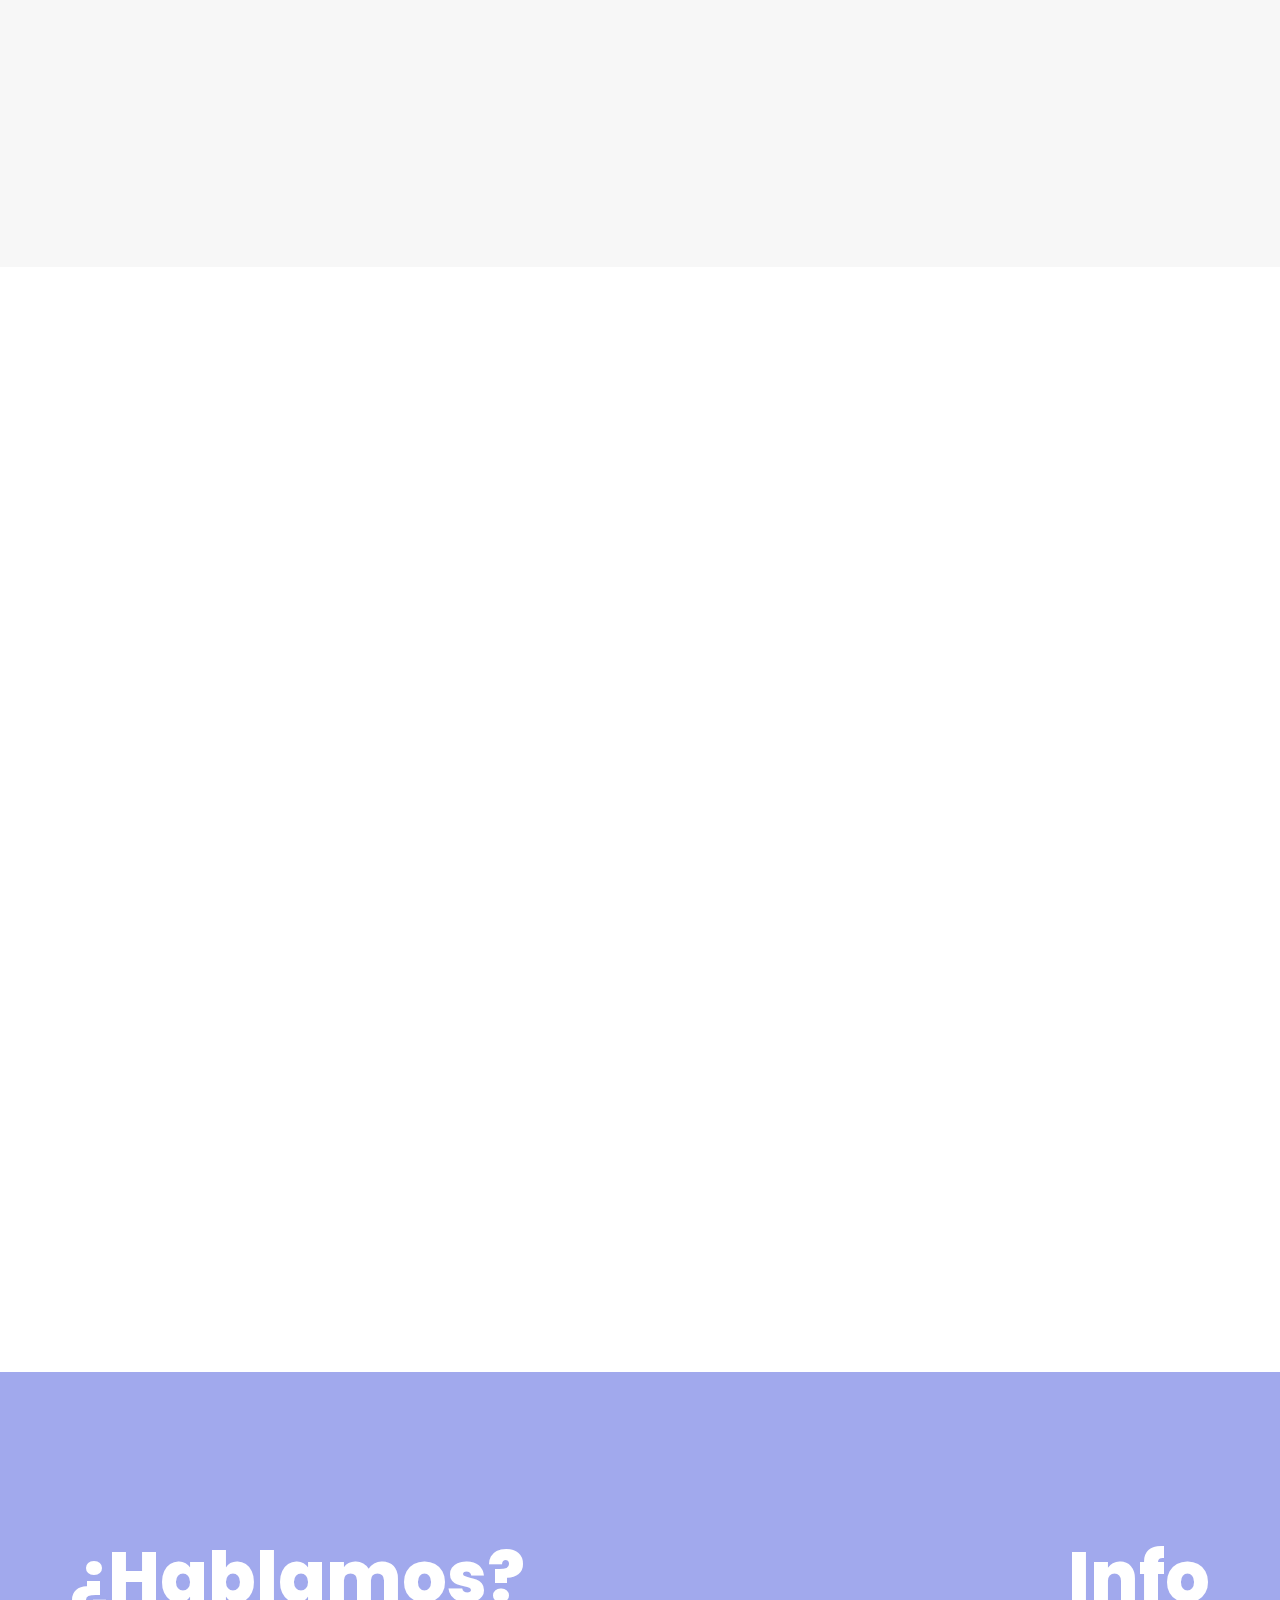
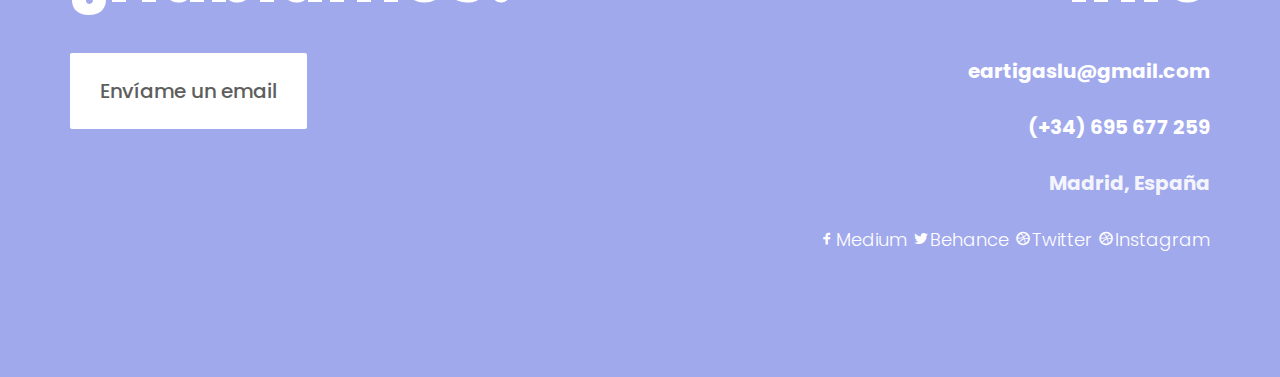
==== commit 53762102: "Add files via upload" ====
--- a/index.html
+++ b/index.html
@@ -3,7 +3,7 @@
 	<head>
 	<meta charset="utf-8">
 	<meta http-equiv="X-UA-Compatible" content="IE=edge">
-	<title>Eva Template</title>
+	<title>Eva Artigas</title>
 	<meta name="viewport" content="width=device-width, initial-scale=1">
 	<meta name="description" content="" />
 	<meta name="keywords" content="" />
@@ -158,18 +158,17 @@
 		</header> -->
 
 		<div id="colorlib-hero" class="js-fullheight">
-				<div class="item">
-					<div class="hero-flex js-fullheight">
-						<div class="col-three-forth">
-							<div class="hero-img js-fullheight" style="background-image: url(images/postit.jpg);"></div>
-						</div>
-
-						<div class="hero-img col-one-forth">
-								<div class="display-tc js-fullheight">
-									<div class="text-inner animate-box text-header">
-										<div class="desc">
-											<h2>¡Hola! Soy Eva, UX/UI & Product Designer</h2>
-										</div>
+			<div class="item">
+				<div class="hero-flex js-fullheight">
+					<div class="col-three-forth">
+						<div class="hero-img js-fullheight" style="background-image: url(images/postit.jpg);"></div>
+					</div>
+
+					<div class="hero-img col-one-forth">
+							<div class="display-tc js-fullheight">
+								<div class="text-inner animate-box text-header">
+									<div class="desc">
+										<h2>¡Hola! Soy Eva, UX/UI & Product Designer</h2>
 									</div>
 								</div>
 							</div>
@@ -187,7 +186,7 @@
 		</div>
 
 
-		<div class="colorlib-services">
+		<div class="colorlib-services container-gray-eva">
 			<div class="container">
 				<div class="row">
 					<div class="col-md-12 col-md-offset-0 text-center animate-box intro-heading">
@@ -203,9 +202,9 @@
 							</span>
 							<div class="desc">
 								<h3>UX Research</h3>
-								<h4>Metodology UX</h4>
-								<h4>User Centered Design</h4>
-								<h4>Bussiness Analysis</h4>
+								<h6>Metodology UX</h6>
+								<h6>User Centered Design</h6>
+								<h6>Bussiness Analysis</h6>
 							</div>
 						</div>
 					</div>
@@ -215,10 +214,10 @@
 								<i class="icon-layers"></i>
 							</span>
 							<div class="desc">
-								<h3><a href="#">UI Visual Design</a></h3>
-								<h4>Prototyping</h4>
-								<h4>Justify content</h4>
-								<h4>Branding</h4>
+								<h3>UI Visual Design</h3>
+								<h6>Prototyping</h6>
+								<h6>Justify content</h6>
+								<h6>Branding</h6>
 							</div>
 						</div>
 					</div>
@@ -229,9 +228,9 @@
 							</span>
 							<div class="desc">
 								<h3>Y más</h3>
-								<h4>Industrial Product Design</h4>
-								<h4>Graphic Design</h4>
-								<h4>Packaging</h4>
+								<h6>Industrial Product Design</h6>
+								<h6>Graphic Design</h6>
+								<h6>Packaging</h6>
 							</div>
 						</div>
 					</div>
@@ -243,7 +242,7 @@
 			<div class="container">
 				<div class="row">
 					<div class="col-md-12 col-md-offset-0 text-center animate-box intro-heading">
-						<span>Mis proyectos</span>
+						<span>Proyectos</span>
 						<h2>Mis proyectos más recientes</h2>
 					</div>
 				</div>
@@ -257,7 +256,7 @@
 								<div class="col-md-6">
 									<div class="case-desc">
 										<p class="tag"><span>UI/UX, App</span></p>
-										<h3><a href="#">planit</a></h3>
+										<h3 class="planit">planit</h3>
 										<p>Con planit puedes subir y ver planes de cualquiera en tu ciudad o de tu red de contactos, y encontrar gente con tus mismos intereses que añadir a tus conexiones con los que hacer planes.</p>
 										<p><a href="planit.html" class="btn btn-primary">Ver Caso de Estudio</a></p>
 									</div>
@@ -270,7 +269,7 @@
 								<div class="col-md-6">
 									<div class="case-desc">
 										<p class="tag"><span>UI/UX, App</span></p>
-										<h3><a href="#">Mealk Plan</a></h3>
+										<h3 class="MealkPlan">Mealk Plan</h3>
 										<p>Encuentra recetas en base a especificaciones concretas fáciles de organizar en tu plan, informando al usuario de los beneficios nutricionales; llevando un seguimiento de tus progresos.
 										</p>
 										<p><a href="MealkPlan.html" class="btn btn-primary">Ver Caso de Estudio</a></p>
@@ -284,7 +283,7 @@
 								<div class="col-md-6">
 									<div class="case-desc">
 										<p class="tag"><span>UI/UX, Web y app (grupal)</span></p>
-										<h3><a href="#">ABC eGroceries</a></h3>
+										<h3 class="ABC">ABC eGroceries</h3>
 										<p>¿Trasladar la experiencia de comprar en un supermercado físico a una plataforma digital? Nosotros lo hicimos real con de ABC eGroceries a través de una experiencia de compra personalizada.</p>
 										<p><a href="ABC.html" class="btn btn-primary">Ver Caso de Estudio</a></p>
 									</div>
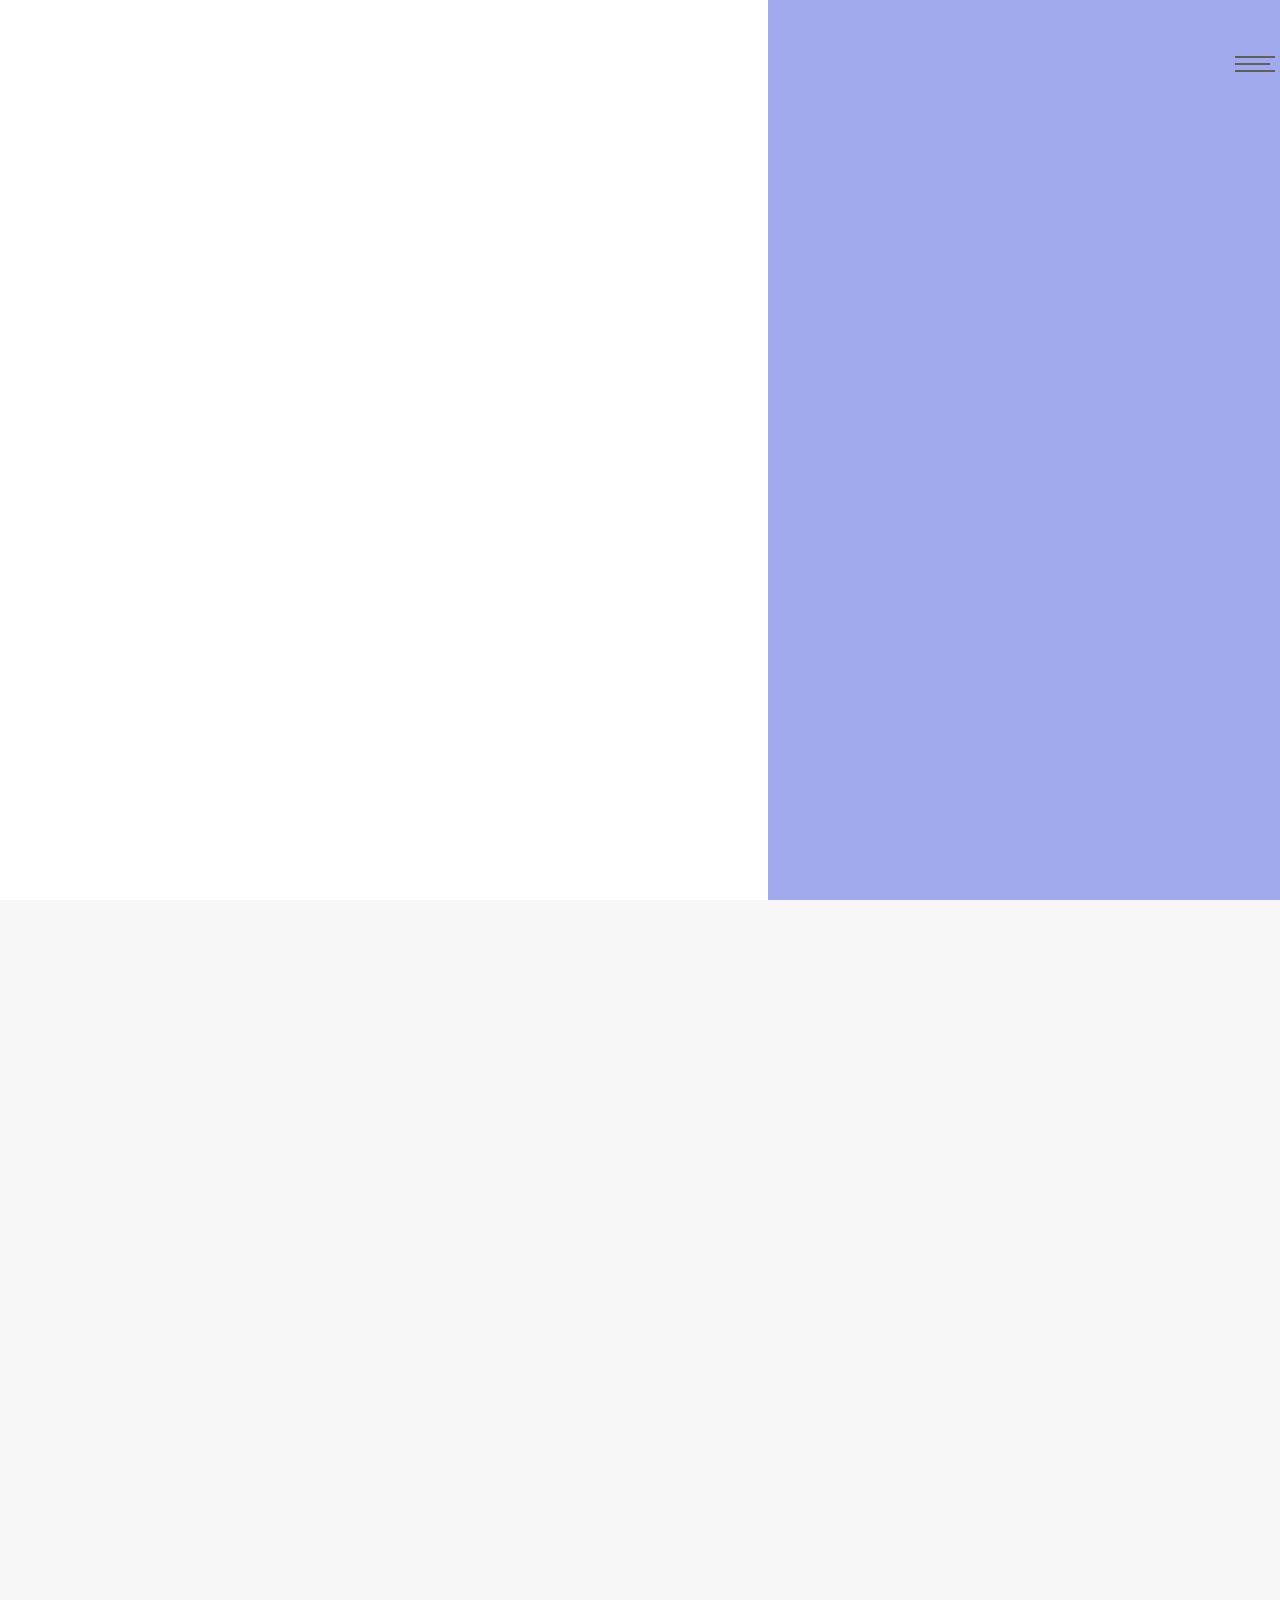
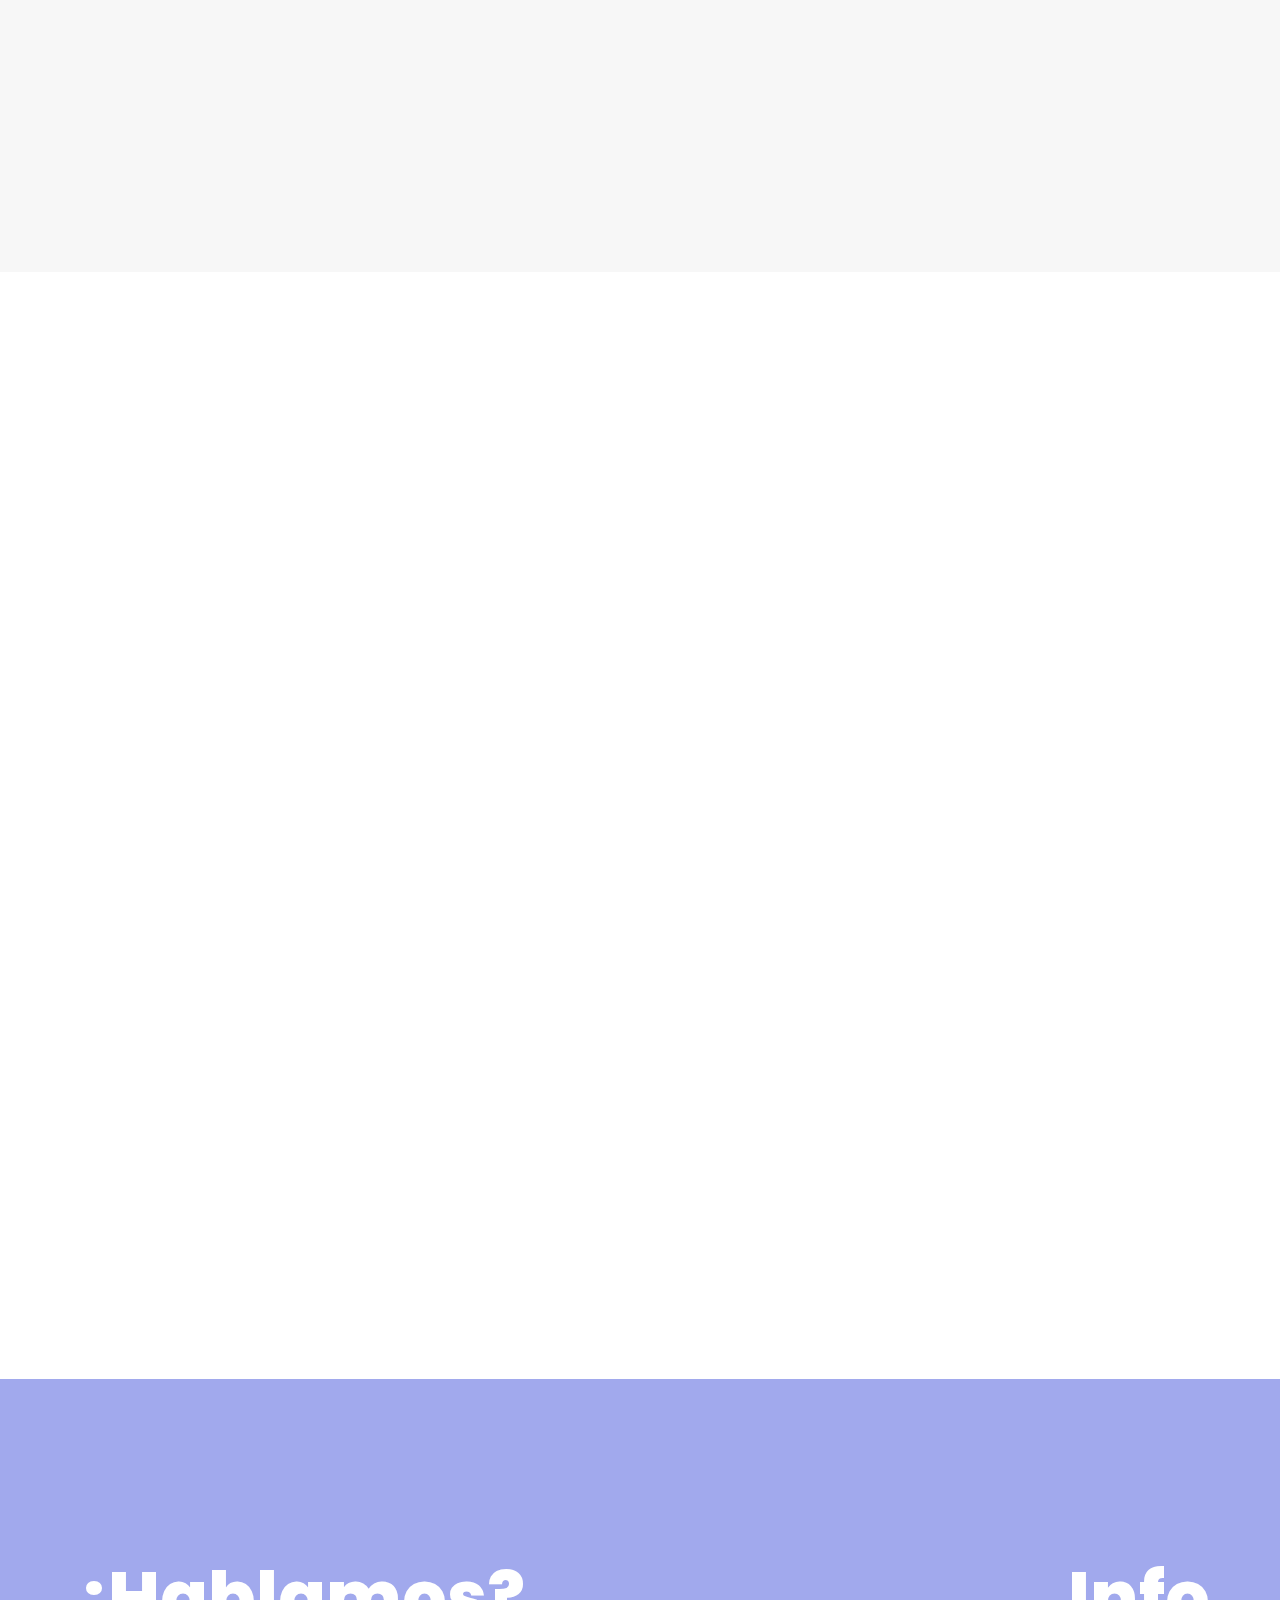
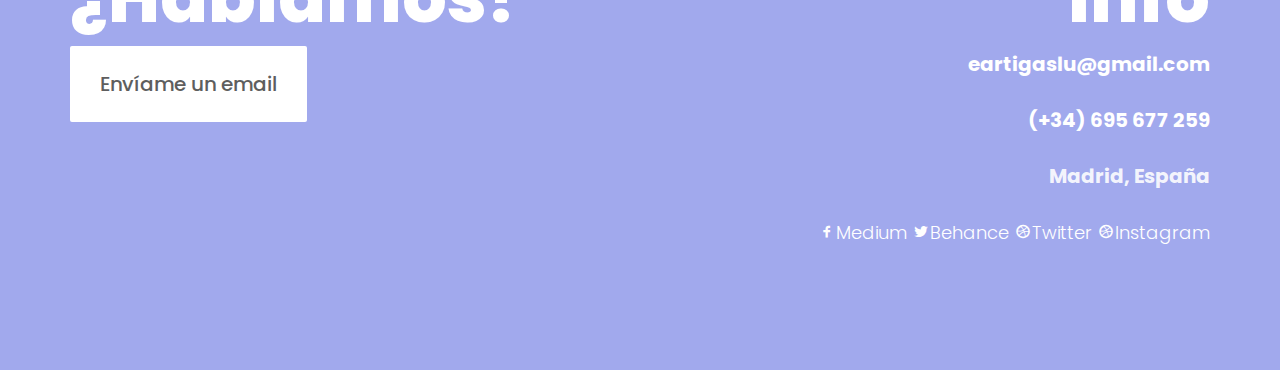
==== commit d636ed5a: "Add files via upload" ====
--- a/index.html
+++ b/index.html
@@ -36,10 +36,8 @@
 	<link rel="stylesheet" href="css/owl.theme.default.min.css">
 	<!-- Magnific Popup -->
 	<link rel="stylesheet" href="css/magnific-popup.css">
-
+	<!-- style -->
 	<link rel="stylesheet" href="css/style.css">
-
-
 	<!-- Modernizr JS -->
 	<script src="js/modernizr-2.6.2.min.js"></script>
 	<!-- FOR IE9 below -->
@@ -161,15 +159,13 @@
 			<div class="item">
 				<div class="hero-flex js-fullheight">
 					<div class="col-three-forth">
-						<div class="hero-img js-fullheight" style="background-image: url(images/postit.jpg);"></div>
+						<div class="hero-img js-fullheight" style="background-image: url(images/bg.jpg);"></div>
 					</div>
 
 					<div class="hero-img col-one-forth">
 							<div class="display-tc js-fullheight">
 								<div class="text-inner animate-box text-header">
-									<div class="desc">
-										<h2>¡Hola! Soy Eva, UX/UI & Product Designer</h2>
-									</div>
+									<h2>¡Hola! Soy Eva, UX/UI & Product Designer</h2>
 								</div>
 							</div>
 						</div>
@@ -202,9 +198,10 @@
 							</span>
 							<div class="desc">
 								<h3>UX Research</h3>
-								<h6>Metodology UX</h6>
+								<br>
+								<h6>Metodology Lean UX</h6>
+								<h6>Bussiness Analysis</h6>
 								<h6>User Centered Design</h6>
-								<h6>Bussiness Analysis</h6>
 							</div>
 						</div>
 					</div>
@@ -215,6 +212,7 @@
 							</span>
 							<div class="desc">
 								<h3>UI Visual Design</h3>
+								<br>
 								<h6>Prototyping</h6>
 								<h6>Justify content</h6>
 								<h6>Branding</h6>
@@ -228,6 +226,7 @@
 							</span>
 							<div class="desc">
 								<h3>Y más</h3>
+								<br>
 								<h6>Industrial Product Design</h6>
 								<h6>Graphic Design</h6>
 								<h6>Packaging</h6>
@@ -299,7 +298,7 @@
 					</div>
 				</div>
 				<div class="text-inner animate-box">
-					<p><a href="work_all.html" class="btn-view">Todos mis proyectos</a></p>
+					<p><a href="work_all.html" class="btn btn-primary">Ver todos mis proyectos</a></p>
 				</div>
 			</div>
 
--- a/css/style.css
+++ b/css/style.css
@@ -16,21 +16,6 @@
   line-height: 1.8;
   font-size: 20px;
   font-weight: 300;
-  background: #f7f7f7;
-  color: #1a1a1a;
-  -webkit-font-smoothing: antialiased;}
-  body.menu-show {
-    overflow: hidden;
-    position: fixed;
-    height: 100%;
-    width: 100%; }
-
-body-casestudy {
-  font-family: "Poppins", Arial, sans-serif;
-  line-height: 1.8;
-  font-size: 16px;
-  font-weight: 300;
-  background: #f7f7f7;
   color: #1a1a1a;
   -webkit-font-smoothing: antialiased;}
   body.menu-show {
@@ -75,11 +60,45 @@
   font-size: 18px;
   color: rgba(114, 114, 114, 0.8); }
 
-h1, h2, h3, h4, h5, h6 {
+.case-desc h3 {
+  font-size: 40px;
+  font-weight: 700; }
+  .case-desc h3 a {
+    color: #aaa;
+    text-decoration: none; }
+
+h1, h2 {
   color: rgba(0, 0, 0, 0.8);
   font-family: "Poppins", Arial, sans-serif;
   margin: 0 0 30px 0;
   line-height: 1.3; }
+
+h3 {
+  font-family: "Poppins", Arial, sans-serif;
+  font-size: 35px;
+  font-weight: 700;
+  color: #aaa;
+  text-decoration: none; }
+
+h4 {
+  font-family: "Poppins", Arial, sans-serif;
+  font-size: 45px;
+  font-weight: 700;
+  color: #5E5E5E;
+  margin-left: 100px;
+  text-decoration: none; }
+
+h6 {
+  color: rgba(0, 0, 0, 0.8);
+  font-family: "Poppins", Arial, sans-serif;
+  font-size: 20px;
+  font-weight: 400;
+  margin: 0 0 20px 0;
+  text-align: center;
+  color: #5E5E5E; }
+
+h5 {
+  line-height: 16pt; }
 
 ::-webkit-selection {
   color: #fcfcfc;
@@ -430,10 +449,9 @@
       #colorlib-hero .hero-flex .text-inner .btn-view {
         font-size: 12px;
         letter-spacing: 7px;
-        color: #5E5E5E;
+        color: #E8588F;
         text-transform: uppercase;
         font-weight: 500;
-        border: 1px solid #5E5E5E;
         padding: 7px;
         text-decoration: none;
         position: relative;
@@ -502,18 +520,17 @@
       content: '';
       width: 30px;
       height: 1px;
-      background: #5E5E5E;
+      background: #aaa;
       margin: 0 auto; }
     .services .desc h3 a {
       color: #5E5E5E; }
-  .services .desc h4 {
+  .services .desc h5 {
     font-weight: 300;
     margin-bottom: 18px;
-  text-align: left;
-width: 120%}
-.right h4{
-  padding-left: 80px;
-}
+    text-align: left;
+    width: 120%}
+  .right h5{
+    padding-left: 80px; }
   .services .desc span {
     display: block;
     text-transform: uppercase;
@@ -549,9 +566,9 @@
 
 .case-desc h3 {
   font-size: 40px;
-  font-weight: 600; }
+  font-weight: 700; }
   .case-desc h3 a {
-    color: #5E5E5E;
+    color: #aaa;
     text-decoration: none; }
 
 .progress-wrap {
@@ -770,7 +787,7 @@
         letter-spacing: 4px;
         font-size: 14px; }
     .work-entry-flex .text-inner .btn-view {
-      color: #5E5E5E;
+      color: #black;
       text-decoration: none; }
 
 .work-single-flex {
@@ -807,9 +824,9 @@
         .work-single-flex .work-desc h2 {
           font-size: 30px; } }
     .work-single-flex .work-desc .button-btn {
-      color: #999999; }
+      color: #E8588F; }
     .work-single-flex .work-desc .btn-preview {
-      color: #A1A9ED;
+      color: #E8588F;
       border: 1px solid #A1A9ED;
       padding: 7px 15px;
       text-decoration: none;
@@ -818,7 +835,7 @@
       -ms-border-radius: 30px;
       border-radius: 30px; }
     .work-single-flex .work-desc .btn-download {
-      color: #A1A9ED; }
+      color: #E8588F; }
 
 .article {
   display: block; }
@@ -941,24 +958,24 @@
   .review .desc {
     width: calc(100% - 100px);
     float: right; }
-    .review .desc h4 {
+    .review .desc h5 {
       width: 100%;
       margin-bottom: 10px; }
-      .review .desc h4 span {
+      .review .desc h5 span {
         width: 49%;
         display: inline-block; }
-        .review .desc h4 span:first-child {
+        .review .desc h5 span:first-child {
           font-size: 18px;
           color: #5E5E5E; }
-        .review .desc h4 span:last-child {
+        .review .desc h5 span:last-child {
           font-size: 14px;
           color: gray; }
-        .review .desc h4 span.text-right-here {
+        .review .desc h5 span.text-right-here {
           text-align: right; }
         @media screen and (max-width: 480px) {
-          .review .desc h4 span {
+          .review .desc h5 span {
             width: 100%; }
-            .review .desc h4 span.text-right-here {
+            .review .desc h5 span.text-right-here {
               text-align: left; } }
     .review .desc .star {
       width: 100%; }
@@ -1001,33 +1018,31 @@
     outline: none !important; }
 
 .btn-primary {
-  background: #A1A9ED;
+  background: #E8588F;
   color: #ffffff;
   }
   .btn-primary:hover, .btn-primary:focus, .btn-primary:active {
-    background: #ffe01a !important;
+    background: #E892B3 !important;
     }
   .btn-primary.btn-outline {
     background: transparent;
-    color: #4d4d4d;
+    color: #E892B3;
     }
     .btn-primary.btn-outline:hover, .btn-primary.btn-outline:focus, .btn-primary.btn-outline:active {
       background: #A1A9ED;
       color: #fff; }
 
 .btn-success {
-  background: #5cb85c;
+  background: #E892B3;
   color: #fff;
-  border: 2px solid #5cb85c; }
+  border: 2px solid #E892B3; }
   .btn-success:hover, .btn-success:focus, .btn-success:active {
-    background: #4cae4c !important;
-    border-color: #4cae4c !important; }
+    background: #E892B3 !important;}
   .btn-success.btn-outline {
     background: transparent;
-    color: #5cb85c;
-    border: 2px solid #5cb85c; }
+    color: #E892B3;}
     .btn-success.btn-outline:hover, .btn-success.btn-outline:focus, .btn-success.btn-outline:active {
-      background: #5cb85c;
+      background: #E892B3;
       color: #fff; }
 
 .btn-info {
@@ -1035,8 +1050,7 @@
   color: #fff;
   border: 2px solid #5bc0de; }
   .btn-info:hover, .btn-info:focus, .btn-info:active {
-    background: #46b8da !important;
-    border-color: #46b8da !important; }
+    background: #46b8da !important;}
   .btn-info.btn-outline {
     background: transparent;
     color: #5bc0de;
@@ -1047,30 +1061,24 @@
 
 .btn-warning {
   background: #f0ad4e;
-  color: #fff;
-  border: 2px solid #f0ad4e; }
+  color: #fff;}
   .btn-warning:hover, .btn-warning:focus, .btn-warning:active {
-    background: #eea236 !important;
-    border-color: #eea236 !important; }
+    background: #E892B3 !important;}
   .btn-warning.btn-outline {
     background: transparent;
-    color: #f0ad4e;
-    border: 2px solid #f0ad4e; }
+    color: #f0ad4e;}
     .btn-warning.btn-outline:hover, .btn-warning.btn-outline:focus, .btn-warning.btn-outline:active {
       background: #f0ad4e;
       color: #fff; }
 
 .btn-danger {
   background: #d9534f;
-  color: #fff;
-  border: 2px solid #d9534f; }
+  color: #fff;}
   .btn-danger:hover, .btn-danger:focus, .btn-danger:active {
-    background: #d43f3a !important;
-    border-color: #d43f3a !important; }
+    background: #d43f3a !important;}
   .btn-danger.btn-outline {
     background: transparent;
-    color: #d9534f;
-    border: 2px solid #d9534f; }
+    color: #d9534f;}
     .btn-danger.btn-outline:hover, .btn-danger.btn-outline:focus, .btn-danger.btn-outline:active {
       background: #d9534f;
       color: #fff; }
@@ -1575,8 +1583,52 @@
      z-index: 10;
    }
 
-   .containerheader {
-       margin-right: 5px;
-       margin-left: 5px;
-       padding-left: 15px;
-       padding-right: 15px;
+   .img-bg {
+     width: 100%;
+     height: 100%;
+     background-size: cover;
+     background-repeat: no-repeat;
+   }
+
+   .col-md-offset-eva {
+     margin-left: 25%;
+     margin-right: 25%;
+     display: block;
+     font-size: 16px;
+   }
+
+   .about-eva {
+     margin-top: 150px;
+   }
+
+   .container-h3-eva {
+     font-size: 40px;
+     font-weight: 600px;
+     margin-left: 100px;
+   }
+
+   .container-gray-eva {
+     background-color: #f7f7f7;
+   }
+
+   .video-left-eva {
+       margin-left: 300px;
+       display: block
+   }
+
+   .video-right-eva {
+       margin-right: 300px;
+       display: block
+   }
+
+   .planit {
+     color: #A1A9ED;}
+
+   .MealkPlan {
+     color: #69BEA4;}
+
+   .ABC {
+     color: #C2A28D;}
+
+   .postdata {
+     color: #CA6386;}
